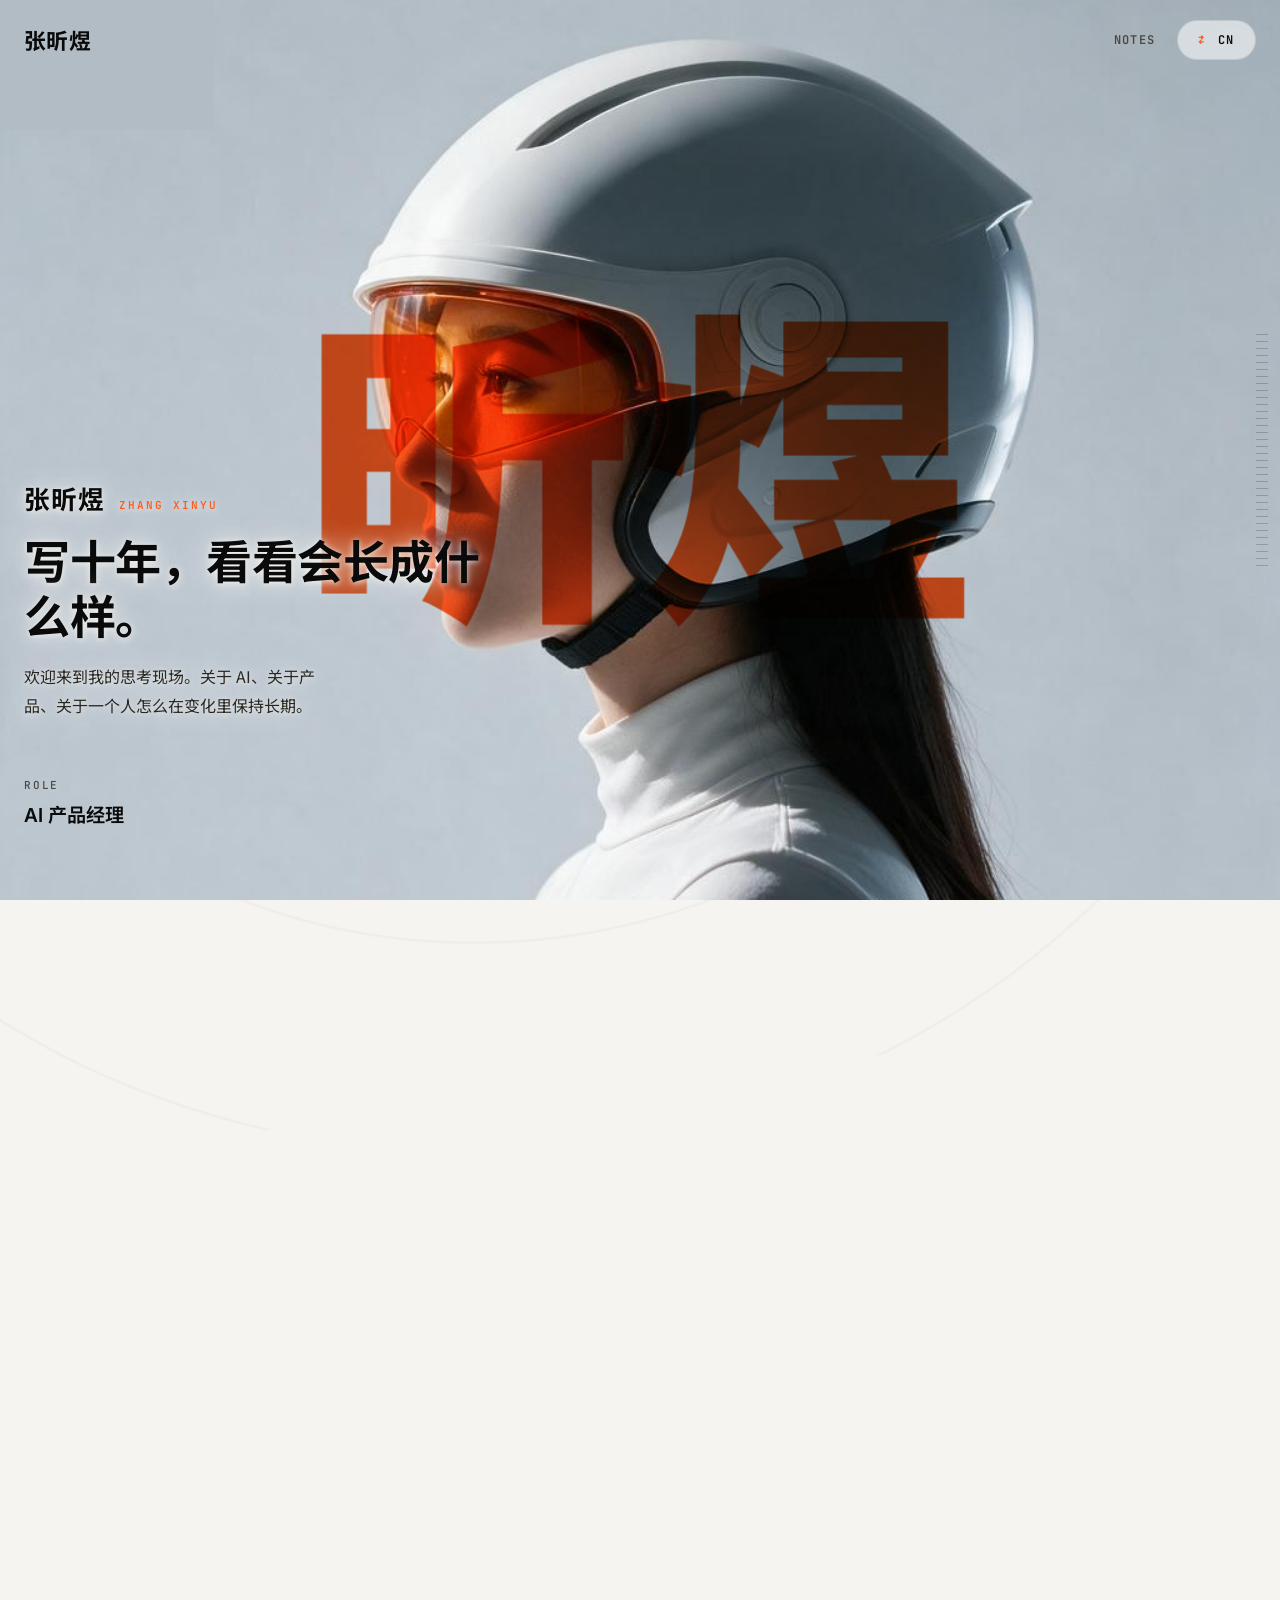
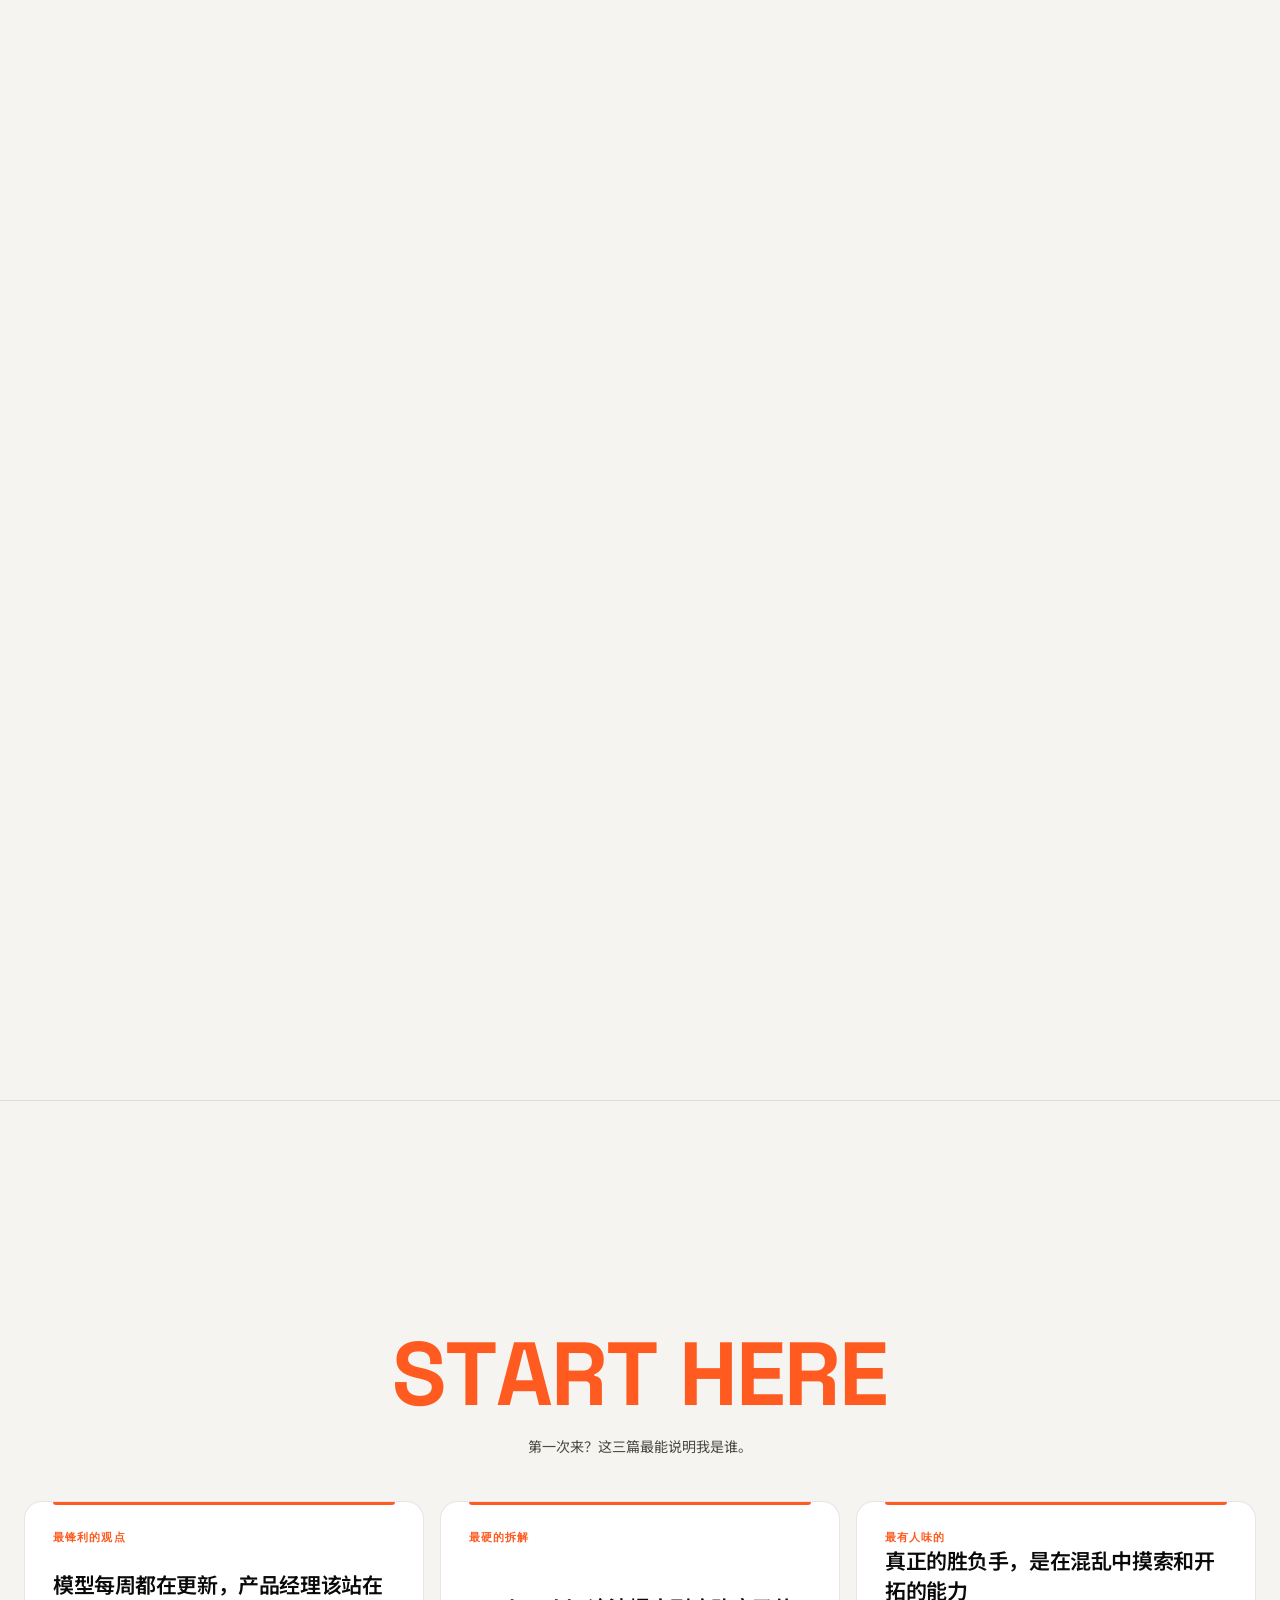
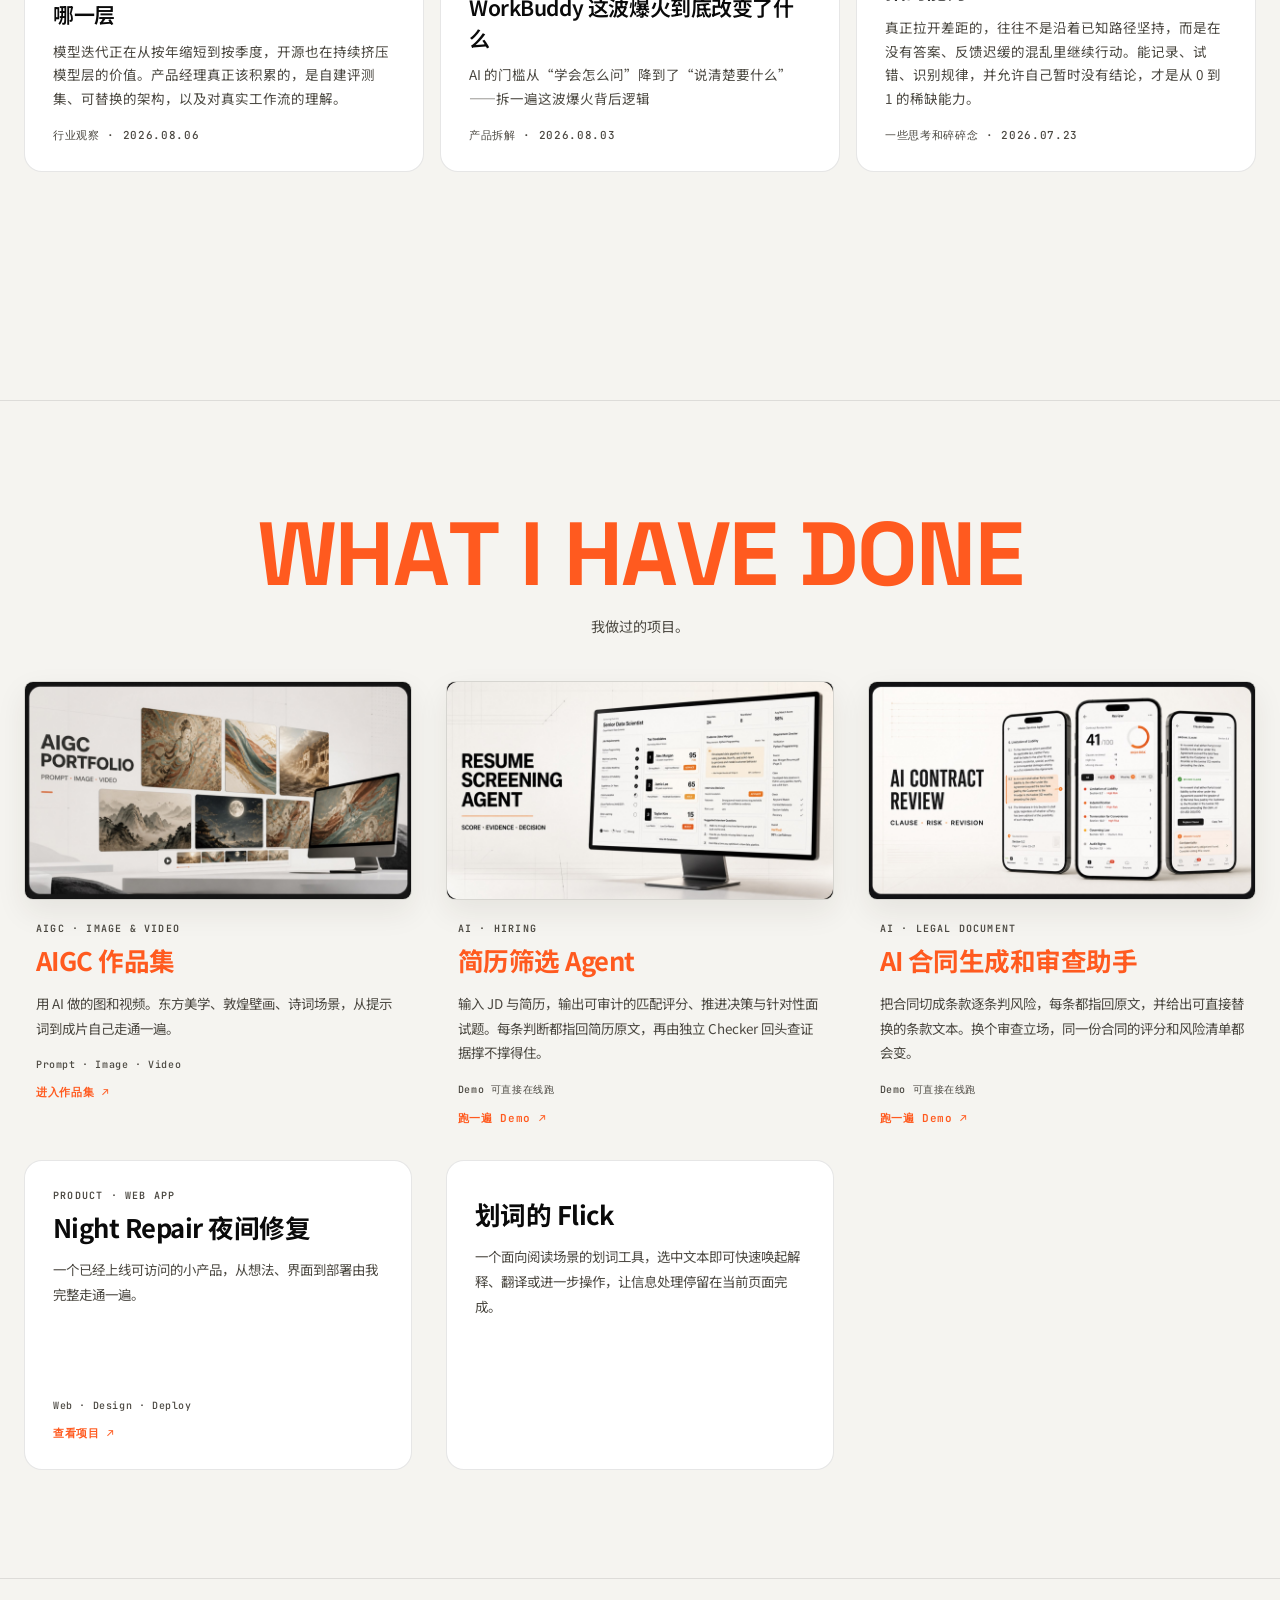
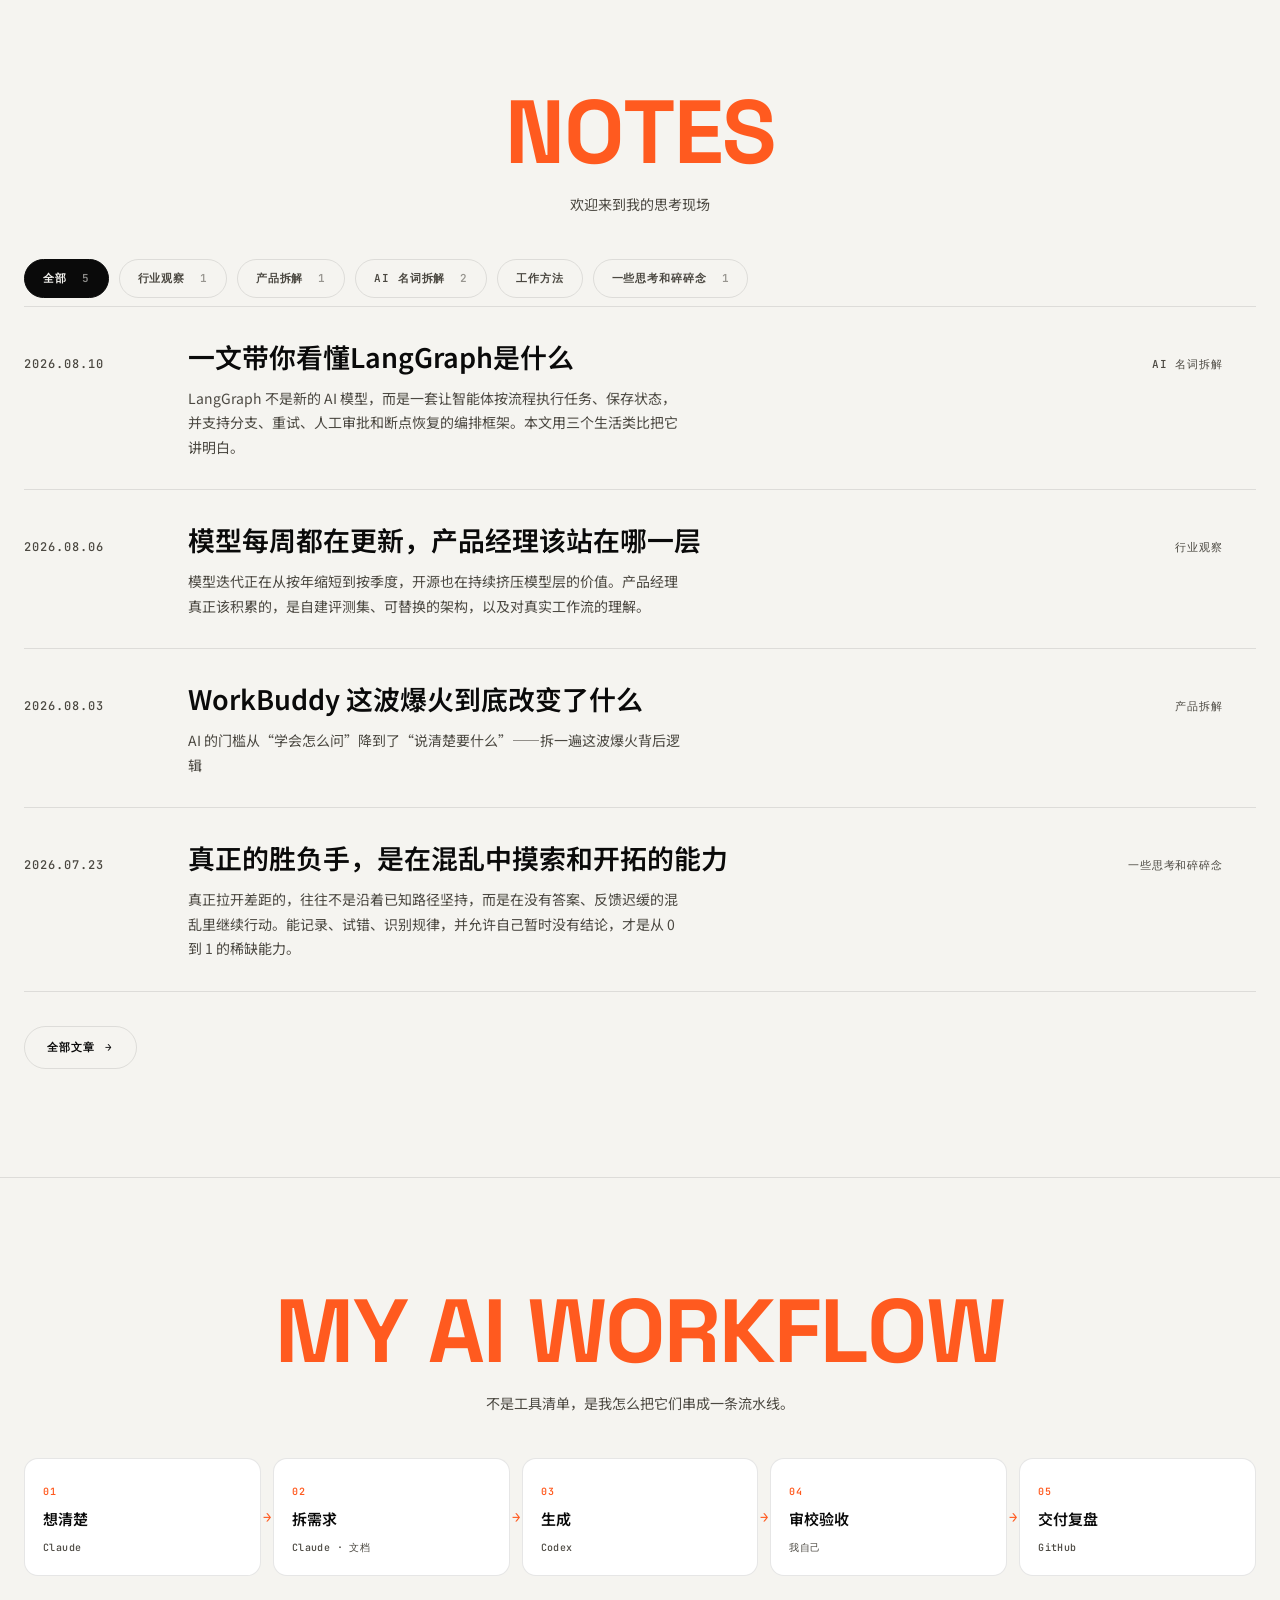
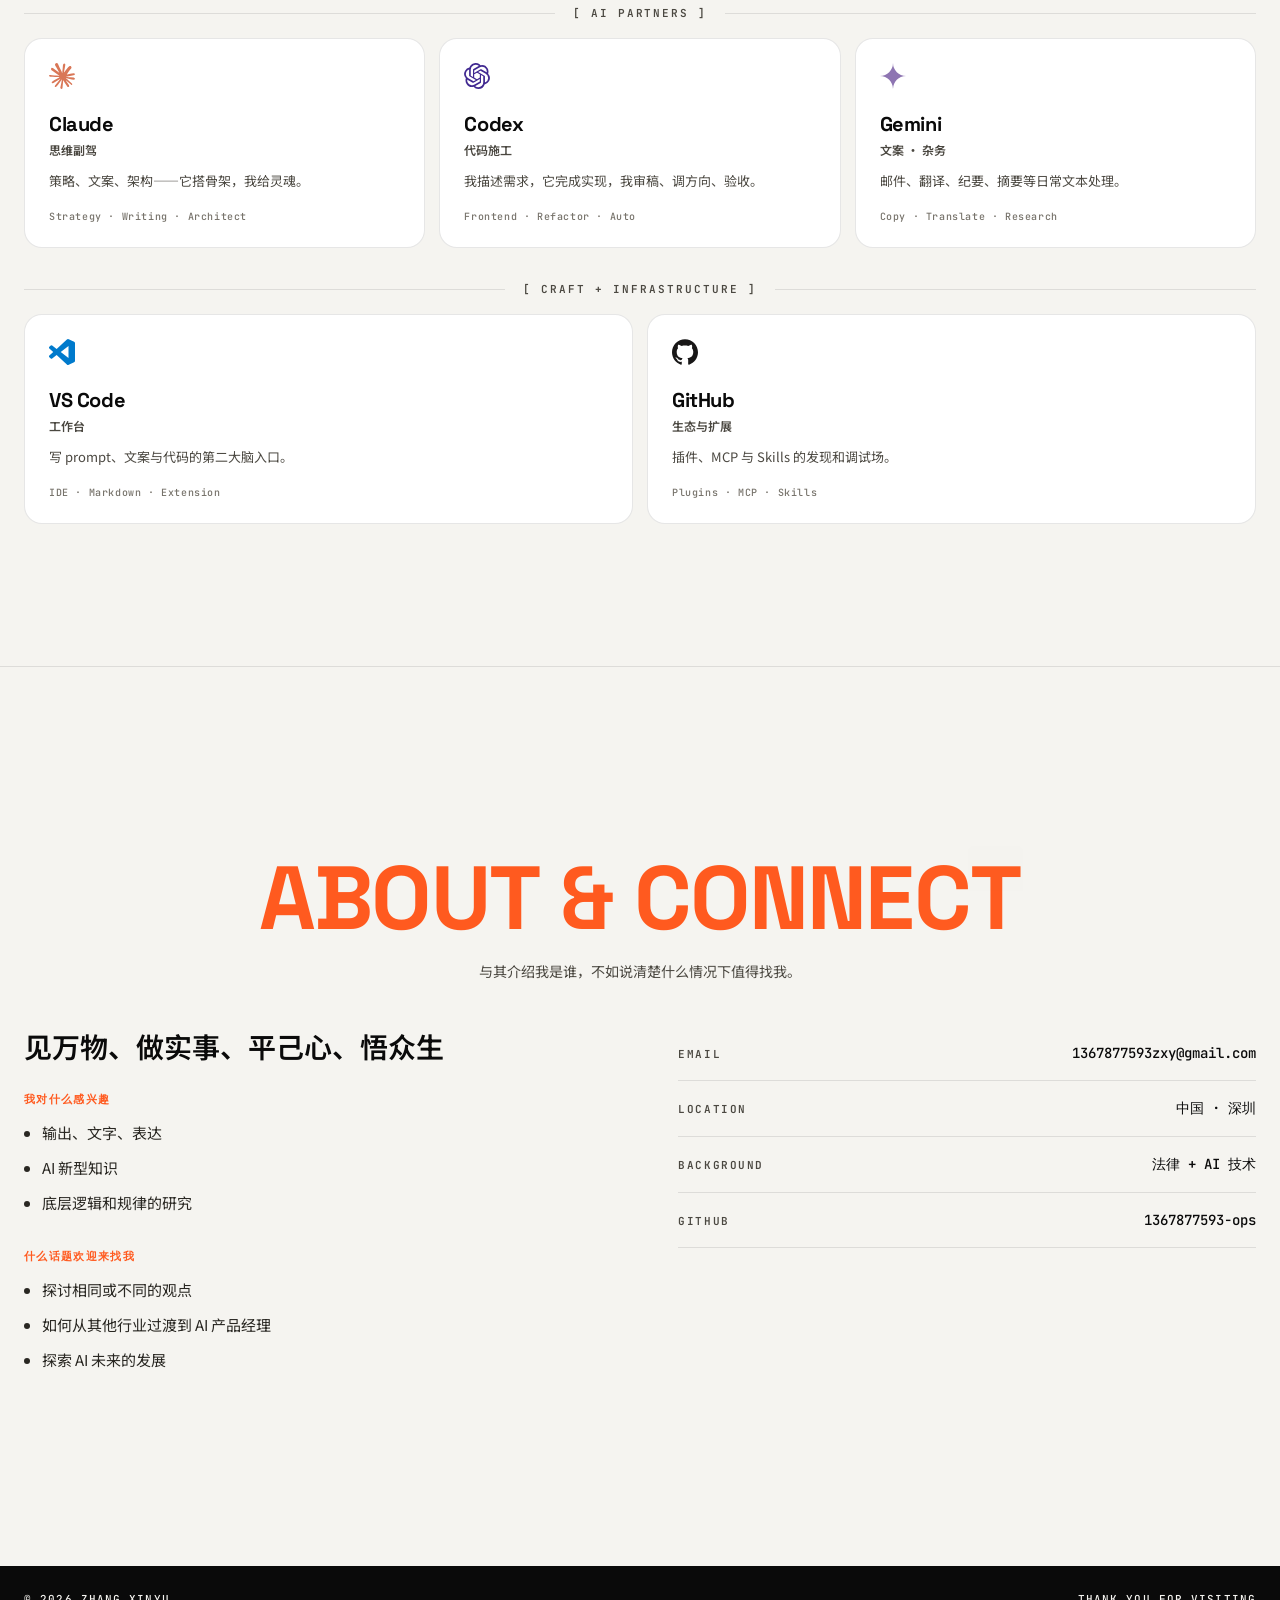
==== index.html @ e54228e2 "Improve text contrast across the site" ====
<!doctype html><html lang="zh-CN"><head><meta charset="UTF-8"><meta name="viewport" content="width=device-width,initial-scale=1"><meta name="description" content="张昕煜的思考现场 — 关于 AI、关于产品、关于一个人怎么在变化里保持长期"><title>◤ 张昕煜 // 思考现场 ◢</title><link rel="canonical" href="https://zhangxinyuzxy.com/"><meta property="og:type" content="website"><meta property="og:title" content="张昕煜 · 思考现场"><meta property="og:description" content="关于 AI、关于产品、关于一个人怎么在变化里保持长期。"><meta property="og:url" content="https://zhangxinyuzxy.com/"><meta property="og:image" content="https://zhangxinyuzxy.com/assets/hero.png"><meta name="twitter:card" content="summary_large_image"><script type="application/ld+json">{"@context":"https://schema.org","@type":"Person","name":"张昕煜","alternateName":"ZHANG XINYU","url":"https://zhangxinyuzxy.com/","jobTitle":"AI 产品经理","sameAs":["https://github.com/1367877593-ops"]}</script><link rel="preconnect" href="https://fonts.googleapis.com"><link rel="preconnect" href="https://fonts.gstatic.com" crossorigin><link href="https://fonts.googleapis.com/css2?family=Space+Grotesk:wght@400;500;600;700&family=Inter:wght@300;400;500;600;700&family=JetBrains+Mono:wght@400;500;600;700&family=Noto+Sans+SC:wght@300;400;500;700&display=swap" rel="stylesheet"><link rel="stylesheet" href="style.css?v=20260825-2"><link rel="stylesheet" href="fold-text.css?v=20260824-1"></head><body>

<!-- 开场：橙色满屏 → 字母液态融合 → 闪光 → 融合后的 X 变成镂空洞放大，露出人物 -->
<div class="intro" id="intro">
  <svg class="intro-svg" viewBox="0 0 1000 600" preserveAspectRatio="xMidYMid slice" aria-hidden="true">
    <defs>
      <filter id="goo"><feGaussianBlur in="SourceGraphic" stdDeviation="11" result="b"/><feColorMatrix in="b" values="1 0 0 0 0  0 1 0 0 0  0 0 1 0 0  0 0 0 26 -12"/></filter>
      <mask id="cut">
        <rect x="0" y="0" width="1000" height="600" fill="#fff"/>
        <text id="cutX" x="500" y="300" text-anchor="middle" dominant-baseline="central" fill="#000">X</text>
      </mask>
    </defs>
    <rect class="intro-surface" x="0" y="0" width="1000" height="600" mask="url(#cut)"/>
    <g class="intro-letters" filter="url(#goo)">
      <text class="l" style="--dx:-244px" x="500" y="300" text-anchor="middle" dominant-baseline="central">X</text>
      <text class="l" style="--dx:-122px" x="500" y="300" text-anchor="middle" dominant-baseline="central">I</text>
      <text class="l" style="--dx:0px"    x="500" y="300" text-anchor="middle" dominant-baseline="central">N</text>
      <text class="l" style="--dx:122px"  x="500" y="300" text-anchor="middle" dominant-baseline="central">Y</text>
      <text class="l" style="--dx:244px"  x="500" y="300" text-anchor="middle" dominant-baseline="central">U</text>
    </g>
    <circle class="intro-flash" cx="500" cy="300" r="1"/>
  </svg>
  <p class="intro-dots">LOADING<span>.</span><span>.</span><span>.</span></p>
</div>

<div class="dots" aria-hidden="true"></div>
<div class="contours" aria-hidden="true"></div>

<header class="topbar" id="topbar">
  <a class="wordmark" href="#home">张昕煜</a>
  <div class="topbar-right">
    <a class="topbar-link" href="#notes">NOTES</a>
    <button class="lang" type="button" aria-label="切换语言"><i>⇄</i> CN</button>
  </div>
</header>

<nav class="rail" id="rail" aria-label="阅读进度"></nav>

<main>

<!-- ── 首屏：3 屏滚动，sticky 舞台内三阶段插值 ─────────────── -->
<section class="hero" id="home">
  <div class="hero-track">
    <div class="hero-stage" id="heroStage">
      <div class="hero-word" aria-hidden="true">昕煜</div>

      <div class="mq mq-a" aria-hidden="true"><div class="mq-inner"><span>写十年 · 看看会长成什么样 · 张昕煜 · </span><span>写十年 · 看看会长成什么样 · 张昕煜 · </span><span>写十年 · 看看会长成什么样 · 张昕煜 · </span><span>写十年 · 看看会长成什么样 · 张昕煜 · </span></div></div>
      <div class="mq mq-b" aria-hidden="true"><div class="mq-inner"><span>MY THINKING IN PROGRESS · ZHANG XINYU · </span><span>MY THINKING IN PROGRESS · ZHANG XINYU · </span><span>MY THINKING IN PROGRESS · ZHANG XINYU · </span><span>MY THINKING IN PROGRESS · ZHANG XINYU · </span></div></div>

      <div class="hero-media" id="heroMedia">
        <video src="assets/hero.mp4" poster="assets/hero.png" autoplay muted loop playsinline preload="auto" aria-label="张昕煜 · 未来感形象"></video>
        <video src="assets/hero.mp4" muted playsinline preload="auto" aria-hidden="true" tabindex="-1"></video>
      </div>

      <svg class="sign" id="sign" viewBox="0 0 600 360" fill="none" aria-hidden="true"><path id="signPath" d="M92 292C138 176 186 96 214 74c28-22 34 8 22 62-14 62-52 148-70 158-14 8-6-32 26-78 44-64 118-138 168-150 34-8 30 24 6 62-26 42-76 96-96 108-14 8-8-14 14-38 30-32 92-78 128-84" stroke="var(--accent)" stroke-width="9" stroke-linecap="round" stroke-linejoin="round"/></svg>

      <div class="hero-corner hero-lead">
        <p class="hero-name"><b>张昕煜</b><i>ZHANG XINYU</i></p>
        <h1 class="slogan">写十年，看看会长成什么样。</h1>
        <p class="hero-sub">欢迎来到我的思考现场。关于 AI、关于产品、关于一个人怎么在变化里保持长期。</p>
      </div>
      <div class="hero-corner hero-role"><span>ROLE</span><strong>AI 产品经理</strong></div>
    </div>
  </div>
</section>

<!-- ── START HERE：三个固定角色槽位，数据来自 notes.js 的 picks ── -->
<section class="panel" id="start">
  <div class="panel-in">
    <header class="head"><h2>START HERE</h2><p>第一次来？这三篇最能说明我是谁。</p></header>
    <div class="picks" id="picks"></div>
  </div>
</section>

<!-- ── WORK：项目封面网格 ─────────────────────────────────── -->
<section class="panel" id="projects">
  <div class="panel-in">
    <header class="head"><h2>WHAT I HAVE DONE</h2><p>我做过的项目。</p></header>
    <div class="deck project-grid" id="deck">
      <article class="project-card project-card-cover">
        <a class="project-cover" href="aigc.html" aria-label="进入 AIGC 作品集"><img src="assets/project-aigc-cover.jpg" width="1600" height="900" loading="lazy" alt="AIGC 作品集封面"></a>
        <div class="project-copy"><small>AIGC · IMAGE &amp; VIDEO</small><h3>AIGC 作品集</h3><p>用 AI 做的图和视频。东方美学、敦煌壁画、诗词场景，从提示词到成片自己走通一遍。</p><em>Prompt · Image · Video</em><a class="deck-link" href="aigc.html">进入作品集 ↗</a></div>
      </article>
      <article class="project-card project-card-cover">
        <a class="project-cover" href="resume-agent.html" aria-label="进入简历筛选 Agent"><img src="assets/project-resume-cover.jpg" width="1600" height="900" loading="lazy" alt="简历筛选 Agent 封面"></a>
        <div class="project-copy"><small>AI · HIRING</small><h3>简历筛选 Agent</h3><p>输入 JD 与简历，输出可审计的匹配评分、推进决策与针对性面试题。每条判断都指回简历原文，再由独立 Checker 回头查证据撑不撑得住。</p><em>Demo 可直接在线跑</em><a class="deck-link" href="resume-agent.html">跑一遍 Demo ↗</a></div>
      </article>
      <article class="project-card project-card-cover">
        <a class="project-cover" href="qihe.html" aria-label="进入 AI 合同生成和审查助手"><img src="assets/project-contract-cover.jpg" width="1600" height="900" loading="lazy" alt="AI 合同生成和审查助手封面"></a>
        <div class="project-copy"><small>AI · LEGAL DOCUMENT</small><h3>AI 合同生成和审查助手</h3><p>把合同切成条款逐条判风险，每条都指回原文，并给出可直接替换的条款文本。换个审查立场，同一份合同的评分和风险清单都会变。</p><em>Demo 可直接在线跑</em><a class="deck-link" href="qihe.html">跑一遍 Demo ↗</a></div>
      </article>
      <article class="project-card project-card-text"><small>PRODUCT · WEB APP</small><h3>Night Repair 夜间修复</h3><p>一个已经上线可访问的小产品，从想法、界面到部署由我完整走通一遍。</p><em>Web · Design · Deploy</em><a class="deck-link" href="https://1367877593-ops.github.io/Night-repair-App/" target="_blank" rel="noopener noreferrer">查看项目 ↗</a></article>
      <article class="project-card project-card-text" data-project="flick">
        <!-- 后续填充：项目分类 -->
        <small hidden></small>
        <h3>划词的 Flick</h3>
        <!-- 后续填充：项目简介 -->
        <p>一个面向阅读场景的划词工具，选中文本即可快速唤起解释、翻译或进一步操作，让信息处理停留在当前页面完成。</p>
        <!-- 后续填充：项目标签 -->
        <em hidden></em>
        <!-- 后续二选一：无公开链接状态 / 公开链接 -->
        <span class="deck-tag" hidden></span>
        <a class="deck-link" hidden></a>
      </article>
    </div>
  </div>
</section>

<!-- ── NOTES：索引列表 + 分类筛选，数据来自 notes.js ─────────── -->
<section class="panel" id="notes">
  <div class="panel-in">
    <header class="head"><h2>NOTES</h2><p>欢迎来到我的思考现场</p></header>
    <div class="cats" id="cats"></div>
    <div class="notes" id="notesList" data-limit="4"></div>
    <div class="notes-empty" id="notesEmpty" hidden><p></p><span>COMING SOON</span></div>
    <a class="notes-more" id="notesMore" href="notes.html" hidden>全部文章 <span>→</span></a>
  </div>
</section>

<!-- ── MY AI WORKFLOW：流程带 + 分组网格 ──────────────────── -->
<section class="panel" id="workflow">
  <div class="panel-in">
    <header class="head"><h2>MY AI WORKFLOW</h2><p>不是工具清单，是我怎么把它们串成一条流水线。</p></header>
    <ol class="flowline">
      <li><b>01</b><h4>想清楚</h4><span>Claude</span></li>
      <li><b>02</b><h4>拆需求</h4><span>Claude · 文档</span></li>
      <li><b>03</b><h4>生成</h4><span>Codex</span></li>
      <li><b>04</b><h4>审校验收</h4><span>我自己</span></li>
      <li><b>05</b><h4>交付复盘</h4><span>GitHub</span></li>
    </ol>
    <div class="group-label"><span>[ AI PARTNERS ]</span></div>
    <div class="co-grid">
      <article><svg class="co-ic" viewBox="0 0 24 24" fill="#D97757" role="img" aria-label="Claude"><path d="m4.7144 15.9555 4.7174-2.6471.079-.2307-.079-.1275h-.2307l-.7893-.0486-2.6956-.0729-2.3375-.0971-2.2646-.1214-.5707-.1215-.5343-.7042.0546-.3522.4797-.3218.686.0608 1.5179.1032 2.2767.1578 1.6514.0972 2.4468.255h.3886l.0546-.1579-.1336-.0971-.1032-.0972L6.973 9.8356l-2.55-1.6879-1.3356-.9714-.7225-.4918-.3643-.4614-.1578-1.0078.6557-.7225.8803.0607.2246.0607.8925.686 1.9064 1.4754 2.4893 1.8336.3643.3035.1457-.1032.0182-.0728-.164-.2733-1.3539-2.4467-1.445-2.4893-.6435-1.032-.17-.6194c-.0607-.255-.1032-.4674-.1032-.7285L6.287.1335 6.6997 0l.9957.1336.419.3642.6192 1.4147 1.0018 2.2282 1.5543 3.0296.4553.8985.2429.8318.091.255h.1579v-.1457l.1275-1.706.2368-2.0947.2307-2.6957.0789-.7589.3764-.9107.7468-.4918.5828.2793.4797.686-.0668.4433-.2853 1.8517-.5586 2.9021-.3643 1.9429h.2125l.2429-.2429.9835-1.3053 1.6514-2.0643.7286-.8196.85-.9046.5464-.4311h1.0321l.759 1.1293-.34 1.1657-1.0625 1.3478-.8804 1.1414-1.2628 1.7-.7893 1.36.0729.1093.1882-.0183 2.8535-.607 1.5421-.2794 1.8396-.3157.8318.3886.091.3946-.3278.8075-1.967.4857-2.3072.4614-3.4364.8136-.0425.0304.0486.0607 1.5482.1457.6618.0364h1.621l3.0175.2247.7892.522.4736.6376-.079.4857-1.2142.6193-1.6393-.3886-3.825-.9107-1.3113-.3279h-.1822v.1093l1.0929 1.0686 2.0035 1.8092 2.5075 2.3314.1275.5768-.3218.4554-.34-.0486-2.2039-1.6575-.85-.7468-1.9246-1.621h-.1275v.17l.4432.6496 2.3436 3.5214.1214 1.0807-.17.3521-.6071.2125-.6679-.1214-1.3721-1.9246L14.38 17.959l-1.1414-1.9428-.1397.079-.674 7.2552-.3156.3703-.7286.2793-.6071-.4614-.3218-.7468.3218-1.4753.3886-1.9246.3157-1.53.2853-1.9004.17-.6314-.0121-.0425-.1397.0182-1.4328 1.9672-2.1796 2.9446-1.7243 1.8456-.4128.164-.7164-.3704.0667-.6618.4008-.5889 2.386-3.0357 1.4389-1.882.929-1.0868-.0062-.1579h-.0546l-6.3385 4.1164-1.1293.1457-.4857-.4554.0608-.7467.2307-.2429 1.9064-1.3114Z"/></svg><small>[AI]</small><h3>Claude</h3><b>思维副驾</b><p>策略、文案、架构——它搭骨架，我给灵魂。</p><em>Strategy · Writing · Architect</em></article>
      <article><svg class="co-ic" viewBox="0 0 24 24" fill="#412991" role="img" aria-label="Codex"><path d="M22.2819 9.8211a5.9847 5.9847 0 0 0-.5157-4.9108 6.0462 6.0462 0 0 0-6.5098-2.9A6.0651 6.0651 0 0 0 4.9807 4.1818a5.9847 5.9847 0 0 0-3.9977 2.9 6.0462 6.0462 0 0 0 .7427 7.0966 5.98 5.98 0 0 0 .511 4.9107 6.051 6.051 0 0 0 6.5146 2.9001A5.9847 5.9847 0 0 0 13.2599 24a6.0557 6.0557 0 0 0 5.7718-4.2058 5.9894 5.9894 0 0 0 3.9977-2.9001 6.0557 6.0557 0 0 0-.7475-7.0729zm-9.022 12.6081a4.4755 4.4755 0 0 1-2.8764-1.0408l.1419-.0804 4.7783-2.7582a.7948.7948 0 0 0 .3927-.6813v-6.7369l2.02 1.1686a.071.071 0 0 1 .038.052v5.5826a4.504 4.504 0 0 1-4.4945 4.4944zm-9.6607-4.1254a4.4708 4.4708 0 0 1-.5346-3.0137l.142.0852 4.783 2.7582a.7712.7712 0 0 0 .7806 0l5.8428-3.3685v2.3324a.0804.0804 0 0 1-.0332.0615L9.74 19.9502a4.4992 4.4992 0 0 1-6.1408-1.6464zM2.3408 7.8956a4.485 4.485 0 0 1 2.3655-1.9728V11.6a.7664.7664 0 0 0 .3879.6765l5.8144 3.3543-2.0201 1.1685a.0757.0757 0 0 1-.071 0l-4.8303-2.7865A4.504 4.504 0 0 1 2.3408 7.872zm16.5963 3.8558L13.1038 8.364 15.1192 7.2a.0757.0757 0 0 1 .071 0l4.8303 2.7913a4.4944 4.4944 0 0 1-.6765 8.1042v-5.6772a.79.79 0 0 0-.407-.667zm2.0107-3.0231l-.142-.0852-4.7735-2.7818a.7759.7759 0 0 0-.7854 0L9.409 9.2297V6.8974a.0662.0662 0 0 1 .0284-.0615l4.8303-2.7866a4.4992 4.4992 0 0 1 6.6802 4.66zM8.3065 12.863l-2.02-1.1638a.0804.0804 0 0 1-.038-.0567V6.0742a4.4992 4.4992 0 0 1 7.3757-3.4537l-.142.0805L8.704 5.459a.7948.7948 0 0 0-.3927.6813zm1.0976-2.3654l2.602-1.4998 2.6069 1.4998v2.9994l-2.5974 1.4997-2.6067-1.4997Z"/></svg><small>[AI]</small><h3>Codex</h3><b>代码施工</b><p>我描述需求，它完成实现，我审稿、调方向、验收。</p><em>Frontend · Refactor · Auto</em></article>
      <article><svg class="co-ic" viewBox="0 0 24 24" fill="#8E75B2" role="img" aria-label="Gemini"><path d="M11.04 19.32Q12 21.51 12 24q0-2.49.93-4.68.96-2.19 2.58-3.81t3.81-2.55Q21.51 12 24 12q-2.49 0-4.68-.93a12.3 12.3 0 0 1-3.81-2.58 12.3 12.3 0 0 1-2.58-3.81Q12 2.49 12 0q0 2.49-.96 4.68-.93 2.19-2.55 3.81a12.3 12.3 0 0 1-3.81 2.58Q2.49 12 0 12q2.49 0 4.68.96 2.19.93 3.81 2.55t2.55 3.81"/></svg><small>[AI]</small><h3>Gemini</h3><b>文案 · 杂务</b><p>邮件、翻译、纪要、摘要等日常文本处理。</p><em>Copy · Translate · Research</em></article>
    </div>
    <div class="group-label"><span>[ CRAFT + INFRASTRUCTURE ]</span></div>
    <div class="co-grid">
      <article><svg class="co-ic" viewBox="0 0 24 24" fill="#007ACC" role="img" aria-label="VS Code"><path d="M23.15 2.587L18.21.21a1.494 1.494 0 0 0-1.705.29l-9.46 8.63-4.12-3.128a.999.999 0 0 0-1.276.057L.327 7.261A1 1 0 0 0 .326 8.74L3.899 12 .326 15.26a1 1 0 0 0 .001 1.479L1.65 17.94a.999.999 0 0 0 1.276.057l4.12-3.128 9.46 8.63a1.492 1.492 0 0 0 1.704.29l4.942-2.377A1.5 1.5 0 0 0 24 20.06V3.939a1.5 1.5 0 0 0-.85-1.352zm-5.146 14.861L10.826 12l7.178-5.448v10.896z"/></svg><small>[INFRA]</small><h3>VS Code</h3><b>工作台</b><p>写 prompt、文案与代码的第二大脑入口。</p><em>IDE · Markdown · Extension</em></article>
      <article><svg class="co-ic" viewBox="0 0 24 24" fill="#181717" role="img" aria-label="GitHub"><path d="M12 .297c-6.63 0-12 5.373-12 12 0 5.303 3.438 9.8 8.205 11.385.6.113.82-.258.82-.577 0-.285-.01-1.04-.015-2.04-3.338.724-4.042-1.61-4.042-1.61C4.422 18.07 3.633 17.7 3.633 17.7c-1.087-.744.084-.729.084-.729 1.205.084 1.838 1.236 1.838 1.236 1.07 1.835 2.809 1.305 3.495.998.108-.776.417-1.305.76-1.605-2.665-.3-5.466-1.332-5.466-5.93 0-1.31.465-2.38 1.235-3.22-.135-.303-.54-1.523.105-3.176 0 0 1.005-.322 3.3 1.23.96-.267 1.98-.399 3-.405 1.02.006 2.04.138 3 .405 2.28-1.552 3.285-1.23 3.285-1.23.645 1.653.24 2.873.12 3.176.765.84 1.23 1.91 1.23 3.22 0 4.61-2.805 5.625-5.475 5.92.42.36.81 1.096.81 2.22 0 1.606-.015 2.896-.015 3.286 0 .315.21.69.825.57C20.565 22.092 24 17.592 24 12.297c0-6.627-5.373-12-12-12"/></svg><small>[INFRA]</small><h3>GitHub</h3><b>生态与扩展</b><p>插件、MCP 与 Skills 的发现和调试场。</p><em>Plugins · MCP · Skills</em></article>
    </div>
  </div>
</section>

<!-- ── ABOUT & CONNECT：接口说明，不是自我介绍 ────────────────── -->
<section class="panel" id="about">
  <div class="panel-in">
    <header class="head"><h2>ABOUT &amp; CONNECT</h2><p>与其介绍我是谁，不如说清楚什么情况下值得找我。</p></header>
    <div class="about-split">
      <div class="iface">
        <p class="say">见万物、做实事、平己心、悟众生</p>
        <section>
          <h4>我对什么感兴趣</h4>
          <ul><li>输出、文字、表达</li><li>AI 新型知识</li><li>底层逻辑和规律的研究</li></ul>
        </section>
        <section>
          <h4>什么话题欢迎来找我</h4>
          <ul><li>探讨相同或不同的观点</li><li>如何从其他行业过渡到 AI 产品经理</li><li>探索 AI 未来的发展</li></ul>
        </section>
      </div>
      <dl class="contact-list">
        <div><dt>EMAIL</dt><dd><a href="mailto:1367877593zxy@gmail.com">1367877593zxy@gmail.com</a></dd></div>
        <div><dt>LOCATION</dt><dd>中国 · 深圳</dd></div>
        <div><dt>BACKGROUND</dt><dd>法律 + AI 技术</dd></div>
        <div><dt>GITHUB</dt><dd><a href="https://github.com/1367877593-ops" target="_blank" rel="noopener noreferrer">1367877593-ops</a></dd></div>
      </dl>
    </div>
  </div>
</section>

</main>

<footer><span>© 2026 ZHANG XINYU</span><span>THANK YOU FOR VISITING</span></footer>
<script src="notes.js?v=20260810-3"></script><script src="vendor/gsap.min.js?v=3.13.0"></script><script src="vendor/ScrollTrigger.min.js?v=3.13.0"></script><script src="fold-text.js?v=20260824-1"></script><script src="script.js?v=20260825-1"></script></body></html>
---- style.css ----
/* ============================================================
   设计令牌 — 对齐 alaric.it.com 的取值
   --muted 是原站的浅灰，只用于发丝级标签；正文次要文字用
   --muted-ink，否则在 #f5f4f0 上对比度不足 2:1。
   ============================================================ */
:root{
  --bg:#f5f4f0;--ink:#0a0a0a;--accent:#ff5a1f;--muted:#77736b;--surface:#edece6;
  --muted-ink:#4b4841;--card:#fff;--line:rgba(10,10,10,.1);
  --font-display:"Space Grotesk",system-ui,sans-serif;
  --font-body:Inter,"Noto Sans SC",system-ui,sans-serif;
  --font-mono:"JetBrains Mono",ui-monospace,monospace;
  --font-cn:"PingFang SC","Noto Sans SC",sans-serif;
  --max-w:1440px;--section-py:clamp(6rem,12vh,10rem);
  --gut:max(24px,calc((100% - var(--max-w))/2));
}
*{box-sizing:border-box}
html{background:var(--bg);scroll-behavior:smooth}
body{margin:0;color:var(--ink);background:var(--bg);font-family:var(--font-body);overflow-x:hidden}
a{color:inherit;text-decoration:none}
h1,h2,h3{margin:0;font-family:var(--font-display);font-weight:700;letter-spacing:-.02em}
:focus-visible{outline:2px solid var(--accent);outline-offset:3px;border-radius:4px}
/* 类选择器的 display 会盖过 [hidden] 的默认样式，这里补回来 */
[hidden]{display:none!important}

/* 背景层：点阵 + 等高线 */
.dots,.contours{position:fixed;inset:0;z-index:0;pointer-events:none}
.dots{background-image:radial-gradient(rgba(10,10,10,.14) 1px,transparent 1px);background-size:26px 26px;opacity:.5}
.contours{background:repeating-radial-gradient(ellipse 62% 78% at 42% 46%,transparent 0 86px,rgba(10,10,10,.045) 87px,transparent 89px 168px);transform:rotate(-7deg) scale(1.4);opacity:.85}

/* ============ 开场遮罩 ============
   橙色面用 mask 挖洞：mask 里白色区域保留橙色、黑色 X 是洞。
   退场时把这个 X 放大到盖满屏幕，橙色就被“撑没”了，露出首屏。 */
.intro{position:fixed;z-index:9999;inset:0;overflow:hidden}
.intro.gone{display:none}
.intro-svg{position:absolute;inset:0;width:100%;height:100%}
.intro-surface{fill:var(--accent)}
.intro-letters text{font:700 168px var(--font-display);letter-spacing:-.03em;fill:var(--bg)}
.intro-letters{animation:introBreathe 2.4s cubic-bezier(.4,0,.2,1) infinite}
.l{transform-box:fill-box;transform-origin:center;transform:translateX(var(--dx))}
.intro-flash{fill:#fff;opacity:0}
#cutX{font:700 168px var(--font-display);transform-box:fill-box;transform-origin:center;transform:scale(0)}
.intro-dots{position:absolute;left:0;right:0;bottom:9%;margin:0;text-align:center;font:600 11px var(--font-mono);letter-spacing:.22em;color:var(--bg);opacity:.8;transition:opacity .3s}
.intro-dots span{display:inline-block;animation:introDot 1.1s ease-in-out infinite}
.intro-dots span:nth-child(2){animation-delay:.14s}
.intro-dots span:nth-child(3){animation-delay:.28s}

.intro.exit .intro-letters{animation:none}
.intro.exit .l{animation:introMerge 1.05s cubic-bezier(.7,0,.2,1) forwards}
.intro.exit .intro-flash{animation:introFlash .42s ease-out .84s forwards}
.intro.exit #cutX{animation:introCut .95s cubic-bezier(.18,1,.3,1) 1.02s forwards}
/* X 的四个夹角撑不满矩形，最后让底面一起淡出收尾 */
.intro.exit .intro-surface{animation:introHandoff .48s ease-out 1.5s forwards}
.intro.exit .intro-dots{opacity:0}

@keyframes introBreathe{50%{transform:scale(1.03)}}
@keyframes introDot{45%{transform:translateY(-5px)}}
/* 五个字母收拢到中心，靠 goo 滤镜黏成一团，再交给镂空的 X */
@keyframes introMerge{
  0%{transform:translateX(var(--dx)) scale(1)}
  46%{transform:translateX(0) scale(1.08)}
  64%{transform:translateX(0) scale(.86);opacity:1}
  76%,100%{transform:translateX(0) scale(.86);opacity:0}
}
@keyframes introFlash{0%{r:1;opacity:.85}100%{r:820;opacity:0}}
@keyframes introCut{0%{transform:scale(0)}100%{transform:scale(52)}}
@keyframes introHandoff{to{opacity:0}}

/* 顶栏 */
.topbar{position:fixed;z-index:100;left:0;right:0;top:0;padding:20px var(--gut);display:flex;justify-content:space-between;align-items:center;transition:padding .3s}
.topbar::before{content:"";position:absolute;inset:0;background:rgba(245,244,240,.72);-webkit-backdrop-filter:blur(14px);backdrop-filter:blur(14px);border-bottom:1px solid var(--line);opacity:0;transition:opacity .3s;pointer-events:none}
.topbar.scrolled::before{opacity:1}
.topbar.scrolled{padding-top:13px;padding-bottom:13px}
.topbar>*{position:relative;z-index:1}
.wordmark{font:700 clamp(18px,1.7vw,24px)/1 var(--font-cn);letter-spacing:.02em}
.topbar-right{display:flex;align-items:center;gap:22px}
.topbar-link{position:relative;padding:6px 0;font:600 12px var(--font-mono);letter-spacing:.1em;color:var(--muted-ink);transition:color .2s}
.topbar-link::after{content:"";position:absolute;left:0;right:0;bottom:0;height:2px;background:var(--accent);transform:scaleX(0);transform-origin:left;transition:transform .25s}
.topbar-link:hover{color:var(--ink)}
.topbar-link:hover::after{transform:scaleX(1)}
.lang{display:inline-flex;align-items:center;gap:12px;border:1px solid var(--line);border-radius:99px;padding:11px 20px;background:rgba(255,255,255,.55);font:600 12px var(--font-mono);letter-spacing:.14em;color:var(--ink);cursor:pointer;transition:.25s}
.lang i{font-style:normal;color:var(--accent)}
.lang:hover{border-color:var(--accent)}

/* 右侧滚动进度刻度尺 */
.rail{position:fixed;z-index:90;right:12px;top:50%;transform:translateY(-50%);display:flex;flex-direction:column;gap:6px;pointer-events:none}
.rail i{display:block;width:12px;height:1px;background:rgba(10,10,10,.2);transition:background .25s,width .25s}
.rail i.on{background:var(--accent);width:22px}

/* ============ 首屏：3 屏滚动 ============ */
.hero{position:relative;z-index:1}
.hero-track{height:300vh}
.hero-stage{position:sticky;top:0;height:100vh;overflow:hidden;display:grid;place-items:center}
/* 巨大字母压在影像上，用 multiply 让人物的暗部透出来，
   模拟原站「字母穿过人物背后」的层次 */
.hero-word{position:absolute;z-index:5;top:50%;left:50%;transform:translate(-50%,-50%);font:900 26vw/.82 var(--font-cn);letter-spacing:.02em;color:var(--accent);white-space:nowrap;mix-blend-mode:multiply;will-change:opacity,transform}
.mq{position:absolute;left:0;right:0;overflow:hidden;opacity:0;will-change:opacity,transform}
.mq-a{top:34%}
.mq-b{top:48%}
.mq-inner{display:flex;width:max-content;font:700 clamp(48px,9vw,132px)/1 var(--font-display);letter-spacing:-.03em;white-space:nowrap}
.mq-a .mq-inner{color:var(--ink);animation:slide 26s linear infinite}
.mq-b .mq-inner{color:var(--accent);animation:slide 34s linear infinite reverse}
.hero-media{position:absolute;z-index:4;overflow:hidden;background:var(--surface);will-change:width,height,border-radius}
.hero-media video{position:absolute;inset:0;width:100%;height:100%;object-fit:cover;object-position:center 22%}
.hero-media video+video{opacity:0}
.sign{position:absolute;z-index:7;width:min(88vw,1020px);height:auto;pointer-events:none;overflow:visible}
.sign path{stroke-dasharray:var(--len,2000);stroke-dashoffset:var(--len,2000)}
.hero-corner{position:absolute;z-index:6;will-change:opacity}
/* 名字 + slogan 主文案块：slogan 是首屏最大的可读文字 */
.hero-lead{left:var(--gut);bottom:20%;max-width:min(46ch,46vw);text-shadow:0 1px 26px rgba(245,244,240,.95),0 1px 6px rgba(245,244,240,.9)}
.hero-name{display:flex;align-items:baseline;gap:14px;margin:0 0 16px}
.hero-name b{font-family:var(--font-cn);font-weight:700;font-size:clamp(20px,2vw,30px);letter-spacing:.04em}
.hero-name i{font-style:normal;font:600 11px var(--font-mono);letter-spacing:.18em;color:var(--accent)}
.slogan{margin:0;font-family:var(--font-cn);font-weight:700;font-size:clamp(26px,3.6vw,56px);line-height:1.2;letter-spacing:-.01em}
.hero-sub{margin:20px 0 0;font-family:var(--font-cn);font-size:clamp(14px,1.25vw,18px);line-height:1.8;color:#292722;max-width:34ch}
.hero-role{left:var(--gut);bottom:8%}
.hero-role span{display:block;font:500 11px var(--font-mono);letter-spacing:.16em;color:var(--muted-ink);margin-bottom:8px}
.hero-role strong{font:600 clamp(16px,1.5vw,22px) var(--font-body)}

/* ============ 通用板块外壳：一屏一事 ============ */
.panel{position:relative;z-index:1;min-height:100vh;display:grid;place-items:center;padding:var(--section-py) 0;border-top:1px solid var(--line);background:var(--bg)}
.panel-in{width:100%;max-width:var(--max-w);padding:0 var(--gut);margin:0 auto}
.head{text-align:center;margin-bottom:clamp(34px,5vh,64px)}
.head h2{font-size:clamp(38px,7vw,96px);line-height:1.02;color:var(--accent)}
.head p{margin:16px auto 0;max-width:58ch;font-family:var(--font-cn);font-size:clamp(13px,1.1vw,15px);color:var(--muted-ink)}

/* ============ START HERE：三个固定角色槽位 ============ */
.picks{display:grid;grid-template-columns:repeat(auto-fit,minmax(280px,1fr));gap:16px}
.pick{position:relative;display:flex;flex-direction:column;min-height:240px;padding:28px;background:var(--card);border:1px solid var(--line);border-radius:18px;transition:transform .25s,border-color .25s,box-shadow .25s}
.pick::before{content:"";position:absolute;left:28px;right:28px;top:0;height:3px;background:var(--accent);border-radius:0 0 3px 3px}
a.pick:hover{transform:translateY(-4px);border-color:var(--accent);box-shadow:0 18px 44px rgba(10,10,10,.07)}
.pick small{font:600 11px var(--font-mono);letter-spacing:.1em;color:var(--accent)}
.pick h3{margin:auto 0 10px;font-size:21px;font-family:var(--font-cn);font-weight:600;line-height:1.45}
.pick p{margin:0;font-family:var(--font-cn);font-size:13.5px;line-height:1.75;color:var(--muted-ink)}
.pick em{margin-top:18px;font:500 11px var(--font-mono);font-style:normal;letter-spacing:.06em;color:var(--muted-ink)}
/* 空槽位：虚线，保留角色标签，写好后直接换成 a.pick */
.pick.empty{background:transparent;border-style:dashed;border-color:rgba(10,10,10,.18)}
.pick.empty::before{display:none}
.pick.empty small{color:var(--muted-ink)}
.pick.empty .slot{margin:auto 0 0;font-family:var(--font-cn);font-size:15px;color:var(--muted-ink)}
.pick.empty .slot b{display:block;margin-bottom:8px;font-weight:600;color:#292722}

/* ============ NOTES 分类筛选 ============ */
.cats{display:flex;flex-wrap:wrap;gap:10px;margin:0 0 8px}
.cats button{padding:11px 18px;border:1px solid var(--line);border-radius:99px;background:transparent;font:600 11px var(--font-mono);letter-spacing:.08em;color:var(--muted-ink);cursor:pointer;transition:.2s}
.cats button:hover{border-color:var(--accent);color:var(--accent)}
.cats button.on{background:var(--ink);border-color:var(--ink);color:var(--bg)}
.cats button i{font-style:normal;opacity:.55;margin-left:7px}
/* 两级筛选：一级是格式，二级是该格式下的系列。
   二级缩进 + 一个折角，让人一眼看出它挂在上面那一行底下，
   不是并排的第四第五个选项。 */
.cats-l1{margin-bottom:0}
.cats-l1 button{font-size:12px;padding:12px 20px}
.cats-l2{position:relative;margin:12px 0 0;padding-left:34px}
.cats-l2::before{content:"";position:absolute;left:15px;top:-10px;width:12px;height:26px;border-left:1px solid var(--line);border-bottom:1px solid var(--line);border-bottom-left-radius:7px}
.cats-l2 button{padding:9px 15px;font-size:10.5px}

/* ============ AI 工作流：流程带 ============ */
.flowline{list-style:none;display:grid;grid-template-columns:repeat(auto-fit,minmax(150px,1fr));gap:12px;margin:0 0 30px;padding:0}
.flowline li{position:relative;padding:20px 18px;background:var(--card);border:1px solid var(--line);border-radius:14px}
.flowline li::after{content:"→";position:absolute;right:-11px;top:50%;transform:translateY(-50%);z-index:2;font:600 14px var(--font-mono);color:var(--accent)}
.flowline li:last-child::after{content:""}
.flowline b{font:600 10px var(--font-mono);letter-spacing:.1em;color:var(--accent)}
.flowline h4{margin:9px 0 6px;font-family:var(--font-cn);font-size:15px;font-weight:600}
.flowline span{font:500 10px var(--font-mono);letter-spacing:.04em;color:var(--muted-ink)}

/* ============ ABOUT & CONNECT：接口说明 ============ */
.about-split{display:grid;grid-template-columns:1fr 1fr;gap:clamp(36px,6vw,92px);align-items:start}
.iface{display:grid;gap:26px}
.iface section h4{margin:0 0 12px;font:600 11px var(--font-mono);letter-spacing:.12em;color:var(--accent)}
.iface ul{margin:0;padding-left:18px;font-family:var(--font-cn);font-size:15px;line-height:1.85;color:#292722}
.iface li{margin:0 0 7px}
.iface .say{margin:0;font-family:var(--font-cn);font-size:clamp(18px,2.2vw,28px);line-height:1.45;font-weight:600}

/* ============ 项目：封面网格 ============ */
#projects{overflow-x:clip}
.project-grid{display:grid;grid-template-columns:repeat(3,minmax(0,1fr));gap:clamp(24px,2.6vw,38px);width:100%;margin:0 auto}
.project-grid .project-card{position:relative;min-width:0}
.project-grid .project-card-cover{display:flex;flex-direction:column;background:transparent}
.project-cover{position:relative;display:block;aspect-ratio:16/9;overflow:hidden;border:1px solid var(--line);border-radius:9px;background:var(--surface);box-shadow:0 12px 30px rgba(50,37,27,.08);transform:translateZ(0);transition:transform .5s cubic-bezier(.2,.8,.2,1),border-color .35s,box-shadow .5s}
.project-cover::after{content:"";position:absolute;right:0;bottom:0;left:0;height:3px;background:var(--accent);transform:scaleX(0);transform-origin:left;transition:transform .5s cubic-bezier(.2,.8,.2,1)}
.project-cover img{display:block;width:100%;height:100%;object-fit:cover;transition:transform .75s cubic-bezier(.2,.8,.2,1),filter .45s}
.project-card-cover:hover .project-cover{transform:translateY(-5px);border-color:rgba(255,90,31,.78);box-shadow:0 20px 42px rgba(50,37,27,.13),0 0 24px rgba(255,90,31,.08)}
.project-card-cover:hover .project-cover::after{transform:scaleX(1)}
.project-card-cover:hover .project-cover img{transform:scale(1.025);filter:saturate(1.05) contrast(1.03)}
.project-copy{display:flex;flex:1;flex-direction:column;padding:22px 12px 0;transition:transform .45s cubic-bezier(.2,.8,.2,1)}
.project-card-cover:hover .project-copy{transform:translateY(-2px)}
.project-grid small{font:600 10px var(--font-mono);letter-spacing:.12em;color:var(--muted-ink)}
.project-grid h3{margin:9px 0 14px;font-family:var(--font-cn);font-size:clamp(20px,2vw,28px);line-height:1.28;color:var(--accent)}
.project-grid p{margin:0;font-family:var(--font-cn);font-size:clamp(13px,1.05vw,15px);line-height:1.85;color:var(--muted-ink)}
.project-grid em{margin-top:18px;font:500 10px var(--font-mono);font-style:normal;letter-spacing:.06em;color:var(--muted-ink)}
.project-grid .deck-tag,.project-grid .deck-link{position:static;align-self:flex-start;margin-top:14px;padding:0;border:0;border-radius:0;font:600 11px var(--font-mono);letter-spacing:.06em;color:var(--muted-ink)}
.project-grid .deck-link{color:var(--accent);transition:transform .25s,color .25s}
.project-grid .deck-link:hover{color:var(--ink);transform:translateX(4px)}
.project-grid .project-card-text{display:flex;min-height:310px;flex-direction:column;padding:28px;background:var(--card);border:1px solid var(--line);border-radius:18px;transition:transform .3s,border-color .3s,box-shadow .3s}
.project-grid .project-card-text:hover{transform:translateY(-5px);border-color:var(--accent);box-shadow:0 18px 42px rgba(50,37,27,.1)}
.project-grid .project-card-text h3{color:var(--ink)}
.project-grid .project-card-text em{margin-top:auto;padding-top:20px}

/* ============ NOTES：索引列表 ============
   刻意不做成卡片 —— 站内已有三处卡片，列表能形成对比，
   而且篇数变多也不用改结构。摘要和标签都允许缺省。 */
.notes{display:grid;border-top:1px solid var(--line)}
.note{display:grid;grid-template-columns:132px 1fr auto;gap:32px;align-items:baseline;padding:30px 0;border-bottom:1px solid var(--line);transition:padding .3s}
.note time{font:500 12px var(--font-mono);letter-spacing:.08em;color:var(--muted-ink);white-space:nowrap}
.note h3{font-size:clamp(20px,2.1vw,30px);font-family:var(--font-cn);font-weight:600;letter-spacing:0;transition:color .25s}
.note p{margin:10px 0 0;font-family:var(--font-cn);font-size:14px;line-height:1.75;color:var(--muted-ink);max-width:62ch}
.note .tail{display:flex;align-items:center;gap:18px;white-space:nowrap}
.note em{font:500 11px var(--font-mono);font-style:normal;letter-spacing:.08em;color:var(--muted-ink)}
.note i{font-style:normal;font-size:20px;color:var(--accent);opacity:0;transform:translateX(-6px);transition:.25s}
.note:hover{padding-left:16px}
.note:hover h3{color:var(--accent)}
.note:hover i{opacity:1;transform:none}
.notes-more{margin-top:34px;display:inline-flex;align-items:center;gap:10px;padding:13px 22px;border:1px solid var(--line);border-radius:99px;font:600 11px var(--font-mono);letter-spacing:.1em;transition:.25s}
.notes-more:hover{border-color:var(--accent);color:var(--accent)}
.notes-empty{padding:56px 0;text-align:center;border-top:1px solid var(--line);border-bottom:1px solid var(--line)}
.notes-empty p{margin:0;font-family:var(--font-cn);font-size:15px;color:var(--muted-ink)}
.notes-empty span{display:block;margin-top:10px;font:500 11px var(--font-mono);letter-spacing:.12em;color:var(--accent)}

/* ============ 文章页 ============ */
.artbar{position:sticky;top:0;z-index:100;display:flex;justify-content:space-between;align-items:center;padding:16px var(--gut);background:rgba(245,244,240,.82);-webkit-backdrop-filter:blur(14px);backdrop-filter:blur(14px);border-bottom:1px solid var(--line)}
.artbar a{font:600 11px var(--font-mono);letter-spacing:.1em;color:var(--muted-ink);transition:color .2s}
.artbar a:hover{color:var(--accent)}
.artbar .wordmark{font:700 20px var(--font-display);color:var(--ink);letter-spacing:.02em}
.artprog{position:fixed;z-index:101;left:0;top:0;height:2px;width:0;background:var(--accent)}
.post{max-width:760px;margin:0 auto;padding:clamp(48px,8vh,96px) var(--gut) 40px;position:relative;z-index:1}
.post-meta{display:flex;flex-wrap:wrap;gap:10px 18px;font:500 11px var(--font-mono);letter-spacing:.1em;color:var(--muted-ink)}
.post-meta b{color:var(--accent);font-weight:600}
.post h1{margin:22px 0 0;font-size:clamp(30px,4.4vw,54px);line-height:1.18;font-family:var(--font-cn);font-weight:700;letter-spacing:-.01em}
.post h1 .nowrap{white-space:nowrap}
.post-lead{margin:26px 0 0;font-family:var(--font-cn);font-size:clamp(16px,1.4vw,19px);line-height:1.85;color:#292722}
.post-rule{margin:44px 0;height:1px;background:var(--line)}
.post-body{font-family:var(--font-cn);font-size:17px;line-height:1.95;color:#1f1e1b}
.post-body p{margin:0 0 26px}
.post-body h2{margin:52px 0 18px;padding-left:16px;position:relative;font-size:24px;font-family:var(--font-cn);font-weight:700}
.post-body h2::before{content:"";position:absolute;left:0;top:.28em;bottom:.28em;width:3px;background:var(--accent)}
.post-body h3{margin:38px 0 14px;font-size:18px;font-family:var(--font-cn);font-weight:700;color:#1f1e1b}
.post-body blockquote{margin:34px 0;padding:4px 0 4px 22px;border-left:2px solid var(--accent);font-size:18px;line-height:1.85;color:#292722}
.post-body ul,.post-body ol{margin:0 0 26px;padding-left:20px}
.post-body li{margin:0 0 10px}
.post-body a{color:var(--accent);text-decoration:underline;text-underline-offset:3px}
.post-body code{font:500 14px var(--font-mono);background:var(--surface);padding:2px 6px;border-radius:5px}
.post-body figure{margin:36px 0}
.post-body img{display:block;width:100%;height:auto;border:1px solid var(--line);border-radius:16px}
.post-body figcaption{margin-top:12px;text-align:center;font:500 12px var(--font-mono);letter-spacing:.06em;color:var(--muted-ink)}
.post-tags{display:flex;flex-wrap:wrap;gap:10px;margin:44px 0 0}
.post-tags span{padding:9px 16px;border:1px solid var(--line);border-radius:99px;font:500 11px var(--font-mono);letter-spacing:.06em;color:var(--muted-ink)}
.post-nav{position:relative;z-index:1;max-width:760px;margin:0 auto;padding:0 var(--gut) clamp(60px,10vh,120px);display:grid;grid-template-columns:1fr 1fr;gap:14px}
.post-nav a{padding:26px;border:1px solid var(--line);border-radius:18px;background:var(--card);transition:.25s}
.post-nav a:hover{border-color:var(--accent)}
.post-nav small{display:block;font:600 10px var(--font-mono);letter-spacing:.14em;color:var(--muted-ink)}
.post-nav strong{display:block;margin-top:10px;font-family:var(--font-cn);font-size:15px;font-weight:600;line-height:1.6}
.post-nav a:last-child{text-align:right}

/* ============ 全部文章列表页 ============ */
.notes-page{position:relative;z-index:1;max-width:var(--max-w);margin:0 auto;padding:clamp(60px,10vh,120px) var(--gut)}
.notes-page .head{text-align:left}
.notes-page .head p{margin-left:0}

/* ============ 协作者：分组网格 ============ */
.group-label{display:flex;align-items:center;gap:18px;margin:0 0 18px}
.group-label::before,.group-label::after{content:"";flex:1;height:1px;background:var(--line)}
.group-label span{font:600 11px var(--font-mono);letter-spacing:.18em;color:var(--muted-ink)}
/* auto-fit 会把空轨道收掉，3 张和 2 张都能铺满整行，不留空洞 */
.co-grid{display:grid;grid-template-columns:repeat(auto-fit,minmax(240px,1fr));gap:14px;margin-bottom:34px}
.co-grid article{display:flex;flex-direction:column;padding:24px;background:var(--card);border:1px solid var(--line);border-radius:18px;transition:transform .25s,box-shadow .25s,border-color .25s}
.co-grid article:hover{transform:translateY(-4px);border-color:var(--accent);box-shadow:0 18px 44px rgba(10,10,10,.07)}
/* 品牌标识用内联 SVG，fill 写在各自元素上（品牌色不该由主题变量决定）。
   GitHub 的 Octocat 和 OpenAI 的结绳纹细节比另外三个密，同尺寸下显得更重，
   所以整体给到 26px，靠视觉重量而不是数字对齐。 */
.co-ic{display:block;width:26px;height:26px}
.co-grid small{position:absolute;opacity:0}
.co-grid h3{margin:22px 0 4px;font-size:20px}
.co-grid b{font-family:var(--font-cn);font-size:12px;font-weight:600;color:var(--muted-ink)}
.co-grid p{margin:12px 0 0;font-family:var(--font-cn);font-size:13px;line-height:1.7;color:var(--muted-ink)}
.co-grid em{margin-top:18px;font:500 10px var(--font-mono);font-style:normal;letter-spacing:.06em;color:var(--muted)}

/* ============ 联系方式清单 ============ */
.contact-list{margin:0}
.contact-list>div{display:flex;justify-content:space-between;align-items:baseline;gap:20px;padding:18px 0;border-bottom:1px solid var(--line)}
.contact-list dt{font:600 11px var(--font-mono);letter-spacing:.14em;color:var(--muted-ink)}
.contact-list dd{margin:0;font:500 14px var(--font-mono);text-align:right}
.contact-list a{transition:color .2s}
.contact-list a:hover{color:var(--accent)}

footer{position:relative;z-index:1;padding:26px var(--gut);background:var(--ink);color:var(--bg);display:flex;justify-content:space-between;font:500 11px var(--font-mono);letter-spacing:.1em}

/* 入场 */
.reveal{opacity:0;transform:translateY(26px);transition:opacity .7s,transform .7s}
.reveal.visible{opacity:1;transform:none}
@keyframes slide{to{transform:translateX(-50%)}}

/* ============ AIGC 作品集 ============
   网格里统一竖版 3/4，横构图的在 aigc.js 里标 wide 占两格 ——
   尺寸不一的图混排会把行高撕得很碎，宁可裁也要保住网格。
   原件只在灯箱里加载，列表始终只有缩略图。 */
.aigc-page .gallery{margin-top:26px}
.gallery{display:grid;grid-template-columns:repeat(auto-fill,minmax(220px,1fr));gap:14px}
.shot{position:relative;display:block;padding:0;aspect-ratio:3/4;border:1px solid var(--line);border-radius:16px;overflow:hidden;background:var(--surface);cursor:pointer;transition:transform .3s,border-color .3s,box-shadow .3s}
.shot.wide{grid-column:span 2;aspect-ratio:3/2}
.shot img{width:100%;height:100%;display:block;object-fit:cover;transition:transform .5s}
.shot:hover{transform:translateY(-4px);border-color:var(--accent);box-shadow:0 18px 44px rgba(10,10,10,.1)}
.shot:hover img{transform:scale(1.04)}
.shot-meta{position:absolute;left:0;right:0;bottom:0;display:flex;flex-direction:column;gap:4px;padding:38px 15px 13px;text-align:left;color:#fff;background:linear-gradient(transparent,rgba(10,10,10,.74))}
.shot-meta b{font-family:var(--font-cn);font-size:14px;font-weight:600;line-height:1.4}
.shot-meta em{font:500 10px var(--font-mono);font-style:normal;letter-spacing:.1em;opacity:.72}
.shot-play{position:absolute;top:12px;right:12px;display:grid;place-items:center;width:30px;height:30px;border-radius:99px;background:rgba(10,10,10,.55);color:#fff;font:400 10px/1 var(--font-mono);font-style:normal;-webkit-backdrop-filter:blur(4px);backdrop-filter:blur(4px)}

/* ============ 灯箱 ============ */
body.lb-open{overflow:hidden}
.lb{position:fixed;inset:0;z-index:200;display:grid;grid-template-columns:minmax(0,1fr) minmax(272px,32%);background:rgba(8,8,8,.94);-webkit-backdrop-filter:blur(6px);backdrop-filter:blur(6px)}
.lb-stage{grid-column:1;grid-row:1;display:grid;place-items:center;min-width:0;min-height:0;padding:clamp(20px,4vw,56px)}
.lb-stage img,.lb-stage video{max-width:100%;max-height:86vh;display:block;border-radius:10px;background:#111}
.lb-cap{grid-column:2;grid-row:1;align-self:center;padding:clamp(24px,3vw,46px);color:#f5f4f0;border-left:1px solid rgba(245,244,240,.14)}
.lb-idx{display:block;margin-bottom:18px;font:600 11px var(--font-mono);letter-spacing:.14em;color:var(--accent)}
.lb-cap h3{font-family:var(--font-cn);font-size:clamp(20px,2vw,27px);font-weight:600;letter-spacing:0}
.lb-cap em{display:block;margin-top:10px;font:500 11px var(--font-mono);font-style:normal;letter-spacing:.08em;color:rgba(245,244,240,.5)}
.lb-cap p{margin:18px 0 0;font-family:var(--font-cn);font-size:14px;line-height:1.8;color:rgba(245,244,240,.76)}
.lb-cap details{margin-top:22px;border-top:1px solid rgba(245,244,240,.14);padding-top:16px}
.lb-cap summary{font:600 11px var(--font-mono);letter-spacing:.14em;color:var(--accent);cursor:pointer}
.lb-cap details p{font-size:13px;color:rgba(245,244,240,.62)}
.lb-btn{display:grid;place-items:center;width:44px;height:44px;z-index:2;border:1px solid rgba(245,244,240,.22);border-radius:99px;background:rgba(8,8,8,.5);color:#f5f4f0;font:400 20px/1 var(--font-display);cursor:pointer;transition:.25s}
.lb-btn:hover{border-color:var(--accent);color:var(--accent)}
.lb-close{position:absolute;top:22px;right:22px;font-size:15px}
/* 翻页键压在图片那一栏里，跟着栅格走 —— 说明栏宽度是弹性的，
   写死百分比在窄一点的桌面窗口上会飘到图上面 */
.lb-prev,.lb-next{grid-column:1;grid-row:1;align-self:center;margin:0 14px}
.lb-prev{justify-self:start}
.lb-next{justify-self:end}

/* ============ 项目 Demo 页（简历筛选 Agent）============
   数据是真跑出来的，界面刻意做得像「一次运行」而不是一张成品图 ——
   这套东西的价值在过程：哪一步检出问题、修了几轮、还剩什么。 */
.demo-page{max-width:1120px}
.demo-page .head{text-align:left;margin-bottom:clamp(40px,6vh,72px)}
.demo-page .head p{margin-left:0;max-width:62ch;font-size:15px;line-height:1.85}
.dsec{margin:0 0 clamp(48px,7vh,86px)}
.dlabel{display:flex;align-items:center;gap:16px;margin:0 0 24px}
.dlabel::after{content:"";flex:1;height:1px;background:var(--line)}
.dlabel span{font:600 11px var(--font-mono);letter-spacing:.18em;color:var(--accent)}
.dgrid2{display:grid;grid-template-columns:1.15fr 1fr;gap:clamp(28px,4vw,56px)}
.dgrid2 h3{margin:0 0 14px;font-family:var(--font-cn);font-size:18px;font-weight:600;letter-spacing:0}
.dgrid2 p{margin:0 0 14px;font-family:var(--font-cn);font-size:14px;line-height:1.85;color:var(--muted-ink)}
.dlist{margin:0;padding:0;list-style:none}
.dlist li{padding:13px 0;border-bottom:1px solid var(--line);font-family:var(--font-cn);font-size:13.5px;line-height:1.7;color:var(--muted-ink)}
.dlist li b{display:block;margin-bottom:3px;color:var(--ink);font-weight:600}

/* 内置功能 */
.dcaps{display:grid;grid-template-columns:repeat(auto-fill,minmax(250px,1fr));gap:12px}
.dcap{padding:20px;background:var(--card);border:1px solid var(--line);border-radius:14px}
.dcap b{display:block;margin-bottom:8px;font-family:var(--font-cn);font-size:14.5px;font-weight:600}
.dcap span{font-family:var(--font-cn);font-size:12.5px;line-height:1.75;color:var(--muted-ink)}

/* 运行区 */
.dnote{padding:20px 22px;background:var(--surface);border-radius:14px;margin-bottom:20px}
.dnote p{margin:0 0 10px;font-family:var(--font-cn);font-size:13.5px;line-height:1.8;color:var(--muted-ink)}
.dnote p:last-child{margin:0}
.dnote code,.dsrc code{padding:2px 6px;background:rgba(10,10,10,.07);border-radius:4px;font:500 12px var(--font-mono)}
.drun{padding:15px 26px;border:1px solid var(--accent);border-radius:99px;background:transparent;font:600 12px var(--font-mono);letter-spacing:.08em;color:var(--accent);cursor:pointer;transition:.25s}
.drun:hover{background:var(--accent);color:#fff}

/* 终端式日志 */
.dterm{margin-top:22px;padding:20px 22px;background:#0e0e0d;border-radius:14px;overflow-x:auto}
.dline{display:flex;gap:12px;align-items:baseline;padding:5px 0;white-space:nowrap;animation:dfade .3s both}
.dline i{font-style:normal;color:var(--accent)}
.dline b{font:600 12px var(--font-mono);color:#f5f4f0;min-width:96px}
.dline span{font:400 12px var(--font-mono);color:rgba(245,244,240,.55)}
.dline.done i,.dline.done b{color:#7bd88f}
@keyframes dfade{from{opacity:0;transform:translateX(-6px)}to{opacity:1;transform:none}}

/* 结果 */
.dout{margin-top:30px}
.dsub{display:flex;align-items:baseline;gap:14px;margin:38px 0 16px;font-family:var(--font-cn);font-size:16px;font-weight:600}
.dsub span{font:500 11px var(--font-mono);letter-spacing:.06em;color:var(--muted-ink)}
.dtitle{margin-bottom:14px;font-family:var(--font-cn);font-size:15px;font-weight:600;color:var(--accent)}
.dreqs{display:grid;gap:1px;background:var(--line);border:1px solid var(--line);border-radius:12px;overflow:hidden}
.dreq{display:grid;grid-template-columns:44px 1fr auto;gap:14px;align-items:center;padding:12px 16px;background:var(--card)}
.dreq i{font:600 11px var(--font-mono);font-style:normal;color:var(--muted-ink)}
.dreq span{font-family:var(--font-cn);font-size:13.5px}
.dreq em{font:500 10px var(--font-mono);font-style:normal;letter-spacing:.06em;color:var(--muted-ink)}
.dreq.hard i,.dreq.hard em{color:var(--accent)}

/* 排名 */
.dranks{display:grid;grid-template-columns:repeat(auto-fit,minmax(220px,1fr));gap:12px}
.drank{display:grid;grid-template-columns:auto 1fr;grid-auto-rows:min-content;gap:4px 12px;padding:18px 20px;text-align:left;background:var(--card);border:1px solid var(--line);border-radius:14px;cursor:pointer;transition:.25s}
.drank:hover{border-color:var(--accent)}
.drank.on{border-color:var(--ink);box-shadow:0 10px 30px rgba(10,10,10,.08)}
.drank i{grid-row:1/3;align-self:center;font:600 22px var(--font-mono);font-style:normal;color:var(--muted-ink)}
.drank b{font-family:var(--font-cn);font-size:17px;font-weight:600}
.drank u{text-decoration:none;font:600 12px var(--font-mono);color:var(--muted-ink)}
.drank em{grid-column:2;justify-self:start;margin-top:6px;padding:3px 10px;border-radius:99px;font:600 10px var(--font-mono);font-style:normal;letter-spacing:.08em}
.drank s{grid-column:2;text-decoration:none;font:500 10px var(--font-mono);color:#c0392b}
.drank.ok em{background:rgba(46,160,67,.14);color:#2b7a3d}
.drank.warn em{background:rgba(255,90,31,.14);color:var(--accent)}
.drank.bad em{background:rgba(192,57,43,.13);color:#c0392b}

/* Checker */
.dchk{display:grid;gap:10px}
.dchk>div{display:grid;grid-template-columns:auto auto 1fr;gap:12px;align-items:baseline;padding:14px 18px;border:1px solid var(--line);border-left-width:3px;border-radius:12px;background:var(--card)}
.dchk .ok{border-left-color:#2b7a3d}
.dchk .warn{border-left-color:var(--accent)}
.dchk i{font:600 10px var(--font-mono);font-style:normal;letter-spacing:.08em;color:var(--muted-ink)}
.dchk b{font:600 11px var(--font-mono)}
.dchk span{font-family:var(--font-cn);font-size:13px;line-height:1.7;color:var(--muted-ink)}

/* 候选人详情 */
.dcand{margin-top:36px;padding:clamp(22px,3vw,34px);background:var(--card);border:1px solid var(--line);border-radius:18px}
.dcand-h h4{margin:0 0 8px;font-family:var(--font-cn);font-size:22px;font-weight:600}
.dcand-h p{margin:0;font-family:var(--font-cn);font-size:13.5px;line-height:1.75;color:var(--muted-ink)}
.dcand .dsub:first-of-type{margin-top:30px}
.dstages{display:grid;grid-template-columns:repeat(auto-fit,minmax(200px,1fr));gap:10px;margin-top:22px}
.dstage{padding:13px 15px;border:1px solid var(--line);border-left-width:3px;border-radius:11px}
.dstage.ok{border-left-color:#2b7a3d}
.dstage.warn{border-left-color:var(--accent)}
.dstage i{display:block;margin-bottom:5px;font-family:var(--font-cn);font-size:13.5px;font-style:normal;font-weight:600}
.dstage em{font:600 10px var(--font-mono);font-style:normal;letter-spacing:.06em;color:var(--muted-ink)}
.dstage span{margin-left:8px;font:500 10px var(--font-mono);color:var(--muted-ink)}
.dstage u{display:block;margin-top:6px;text-decoration:none;font:500 10px var(--font-mono)}
.dstage u.fix{color:#2b7a3d}
.dstage u.leftover{color:var(--accent)}
.dfind{margin-top:20px;padding:16px 18px;background:rgba(255,90,31,.06);border:1px solid rgba(255,90,31,.28);border-radius:12px}
.dfind.ok{background:rgba(46,160,67,.06);border-color:rgba(46,160,67,.24)}
.dfind b{display:block;margin-bottom:10px;font-family:var(--font-cn);font-size:13.5px;font-weight:600}
.dfind.ok b{margin:0}
.dfind i{font:600 11px var(--font-mono);font-style:normal;color:var(--accent)}
.dfind p{margin:4px 0 8px;font-family:var(--font-cn);font-size:13px;line-height:1.75}
.dfind blockquote{margin:0;padding:10px 14px;background:var(--card);border-left:2px solid var(--accent);border-radius:0 8px 8px 0;font-family:var(--font-cn);font-size:12.5px;line-height:1.7;color:var(--muted-ink)}

/* 逐条判定 */
.dvs{display:grid;grid-template-columns:repeat(auto-fill,minmax(300px,1fr));gap:10px}
.dv{padding:14px 16px;border:1px solid var(--line);border-radius:12px;background:var(--bg)}
.dv-h{display:flex;align-items:baseline;gap:10px;margin-bottom:7px}
.dv-h i{font:600 11px var(--font-mono);font-style:normal;color:var(--muted-ink)}
.dv-h em{padding:2px 8px;border-radius:99px;font:600 10px var(--font-mono);font-style:normal;background:var(--surface);color:var(--muted-ink)}
.dv-h u{margin-left:auto;text-decoration:none;font:600 11px var(--font-mono);color:var(--muted-ink)}
.dv.ok .dv-h em{background:rgba(46,160,67,.14);color:#2b7a3d}
.dv.warn .dv-h em{background:rgba(255,90,31,.14);color:var(--accent)}
.dv.bad .dv-h em{background:rgba(192,57,43,.13);color:#c0392b}
.dv p{margin:0;font-family:var(--font-cn);font-size:13px;line-height:1.7}
.dv blockquote{margin:9px 0 0;padding:8px 12px;background:var(--surface);border-radius:8px;font-family:var(--font-cn);font-size:12px;line-height:1.65;color:var(--muted-ink)}

/* 面试题 */
.dqs{display:grid;gap:8px}
.dq{border:1px solid var(--line);border-radius:12px;background:var(--bg);overflow:hidden}
.dq summary{display:flex;gap:12px;align-items:baseline;padding:14px 16px;cursor:pointer;list-style:none}
.dq summary::-webkit-details-marker{display:none}
.dq summary i{font:600 11px var(--font-mono);font-style:normal;color:var(--accent);flex:none}
.dq summary span{font-family:var(--font-cn);font-size:13.5px;line-height:1.65}
.dq[open] summary{border-bottom:1px solid var(--line)}
.dq-b{padding:14px 16px 16px}
.dq-b p{margin:0 0 8px;font-family:var(--font-cn);font-size:12.5px;line-height:1.75;color:var(--muted-ink)}
.dq-b b{margin-right:8px;color:var(--ink);font-weight:600}
.drub{display:grid;gap:6px;margin-top:12px}
.drub div{display:grid;grid-template-columns:auto auto 1fr;gap:10px;align-items:baseline;padding:9px 12px;background:var(--surface);border-radius:9px}
.drub i{font:600 11px var(--font-cn);font-style:normal}
.drub em{font:600 10px var(--font-mono);font-style:normal;color:var(--accent)}
.drub span{font-family:var(--font-cn);font-size:12px;line-height:1.6;color:var(--muted-ink)}

.dsrc{margin:0 0 20px;font-family:var(--font-cn);font-size:14px;line-height:1.8;color:var(--muted-ink)}
.dbtn{display:inline-flex;align-items:center;padding:14px 24px;border:1px solid var(--accent);border-radius:99px;font:600 11px var(--font-mono);letter-spacing:.08em;color:var(--accent);transition:.25s}
.dbtn:hover{background:var(--accent);color:#fff}

/* ============ 响应式 ============ */
@media(max-width:900px){
  .about-split{grid-template-columns:1fr;gap:34px}
  .co-grid{grid-template-columns:repeat(2,1fr)}
  .project-grid{grid-template-columns:repeat(2,minmax(0,1fr))}
  .contact-list{margin-top:8px}
  /* 窄屏放不下「图 + 说明」两栏，说明整段落到图下面。
     翻页键改成钉在屏幕底部浮着，说明栏留出 84px 底部空档别被压住 */
  .lb{grid-template-columns:1fr;grid-template-rows:auto auto;align-content:start;overflow-y:auto}
  .lb-stage{grid-column:1;grid-row:1;padding:64px 18px 14px}
  .lb-stage img,.lb-stage video{max-height:64vh}
  .lb-cap{grid-column:1;grid-row:2;align-self:start;border-left:0;border-top:1px solid rgba(245,244,240,.14);padding:22px 18px 84px}
  .lb-close{position:fixed}
  .lb-prev,.lb-next{position:fixed;grid-column:auto;grid-row:auto;bottom:16px;margin:0;background:rgba(8,8,8,.85)}
  .lb-prev{left:18px}
  .lb-next{right:18px}
}
@media(max-width:640px){
  :root{--gut:18px}
  .rail{display:none}
  .cats-l2{padding-left:24px}
  .cats-l2::before{left:8px}
  .topbar{padding:14px 18px}
  .lang{padding:9px 14px;font-size:11px;gap:8px}
  .hero-track{height:260vh}
  .hero-word{font-size:40vw}
  .mq-inner{font-size:clamp(38px,13vw,64px)}
  /* 窄屏放不下「名字块 + ROLE」两组，ROLE 收起，名字块落到底部 */
  .hero-role{display:none}
  .hero-lead{bottom:7%;left:18px;right:18px;max-width:none}
  .slogan{font-size:clamp(24px,7vw,34px)}
  .hero-sub{font-size:14px;max-width:none}
  .flowline li::after{content:""}
  .co-grid{grid-template-columns:1fr}
  .project-grid{grid-template-columns:1fr;gap:42px}
  .project-copy{padding:17px 8px 0}
  .project-grid .project-card-text{min-height:260px}
  .contact-list dd{font-size:12.5px}
  .dgrid2{grid-template-columns:1fr;gap:30px}
  .dranks{grid-template-columns:1fr}
  .dvs,.dstages,.dcaps{grid-template-columns:1fr}
  .dchk>div{grid-template-columns:1fr;gap:5px}
  .drub div{grid-template-columns:auto auto;gap:6px 10px}
  .drub span{grid-column:1/3}
  .gallery{grid-template-columns:repeat(2,1fr);gap:10px}
  .shot.wide{grid-column:span 2;aspect-ratio:16/10}
  .note{grid-template-columns:1fr;gap:8px;padding:24px 0}
  .note .tail{margin-top:12px}
  .note i{opacity:1;transform:none}
  .post-body{font-size:16px;line-height:1.9}
  .post-nav{grid-template-columns:1fr}
  .post-nav a:last-child{text-align:left}
  footer span:last-child{display:none}
}
@media(prefers-reduced-motion:reduce){
  *{animation:none!important;scroll-behavior:auto!important;transition-duration:.01ms!important}
  .intro{display:none}
  .reveal{opacity:1;transform:none}
  .hero-track{height:100vh}
  .sign path{stroke-dashoffset:0}
}

/* ============================================================
   契合 · 合同审查 / 生成 Demo（qihe.html）
   风险三档沿用站内既有取值：高 #c0392b / 中 --accent / 低 #2b7a3d
   ============================================================ */

/* 控制区 */
.qctl{display:grid;gap:18px;margin-bottom:22px}
.qchips{display:grid;grid-template-columns:repeat(auto-fit,minmax(210px,1fr));gap:10px}
.qchip{display:block;padding:14px 16px;text-align:left;background:var(--card);border:1px solid var(--line);border-radius:13px;cursor:pointer;transition:.22s}
.qchip:hover{border-color:var(--accent)}
.qchip.on{border-color:var(--ink);box-shadow:0 8px 24px rgba(10,10,10,.07)}
.qchip b{display:block;margin-bottom:4px;font-family:var(--font-cn);font-size:14.5px;font-weight:600}
.qchip span{font:500 10.5px var(--font-mono);letter-spacing:.03em;color:var(--muted-ink)}

.qrow{display:flex;align-items:center;gap:14px;flex-wrap:wrap}
.qrow>i{font:600 10.5px var(--font-mono);font-style:normal;letter-spacing:.14em;color:var(--muted-ink)}
.qseg{display:inline-flex;padding:3px;background:var(--surface);border-radius:99px}
.qsegb{padding:8px 20px;border:0;border-radius:99px;background:transparent;font-family:var(--font-cn);font-size:13px;font-weight:600;color:var(--muted-ink);cursor:pointer;transition:.22s}
.qsegb:hover{color:var(--ink)}
.qsegb.on{background:var(--card);color:var(--accent);box-shadow:0 2px 8px rgba(10,10,10,.08)}
.qhint{font-family:var(--font-cn);font-size:12.5px;color:var(--muted-ink)}

/* 结果头：评分 */
.qhead{display:flex;align-items:center;justify-content:space-between;gap:20px;flex-wrap:wrap;
  padding:22px 26px;border:1px solid var(--line);border-left-width:4px;border-radius:16px;background:var(--card)}
.qhead.high{border-left-color:#c0392b}
.qhead.mid{border-left-color:var(--accent)}
.qhead.low{border-left-color:#2b7a3d}
.qscore{display:flex;align-items:baseline;gap:10px}
.qscore b{font-family:var(--font-display);font-size:46px;font-weight:700;line-height:1;letter-spacing:-.03em}
.qscore i{font:500 13px var(--font-mono);font-style:normal;color:var(--muted-ink)}
.qscore em{margin-left:6px;padding:4px 12px;border-radius:99px;font:600 11px var(--font-mono);font-style:normal;letter-spacing:.06em}
.qhead.high .qscore em{background:rgba(192,57,43,.13);color:#c0392b}
.qhead.mid .qscore em{background:rgba(255,90,31,.14);color:var(--accent)}
.qhead.low .qscore em{background:rgba(46,160,67,.14);color:#2b7a3d}
.qcnt{display:flex;align-items:center;gap:9px;flex-wrap:wrap}
.qcnt span{padding:5px 12px;border-radius:99px;font:600 11px var(--font-mono)}
.qcnt .high{background:rgba(192,57,43,.13);color:#c0392b}
.qcnt .mid{background:rgba(255,90,31,.14);color:var(--accent)}
.qcnt .low{background:rgba(46,160,67,.14);color:#2b7a3d}
.qcnt u{text-decoration:none;padding:5px 12px;border:1px solid var(--line);border-radius:99px;font:600 11px var(--font-mono);color:var(--muted-ink)}

.qsum{margin:20px 0 0;font-family:var(--font-cn);font-size:14px;line-height:1.9;color:var(--ink)}
.qdisc{margin:12px 0 0;font:500 11px var(--font-mono);letter-spacing:.04em;color:var(--muted-ink)}

/* 主体信息 */
.qmeta{display:grid;grid-template-columns:repeat(auto-fit,minmax(230px,1fr));gap:1px;background:var(--line);border:1px solid var(--line);border-radius:13px;overflow:hidden}
.qmeta>div{padding:13px 16px;background:var(--card)}
.qmeta i{display:block;margin-bottom:5px;font:600 10px var(--font-mono);font-style:normal;letter-spacing:.1em;color:var(--muted-ink)}
.qmeta span{font-family:var(--font-cn);font-size:13.5px}

/* 原文 + 风险 两栏 */
.qpane{display:grid;grid-template-columns:1fr 1fr;gap:14px;align-items:start}
.qdoc{max-height:62vh;overflow-y:auto;padding:22px 24px;background:var(--card);border:1px solid var(--line);border-radius:16px}
.qblock+.qblock{margin-top:18px}
.qblock b{display:block;margin-bottom:7px;font-family:var(--font-cn);font-size:13px;font-weight:600;color:var(--accent)}
.qblock p{margin:0;font-family:var(--font-cn);font-size:13.5px;line-height:2;color:var(--ink)}
.qmark{padding:2px 1px;border-radius:3px;background:transparent;color:inherit;
  box-shadow:inset 0 -8px 0 rgba(255,90,31,.14);transition:box-shadow .25s}
.qmark.high{box-shadow:inset 0 -8px 0 rgba(192,57,43,.16)}
.qmark.mid{box-shadow:inset 0 -8px 0 rgba(255,90,31,.16)}
.qmark.low{box-shadow:inset 0 -8px 0 rgba(46,160,67,.16)}
.qmark.on{animation:qflash 2.4s ease-out}
@keyframes qflash{
  0%,100%{box-shadow:inset 0 -8px 0 rgba(255,90,31,.16)}
  10%,40%{box-shadow:inset 0 -22px 0 rgba(255,90,31,.34)}
  25%{box-shadow:inset 0 -22px 0 rgba(255,90,31,.12)}
}

.qrisks{max-height:62vh;overflow-y:auto;display:grid;gap:8px;align-content:start;padding-right:2px}
.qrisk{border:1px solid var(--line);border-left-width:3px;border-radius:13px;background:var(--card);overflow:hidden}
.qrisk.high{border-left-color:#c0392b}
.qrisk.mid{border-left-color:var(--accent)}
.qrisk.low{border-left-color:#2b7a3d}
.qrisk summary{display:flex;gap:11px;align-items:baseline;flex-wrap:wrap;padding:14px 16px;cursor:pointer;list-style:none}
.qrisk summary::-webkit-details-marker{display:none}
.qrisk summary:hover span{color:var(--accent)}
.qrisk summary em{flex:none;padding:3px 9px;border-radius:99px;font:600 10px var(--font-mono);font-style:normal;letter-spacing:.06em}
.qrisk.high summary em{background:rgba(192,57,43,.13);color:#c0392b}
.qrisk.mid summary em{background:rgba(255,90,31,.14);color:var(--accent)}
.qrisk.low summary em{background:rgba(46,160,67,.14);color:#2b7a3d}
.qrisk summary span{flex:1;min-width:150px;font-family:var(--font-cn);font-size:13.5px;font-weight:600;line-height:1.6;transition:.2s}
.qrisk summary u{text-decoration:none;font:500 10px var(--font-mono);color:var(--muted-ink)}
.qrisk[open] summary{border-bottom:1px solid var(--line)}
.qrisk-b{padding:15px 16px 17px}
.qrisk-b blockquote{margin:0 0 13px;padding:10px 13px;background:var(--surface);border-left:2px solid var(--line);border-radius:0 8px 8px 0;font-family:var(--font-cn);font-size:12.5px;line-height:1.8;color:var(--muted-ink)}
.qrisk-b .qmiss{margin:0 0 13px;padding:10px 13px;background:rgba(255,90,31,.06);border:1px dashed rgba(255,90,31,.32);border-radius:8px;font-family:var(--font-cn);font-size:12.5px;color:var(--accent)}
.qrisk-b p{margin:0 0 11px;font-family:var(--font-cn);font-size:13px;line-height:1.85;color:var(--muted-ink)}
.qrisk-b p b{display:block;margin-bottom:3px;font-size:11px;font-family:var(--font-mono);font-weight:600;letter-spacing:.08em;color:var(--ink)}
.qrep{margin:13px 0 11px;padding:13px 15px;background:rgba(46,160,67,.05);border:1px solid rgba(46,160,67,.22);border-radius:10px}
.qrep i{display:block;margin-bottom:6px;font:600 10px var(--font-mono);font-style:normal;letter-spacing:.1em;color:#2b7a3d}
.qrep p{margin:0;font-family:var(--font-cn);font-size:12.5px;line-height:1.85;color:var(--ink)}
.qbasis{display:flex;gap:7px;flex-wrap:wrap;margin-top:11px}
.qbasis span{padding:4px 10px;background:var(--surface);border-radius:99px;font-family:var(--font-cn);font-size:11px;color:var(--muted-ink)}

/* 生成结果 */
.qinputs{display:grid;grid-template-columns:repeat(auto-fit,minmax(180px,1fr));gap:1px;background:var(--line);border:1px solid var(--line);border-radius:13px;overflow:hidden;margin-top:14px}
.qinputs>div{padding:12px 15px;background:var(--card)}
.qinputs i{display:block;margin-bottom:4px;font:600 10px var(--font-mono);font-style:normal;letter-spacing:.1em;color:var(--muted-ink)}
.qinputs span{font-family:var(--font-cn);font-size:13px}
.qdraft{padding:26px 28px;background:var(--card);border:1px solid var(--line);border-radius:16px}
.qph{padding:2px 8px;margin:0 2px;border-radius:5px;background:rgba(255,90,31,.12);border-bottom:1.5px dashed var(--accent);font-family:var(--font-cn);font-size:12.5px;color:var(--accent);cursor:pointer;transition:.2s}
.qph:hover{background:var(--accent);color:#fff;border-bottom-color:transparent}
.qfields{display:grid;grid-template-columns:repeat(auto-fit,minmax(280px,1fr));gap:10px}
.qfield{padding:15px 17px;background:var(--card);border:1px solid var(--line);border-radius:12px;transition:.25s}
.qfield.on{border-color:var(--accent);box-shadow:0 0 0 3px rgba(255,90,31,.14)}
.qfield b{display:block;margin-bottom:6px;font-family:var(--font-cn);font-size:13.5px;font-weight:600;color:var(--accent)}
.qfield span{font-family:var(--font-cn);font-size:12.5px;line-height:1.75;color:var(--muted-ink)}
.qcheck{margin:0;padding:0;list-style:none;display:grid;gap:1px;background:var(--line);border:1px solid var(--line);border-radius:13px;overflow:hidden}
.qcheck li{padding:13px 17px 13px 42px;position:relative;background:var(--card);font-family:var(--font-cn);font-size:13px;line-height:1.7;color:var(--muted-ink)}
.qcheck li::before{content:"";position:absolute;left:18px;top:18px;width:11px;height:11px;border:1.5px solid var(--line);border-radius:3px}
.qcheck.notes li{padding-left:42px}
.qcheck.notes li::before{content:"!";display:flex;align-items:center;justify-content:center;border:0;top:14px;width:14px;height:14px;font:700 11px var(--font-mono);color:var(--accent)}

@media(max-width:900px){
  .qpane{grid-template-columns:1fr}
  .qdoc{max-height:none;order:2}
  .qrisks{max-height:none;order:1}
}
@media(max-width:640px){
  :root{--muted-ink:#45423c}
  .qchips{grid-template-columns:1fr}
  .qhead{padding:18px 20px}
  .qscore b{font-size:38px}
  .qmeta,.qfields,.qinputs{grid-template-columns:1fr}
  .qdraft{padding:20px 18px}
  .qrisk summary u{width:100%;margin-top:2px}
}
---- fold-text.css ----
/* FoldText 只继承现有标题样式，不声明字号、字重或文字颜色。 */
.head h2.fold-text {
  display: block;
  white-space: normal;
  user-select: text;
}

.fold-text-visual {
  display: inline;
}

.fold-text-word {
  display: inline-block;
  white-space: nowrap;
}

.fold-text-whitespace {
  display: inline;
  white-space: pre;
}

.fold-text-segment {
  display: inline-block;
  line-height: inherit;
  perspective: var(--fold-perspective, 700px);
  transform-style: preserve-3d;
  vertical-align: baseline;
}

.fold-text-piece {
  position: relative;
  display: inline-block;
  color: inherit;
  line-height: inherit;
  transform-style: preserve-3d;
  backface-visibility: hidden;
  will-change: transform, opacity;
}

.fold-text-piece::after {
  content: '';
  position: absolute;
  inset: -.08em -.02em;
  pointer-events: none;
  opacity: var(--fold-crease, 0);
  mix-blend-mode: multiply;
  border-radius: .08em;
  background: linear-gradient(180deg, rgba(0,0,0,.58) 0%, rgba(0,0,0,.22) 42%, rgba(255,255,255,.26) 100%);
}

@media (prefers-reduced-motion: reduce) {
  .fold-text-piece {
    opacity: 1 !important;
    transform: none !important;
  }

  .fold-text-piece::after {
    opacity: 0 !important;
  }
}
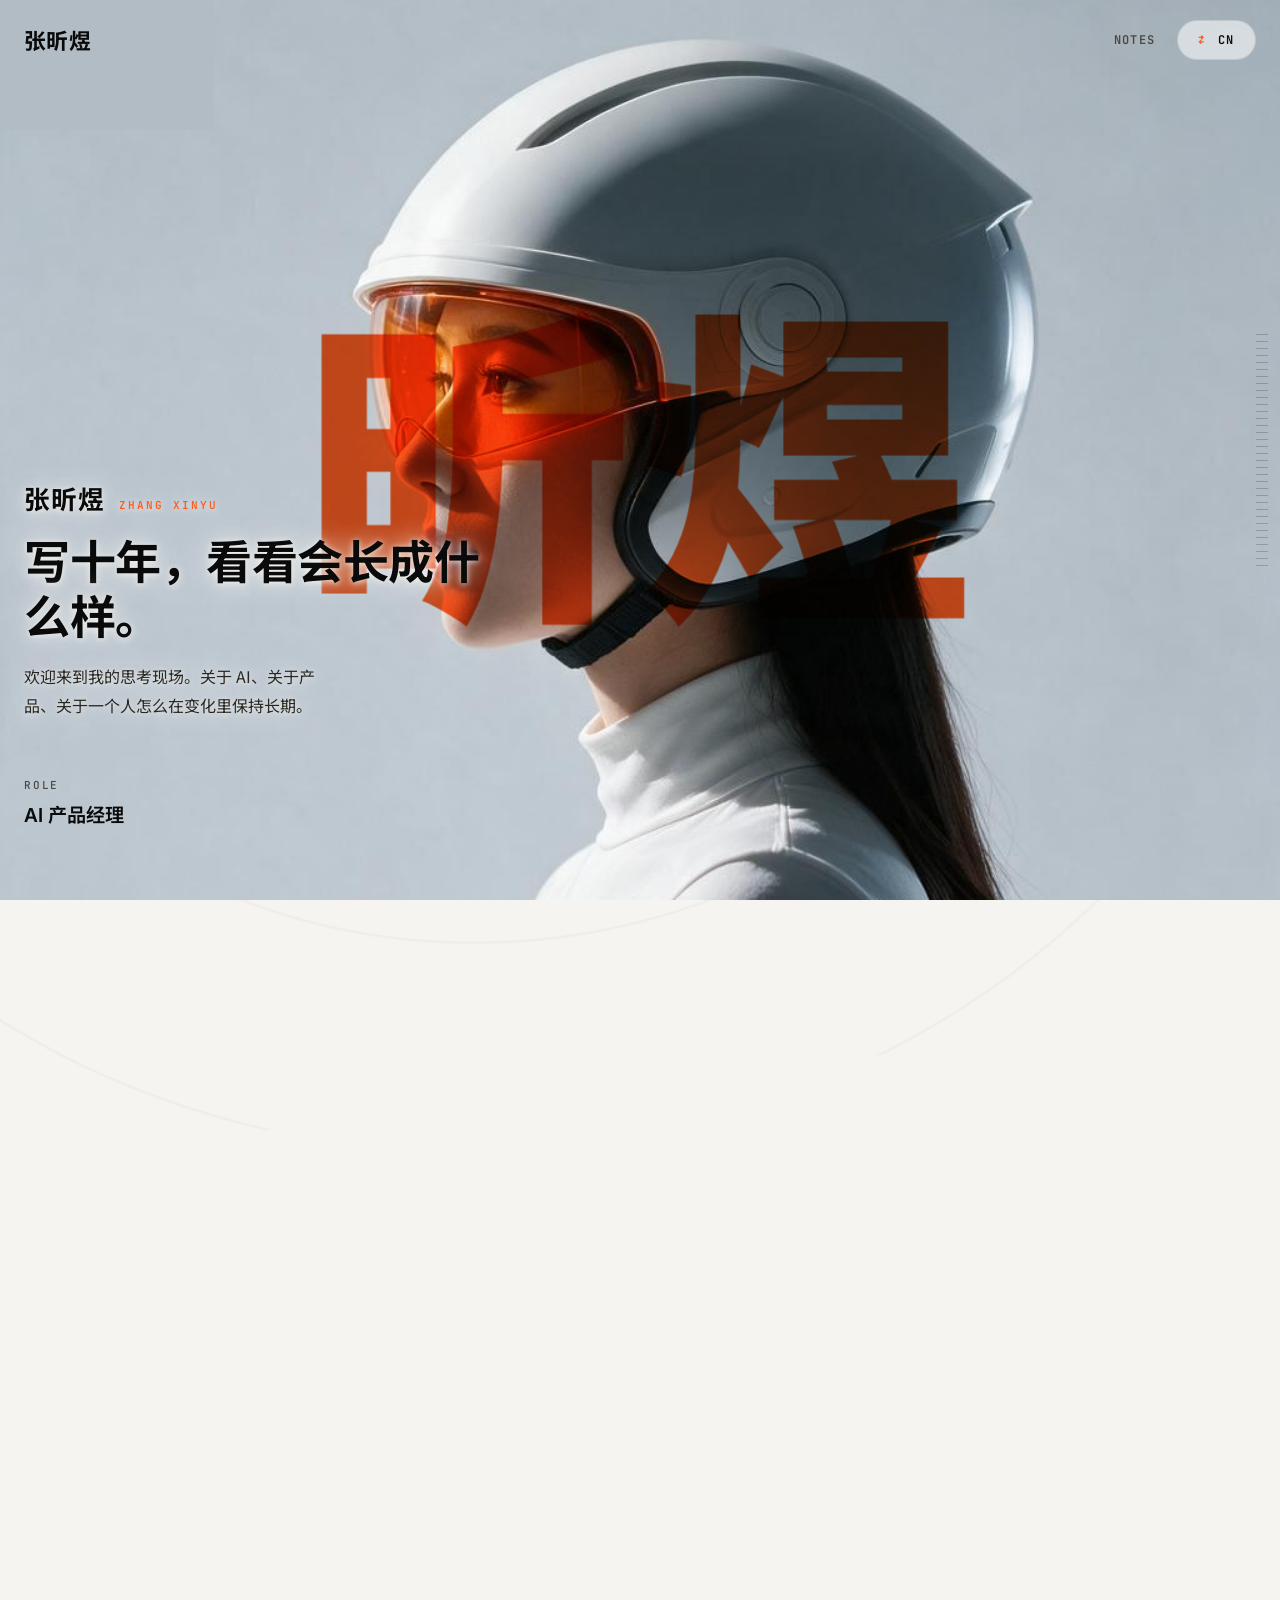
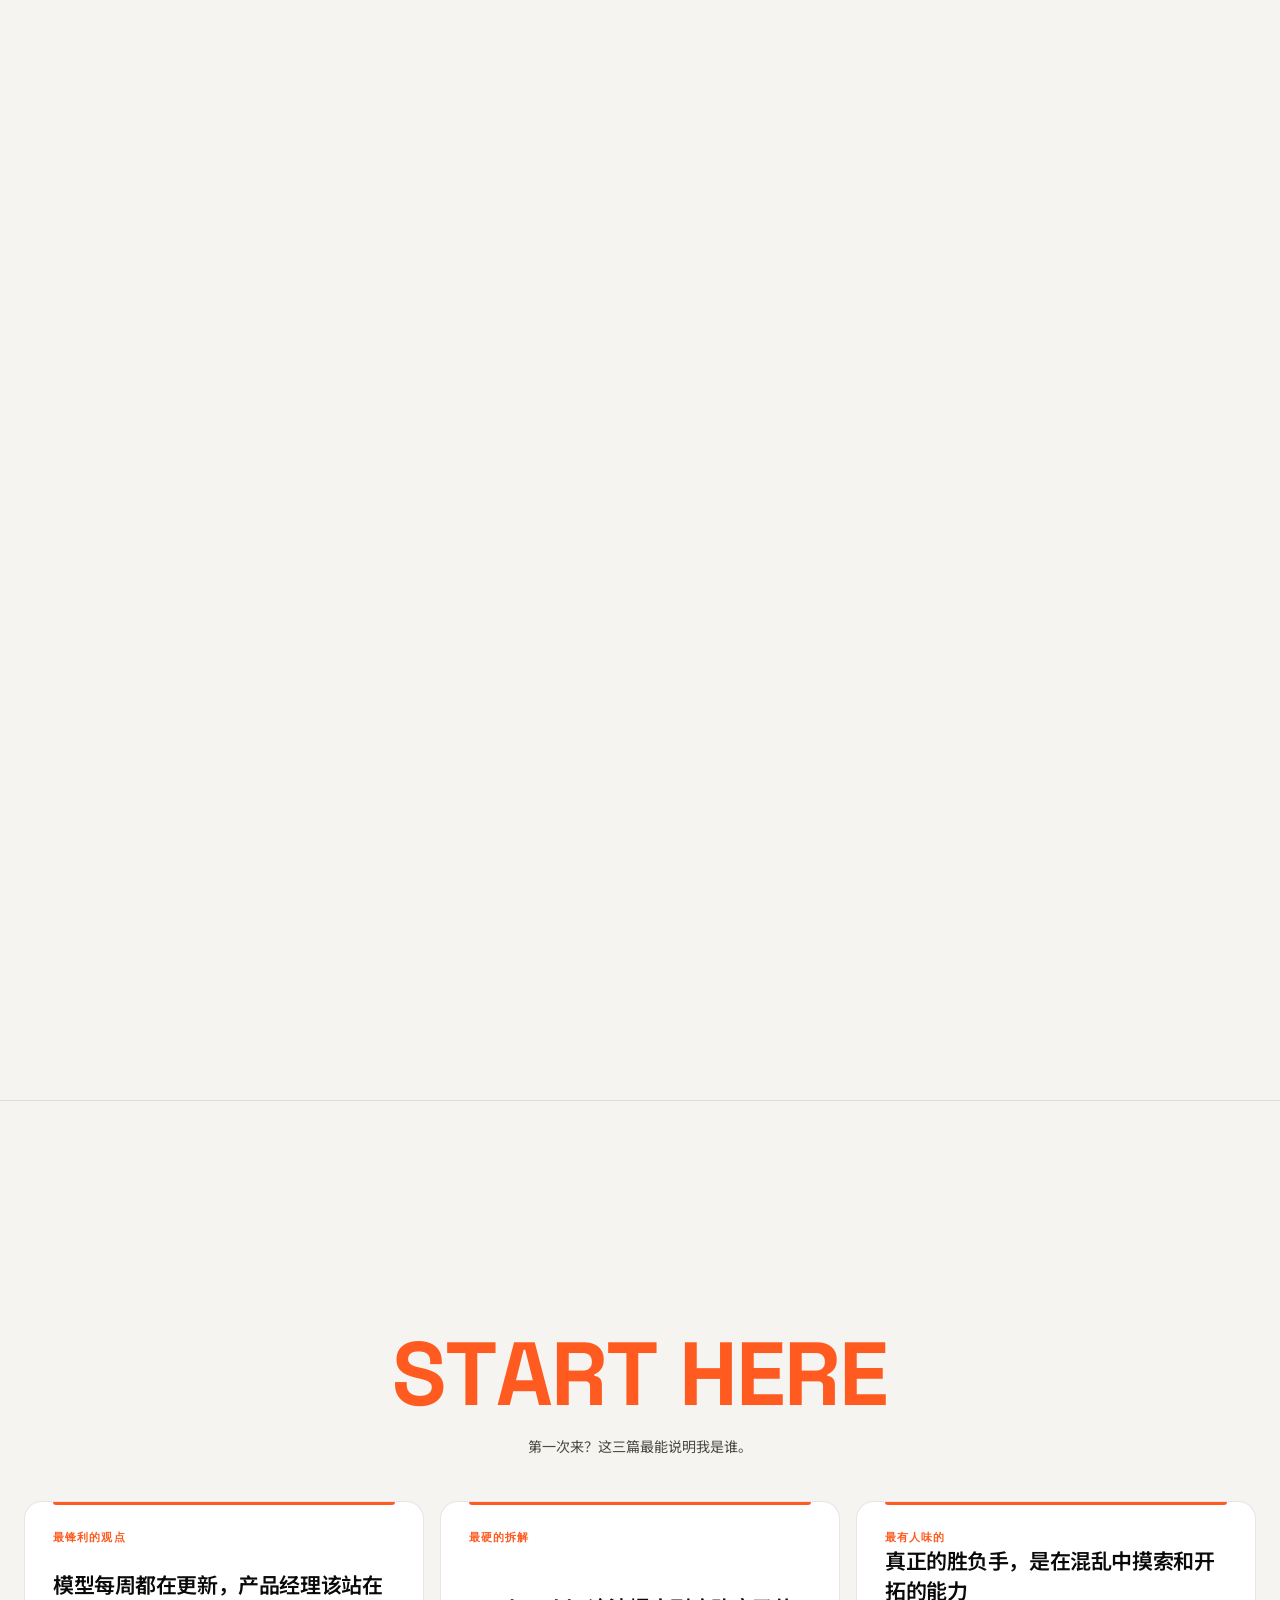
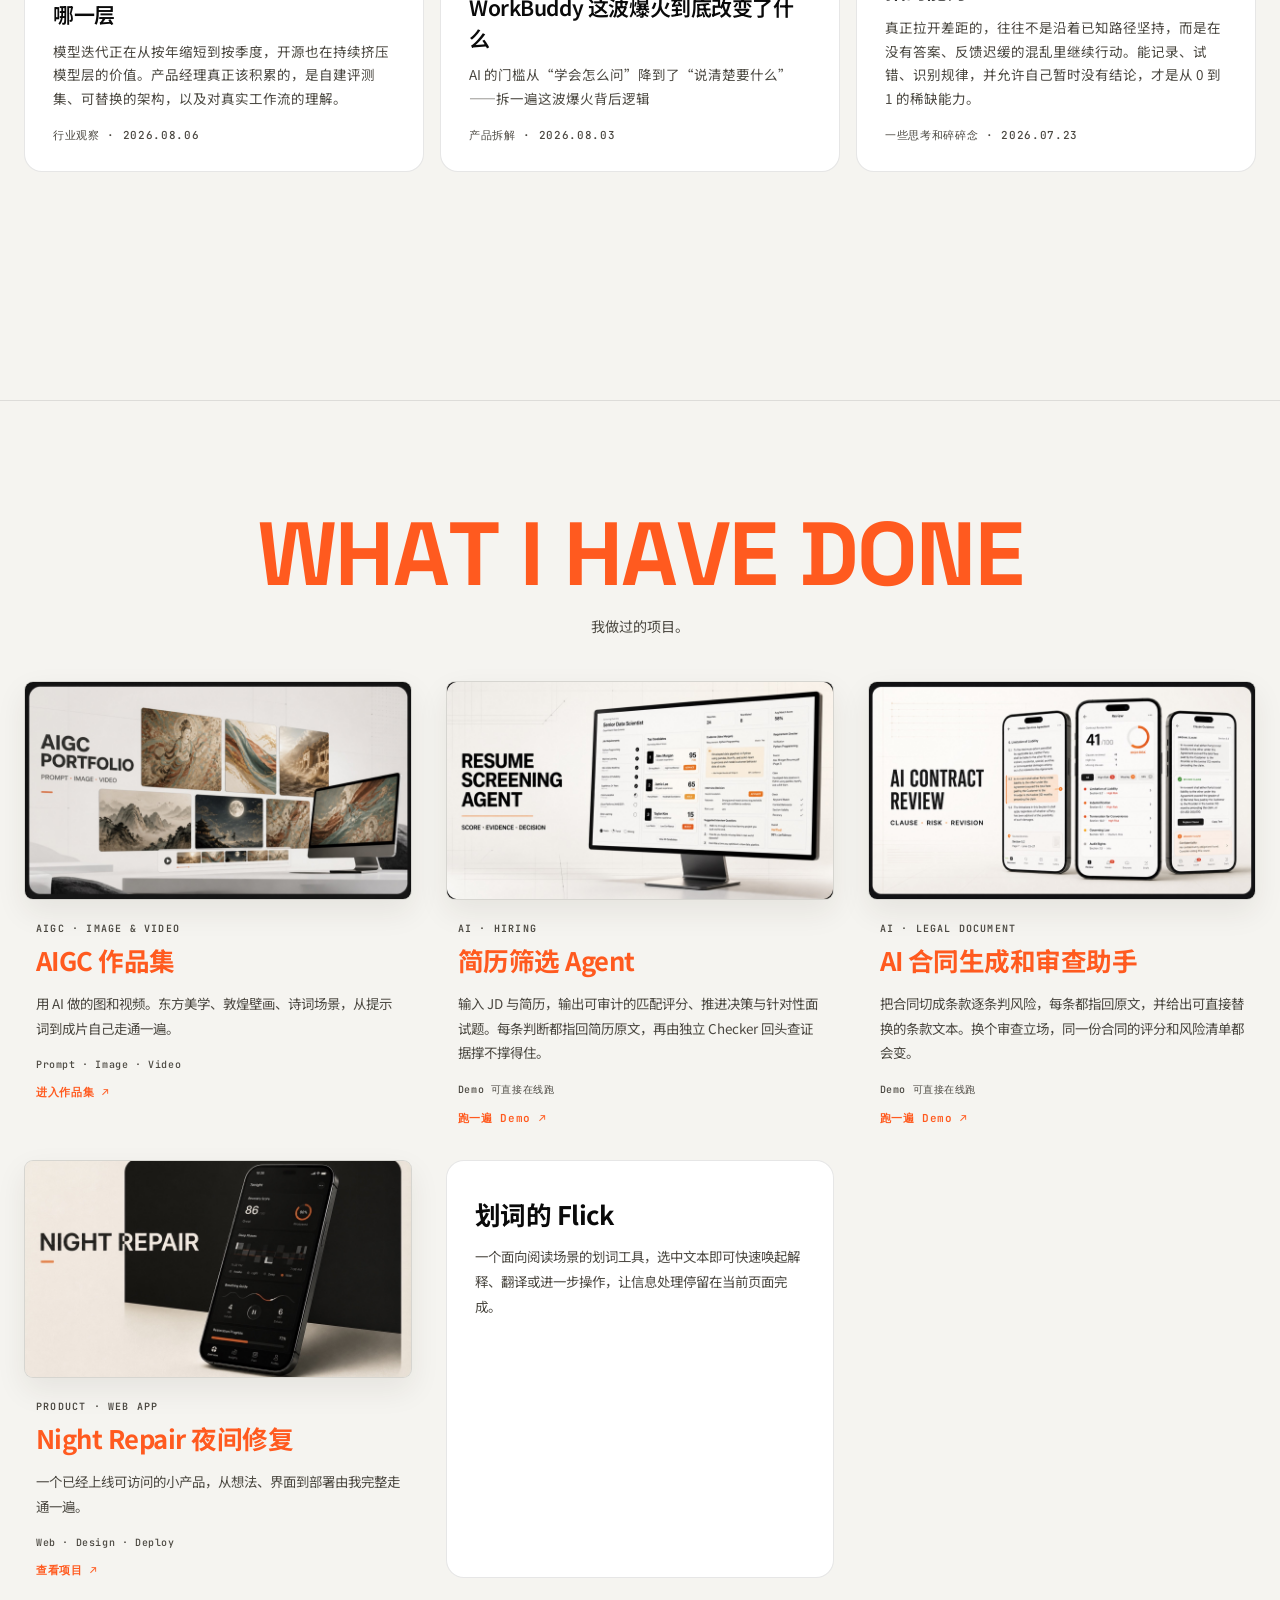
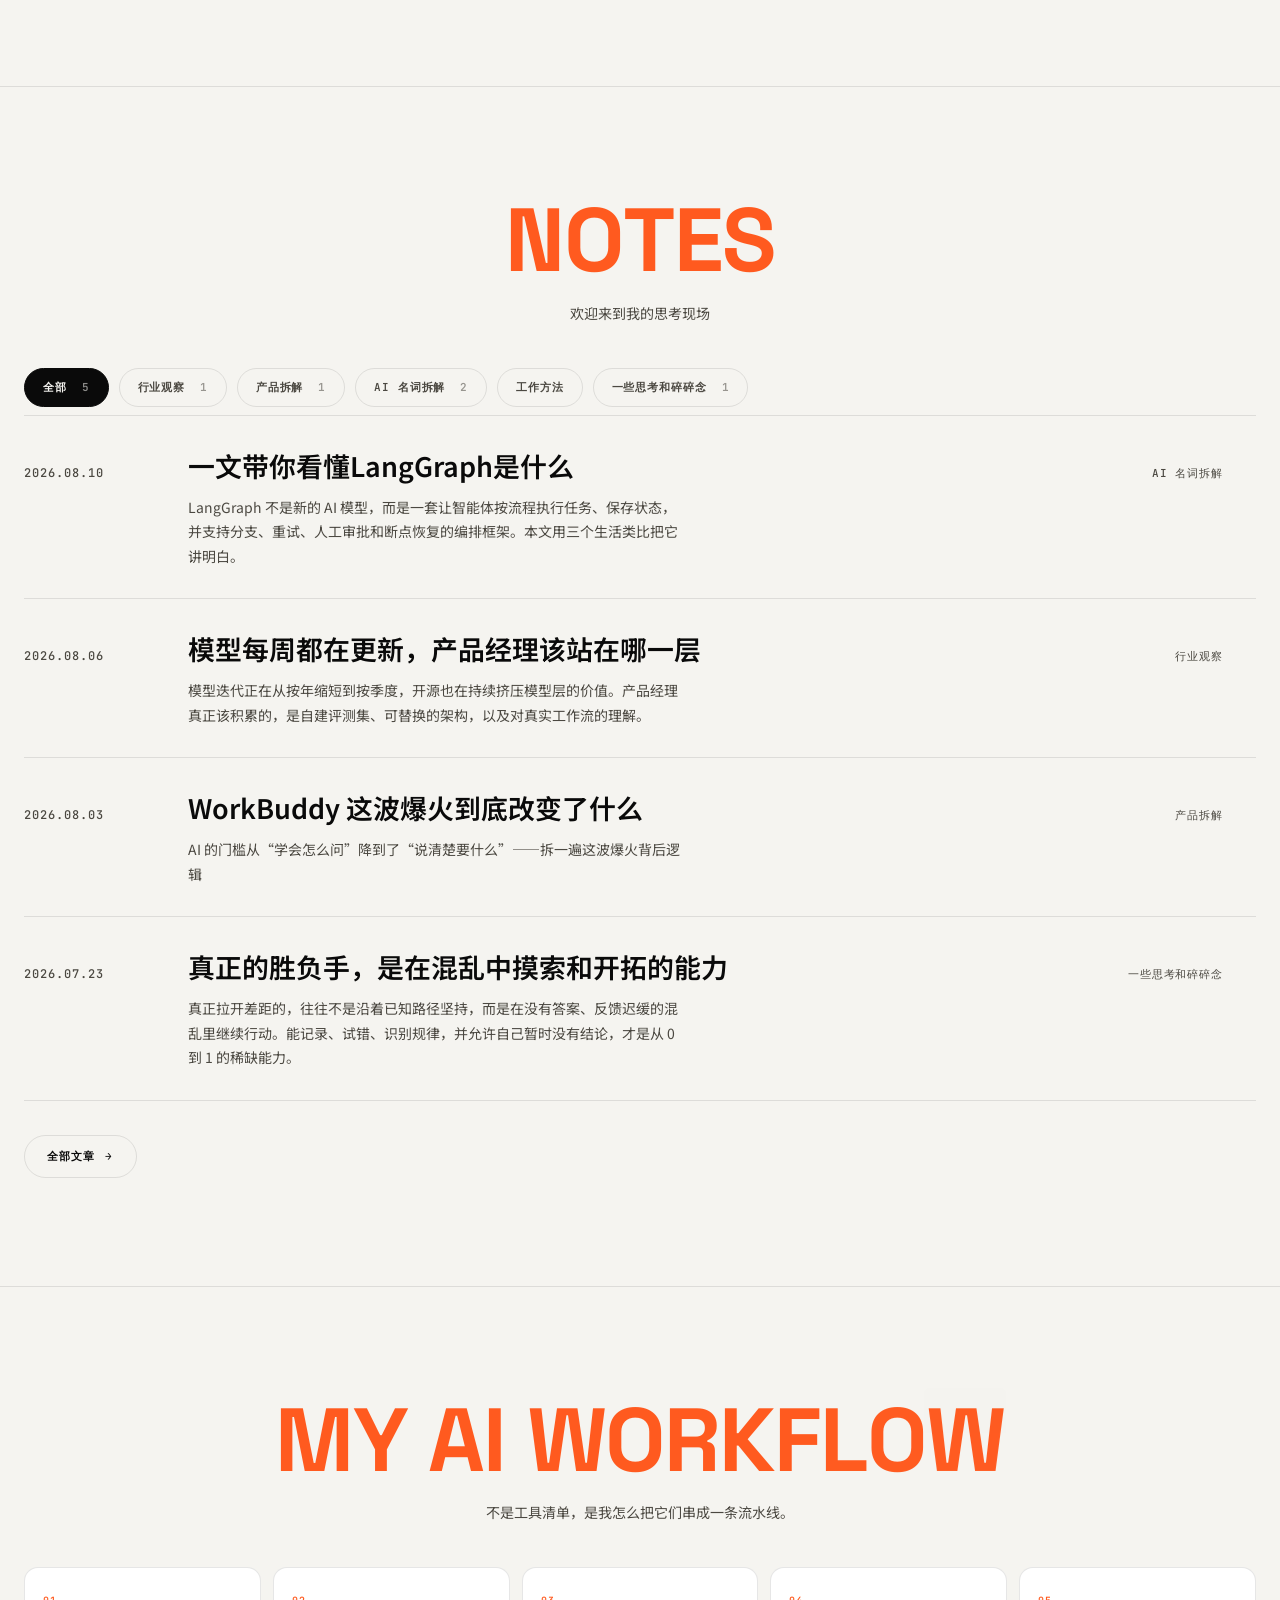
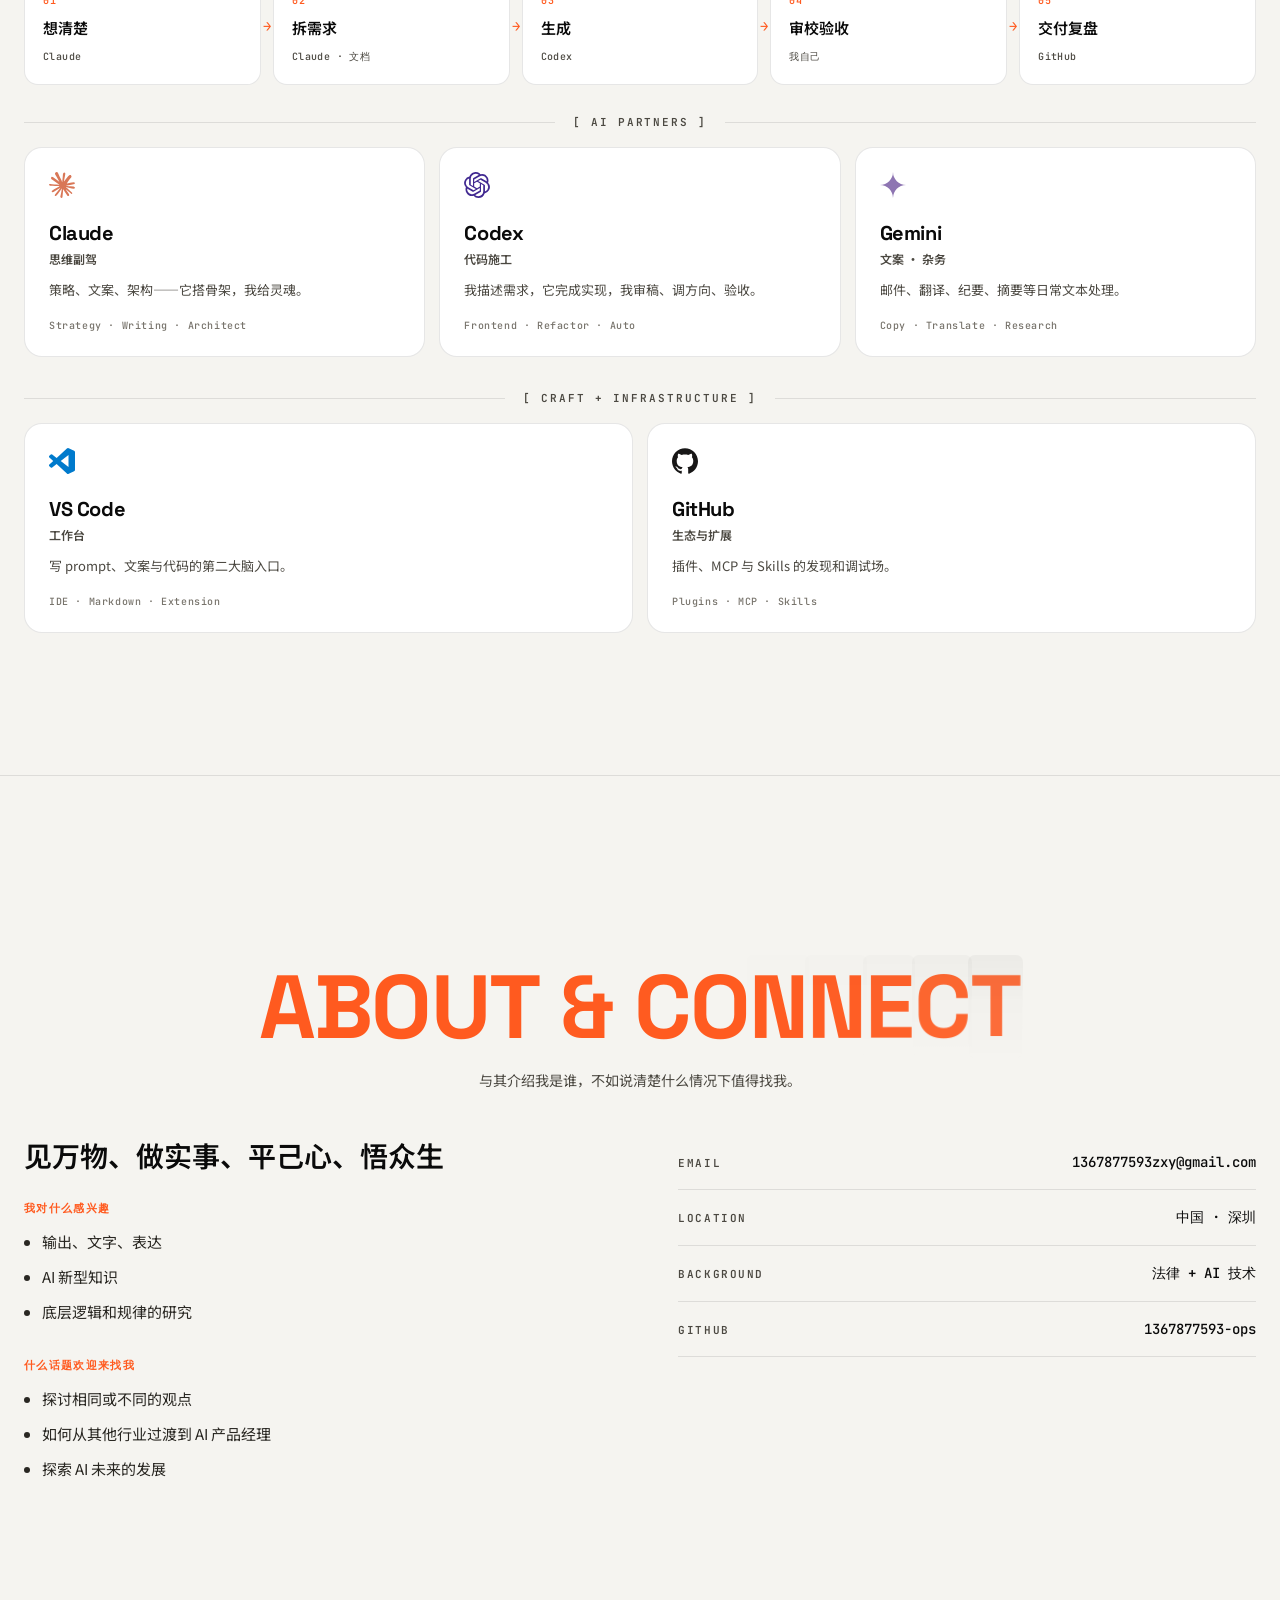
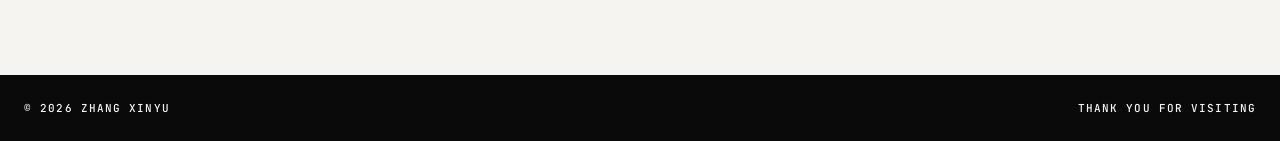
==== commit abfd5664: "Add Night Repair project cover" ====
--- a/index.html
+++ b/index.html
@@ -89,7 +89,10 @@
         <a class="project-cover" href="qihe.html" aria-label="进入 AI 合同生成和审查助手"><img src="assets/project-contract-cover.jpg" width="1600" height="900" loading="lazy" alt="AI 合同生成和审查助手封面"></a>
         <div class="project-copy"><small>AI · LEGAL DOCUMENT</small><h3>AI 合同生成和审查助手</h3><p>把合同切成条款逐条判风险，每条都指回原文，并给出可直接替换的条款文本。换个审查立场，同一份合同的评分和风险清单都会变。</p><em>Demo 可直接在线跑</em><a class="deck-link" href="qihe.html">跑一遍 Demo ↗</a></div>
       </article>
-      <article class="project-card project-card-text"><small>PRODUCT · WEB APP</small><h3>Night Repair 夜间修复</h3><p>一个已经上线可访问的小产品，从想法、界面到部署由我完整走通一遍。</p><em>Web · Design · Deploy</em><a class="deck-link" href="https://1367877593-ops.github.io/Night-repair-App/" target="_blank" rel="noopener noreferrer">查看项目 ↗</a></article>
+      <article class="project-card project-card-cover">
+        <a class="project-cover" href="https://1367877593-ops.github.io/Night-repair-App/" target="_blank" rel="noopener noreferrer" aria-label="进入 Night Repair 夜间修复项目"><img src="assets/project-night-repair-cover.jpg" width="1600" height="900" loading="lazy" alt="Night Repair 夜间修复项目封面"></a>
+        <div class="project-copy"><small>PRODUCT · WEB APP</small><h3>Night Repair 夜间修复</h3><p>一个已经上线可访问的小产品，从想法、界面到部署由我完整走通一遍。</p><em>Web · Design · Deploy</em><a class="deck-link" href="https://1367877593-ops.github.io/Night-repair-App/" target="_blank" rel="noopener noreferrer">查看项目 ↗</a></div>
+      </article>
       <article class="project-card project-card-text" data-project="flick">
         <!-- 后续填充：项目分类 -->
         <small hidden></small>
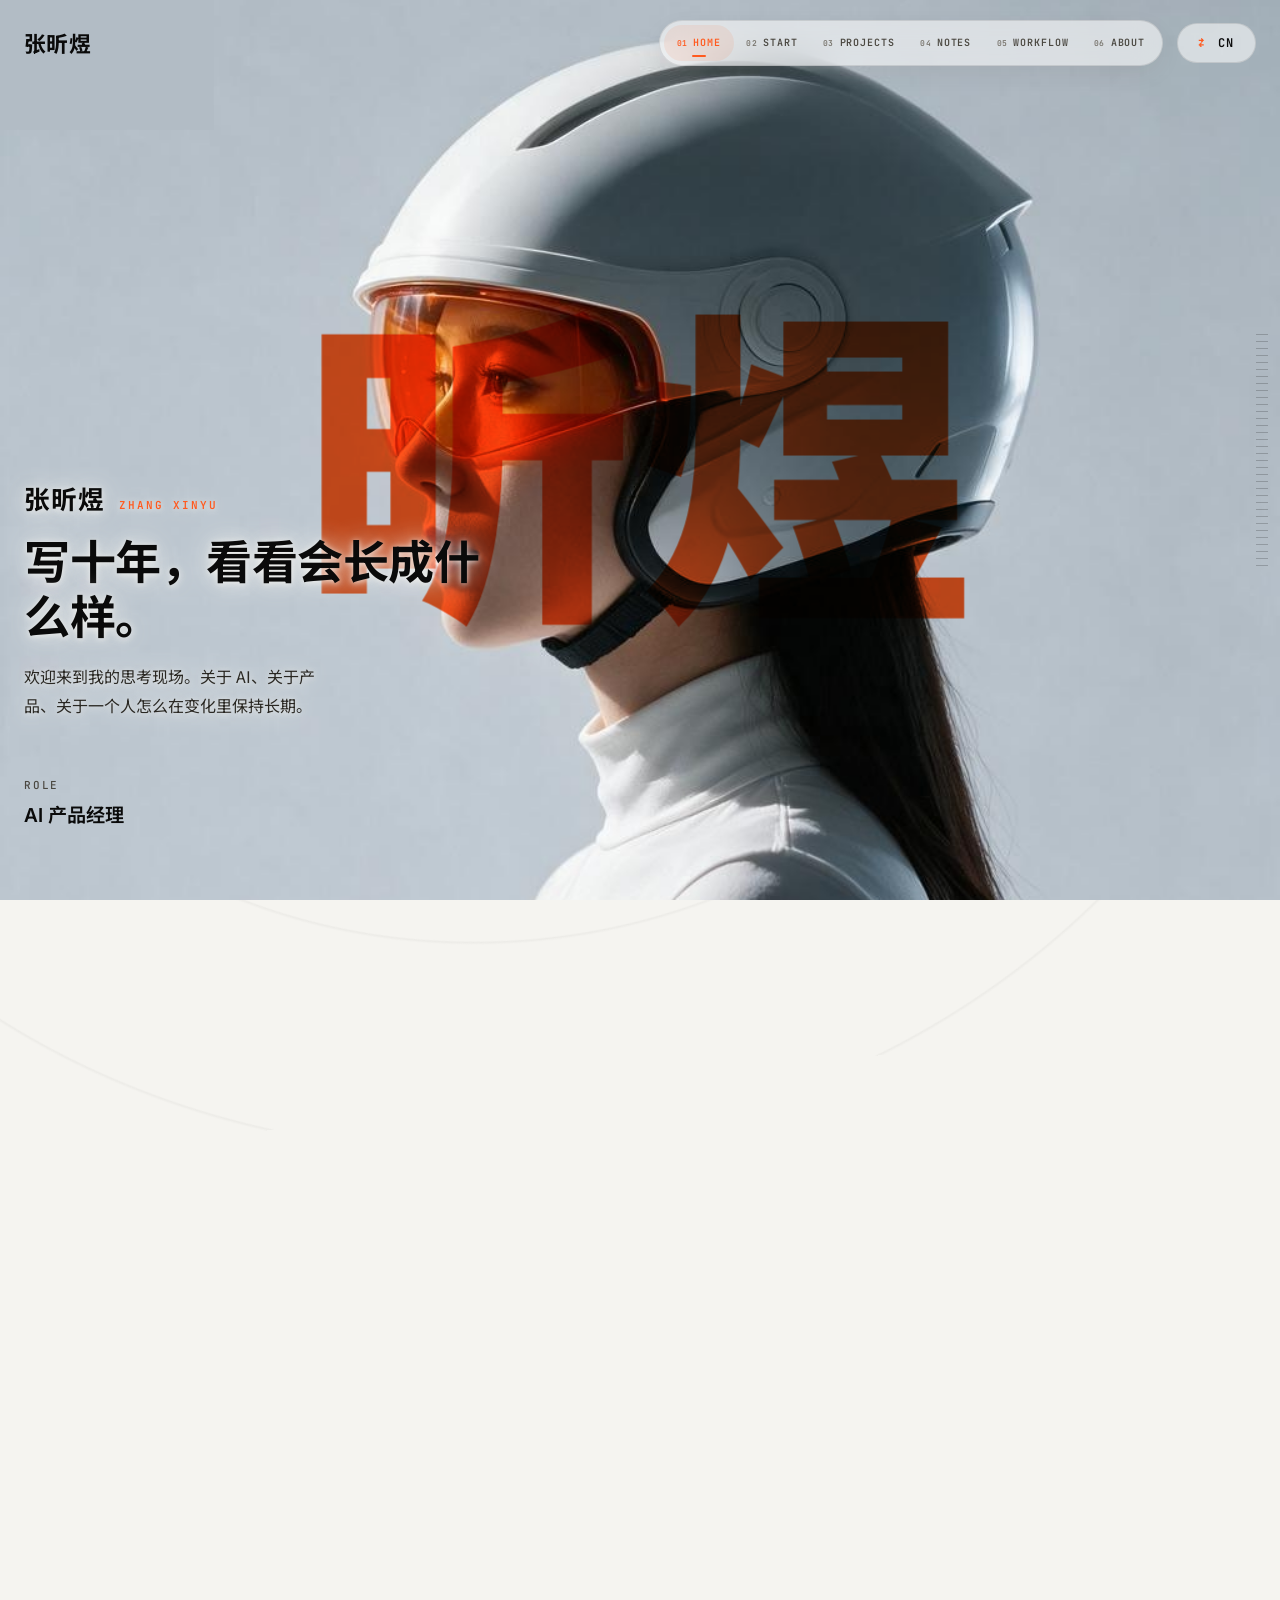
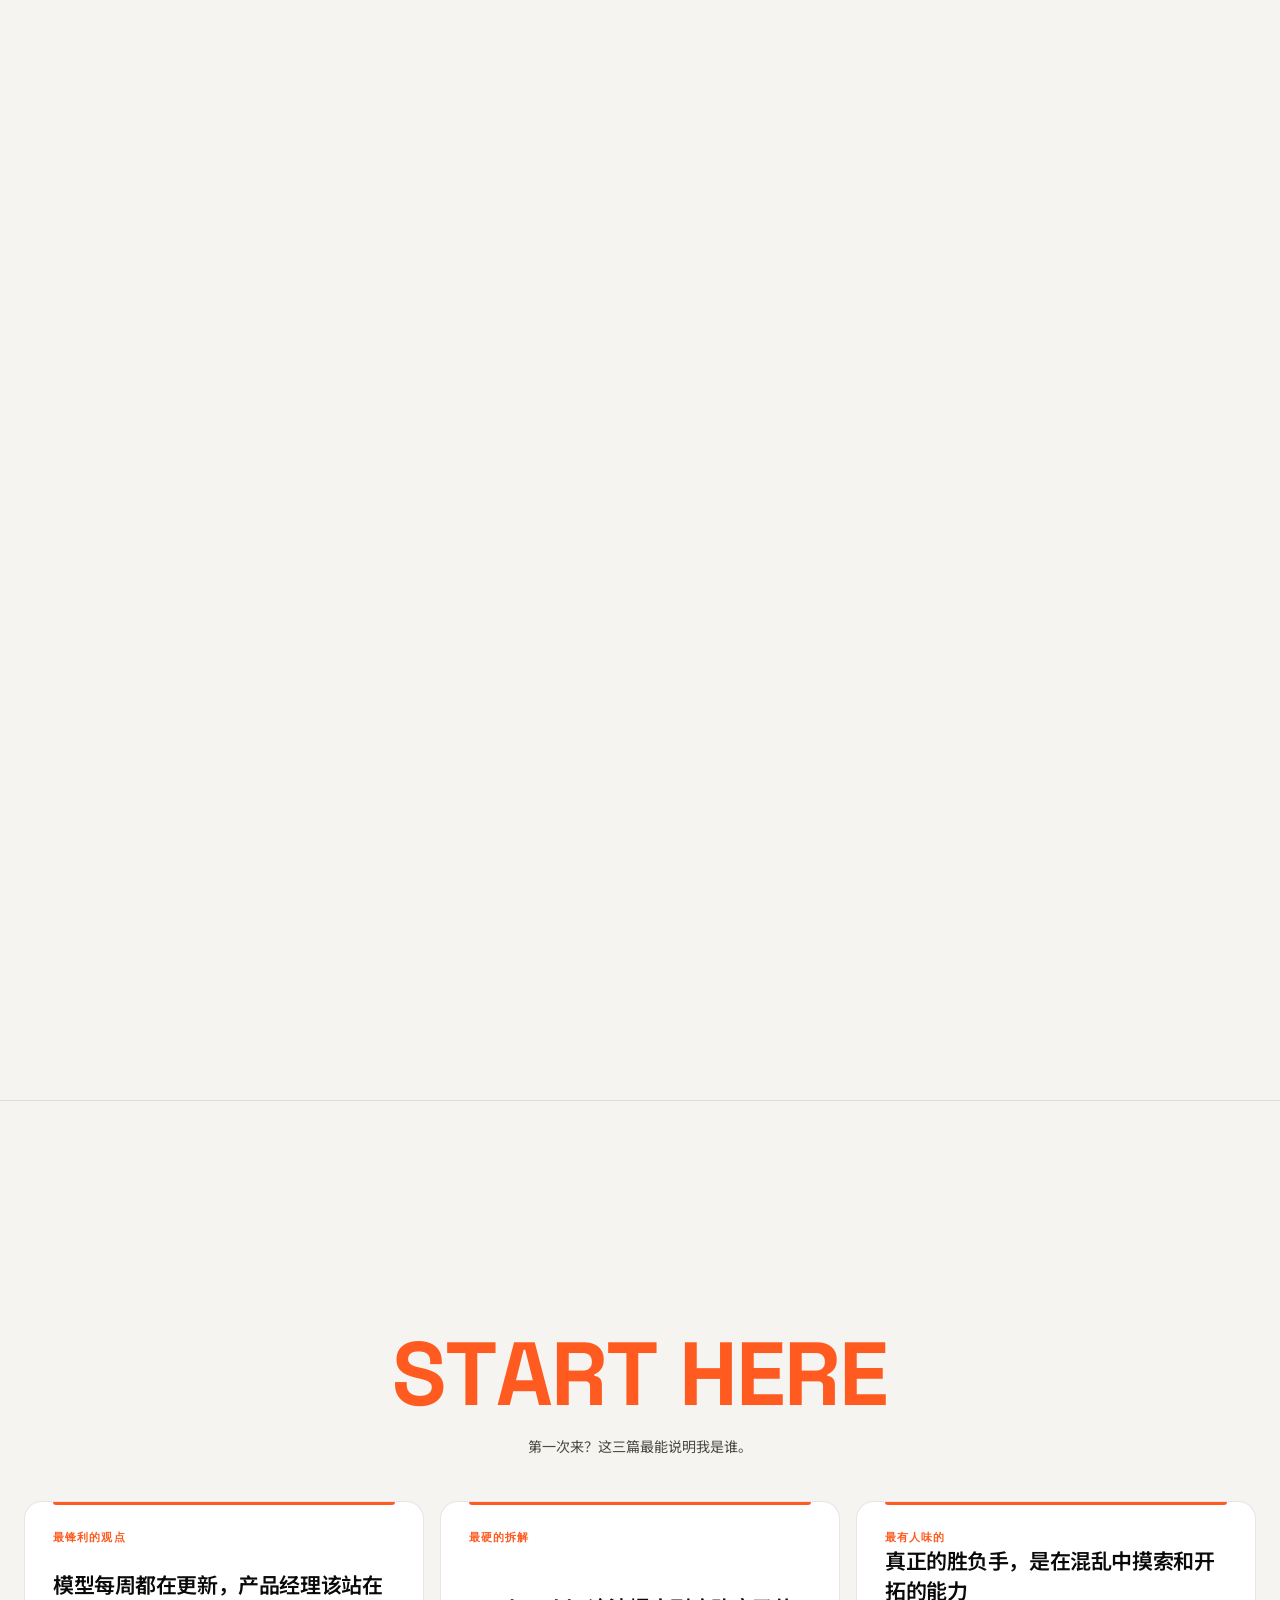
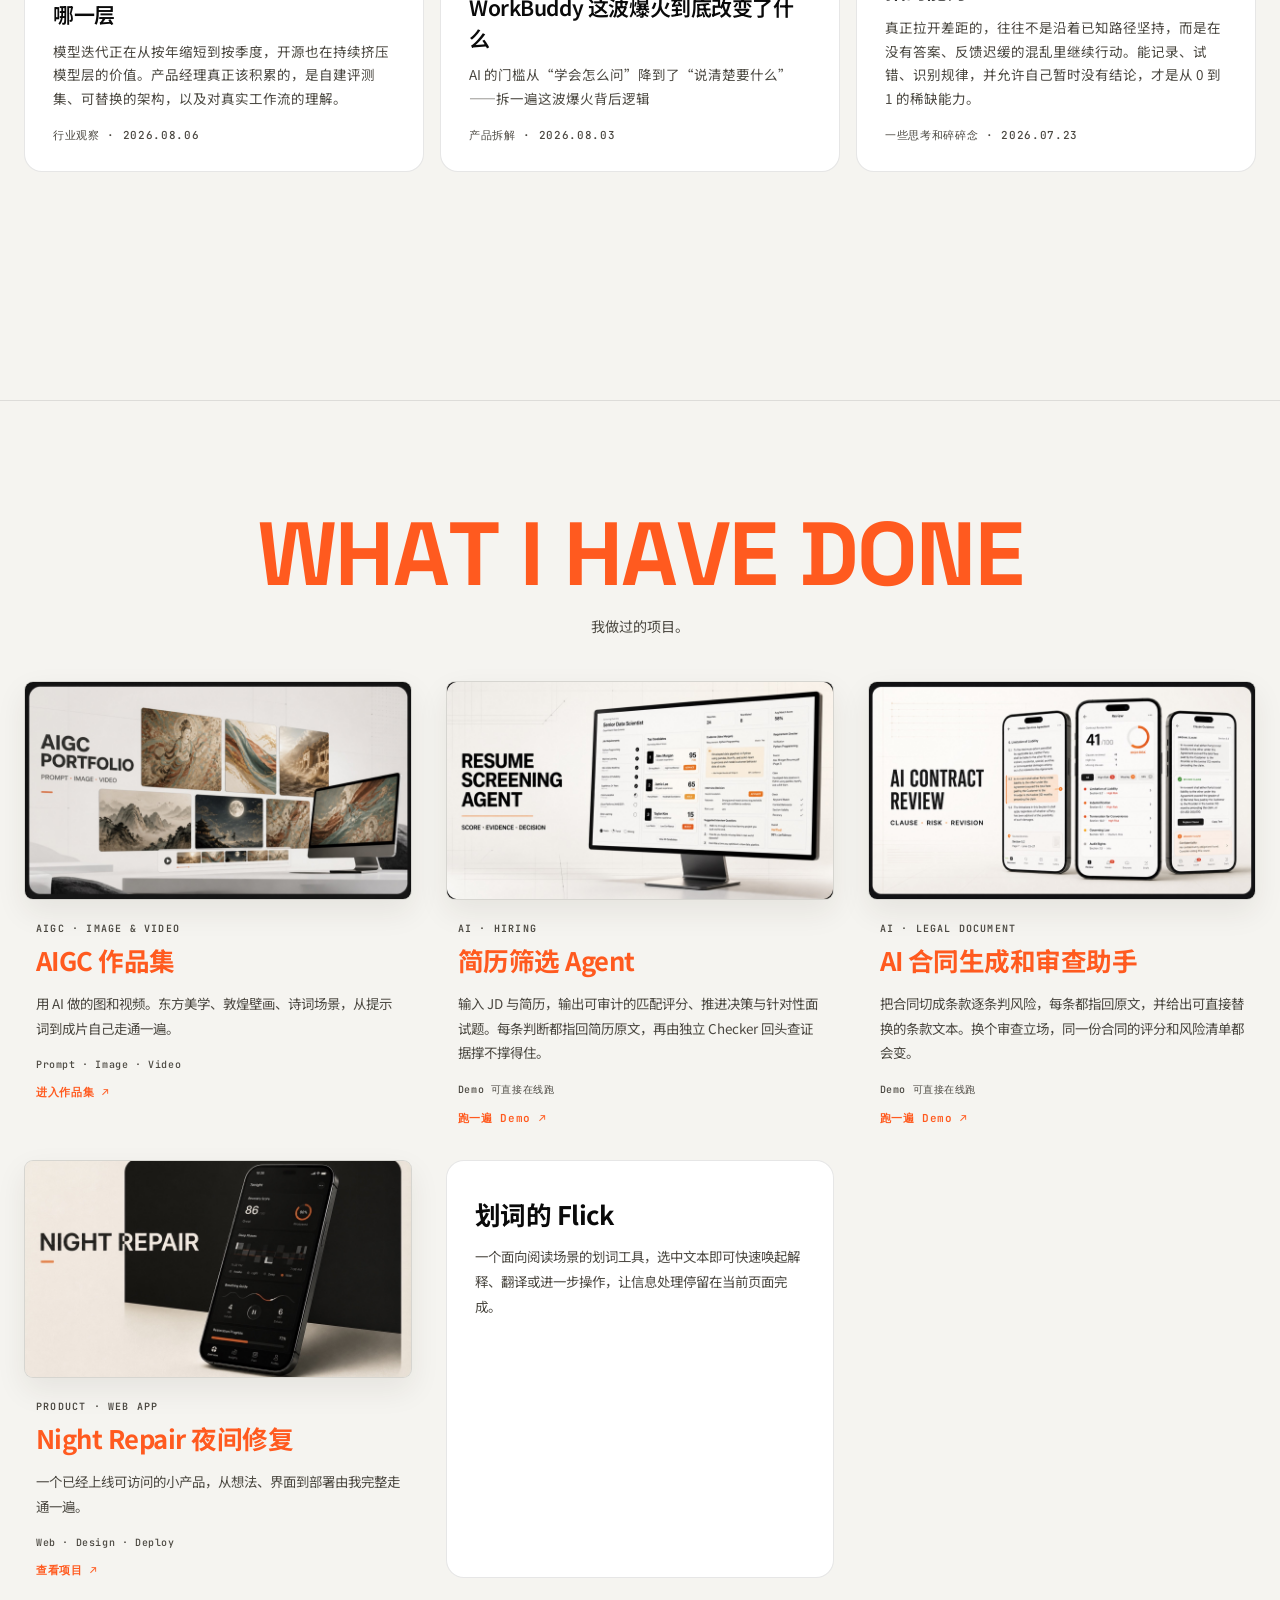
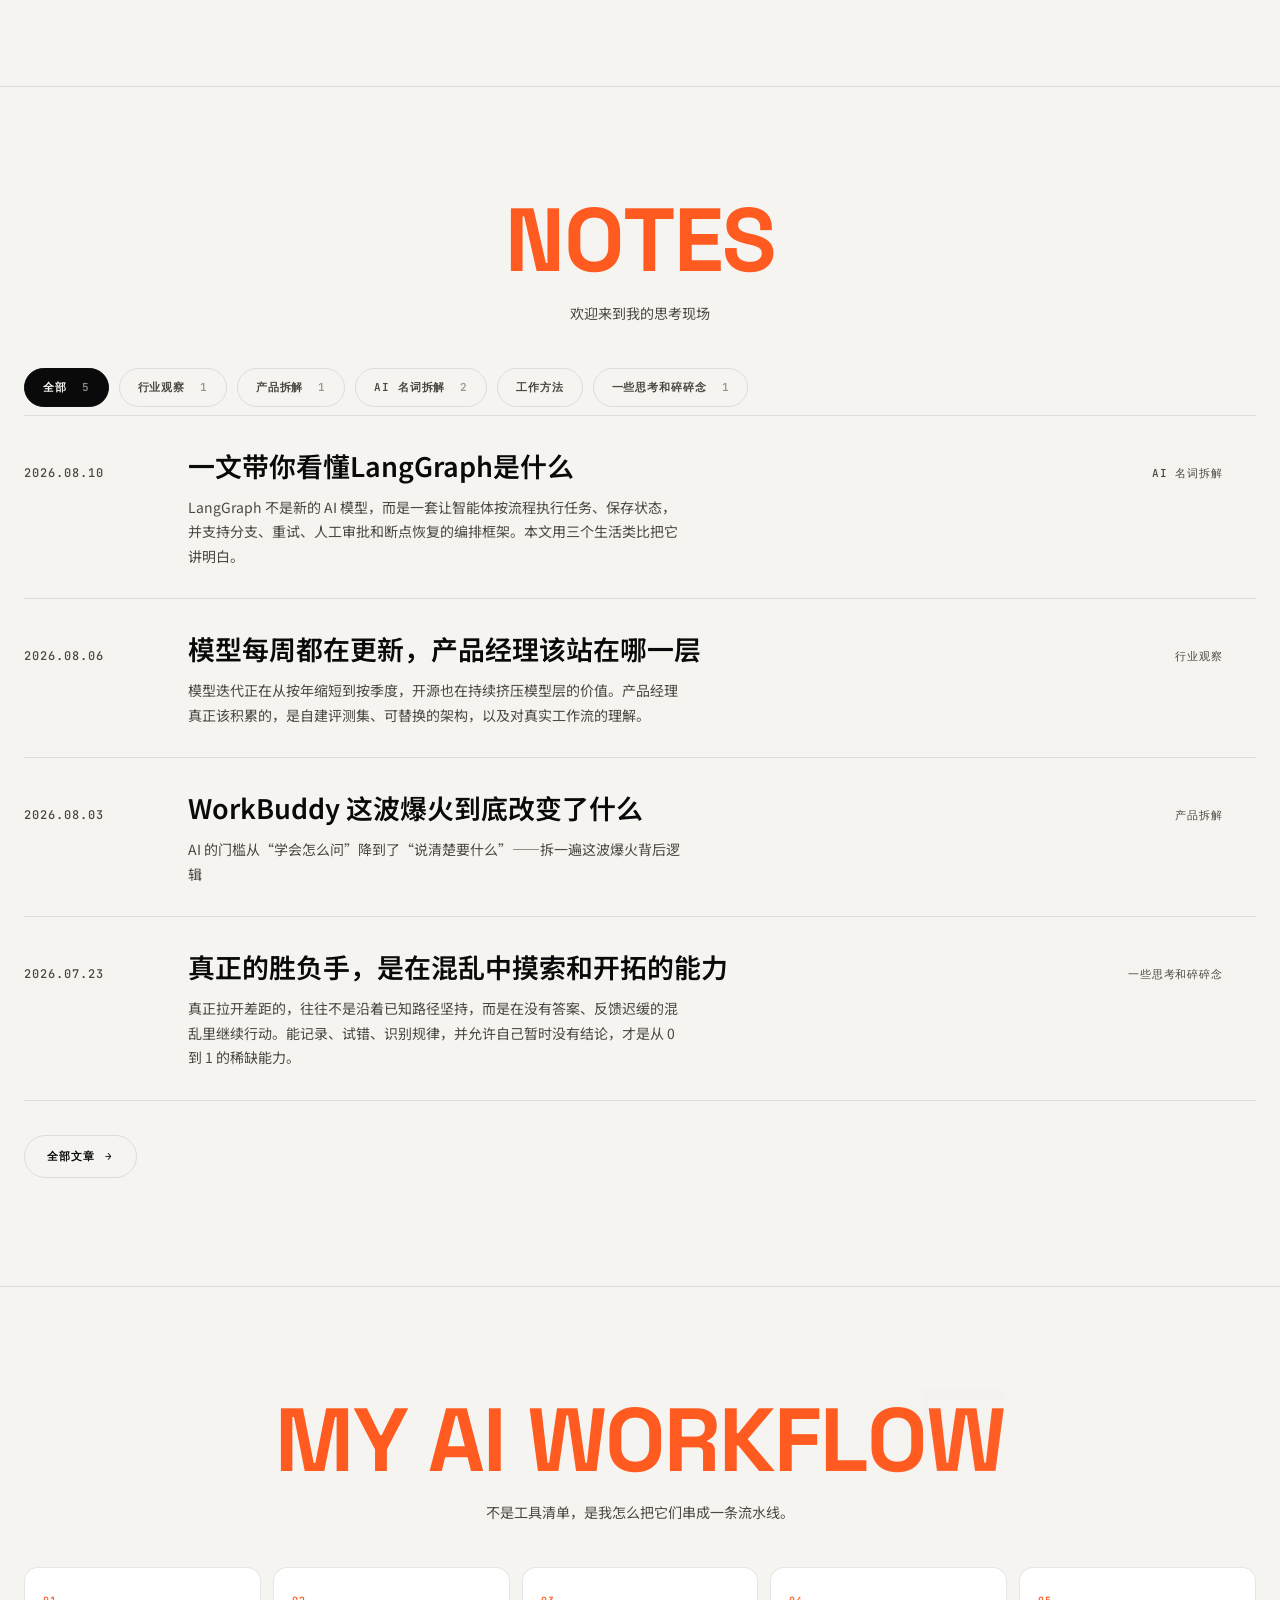
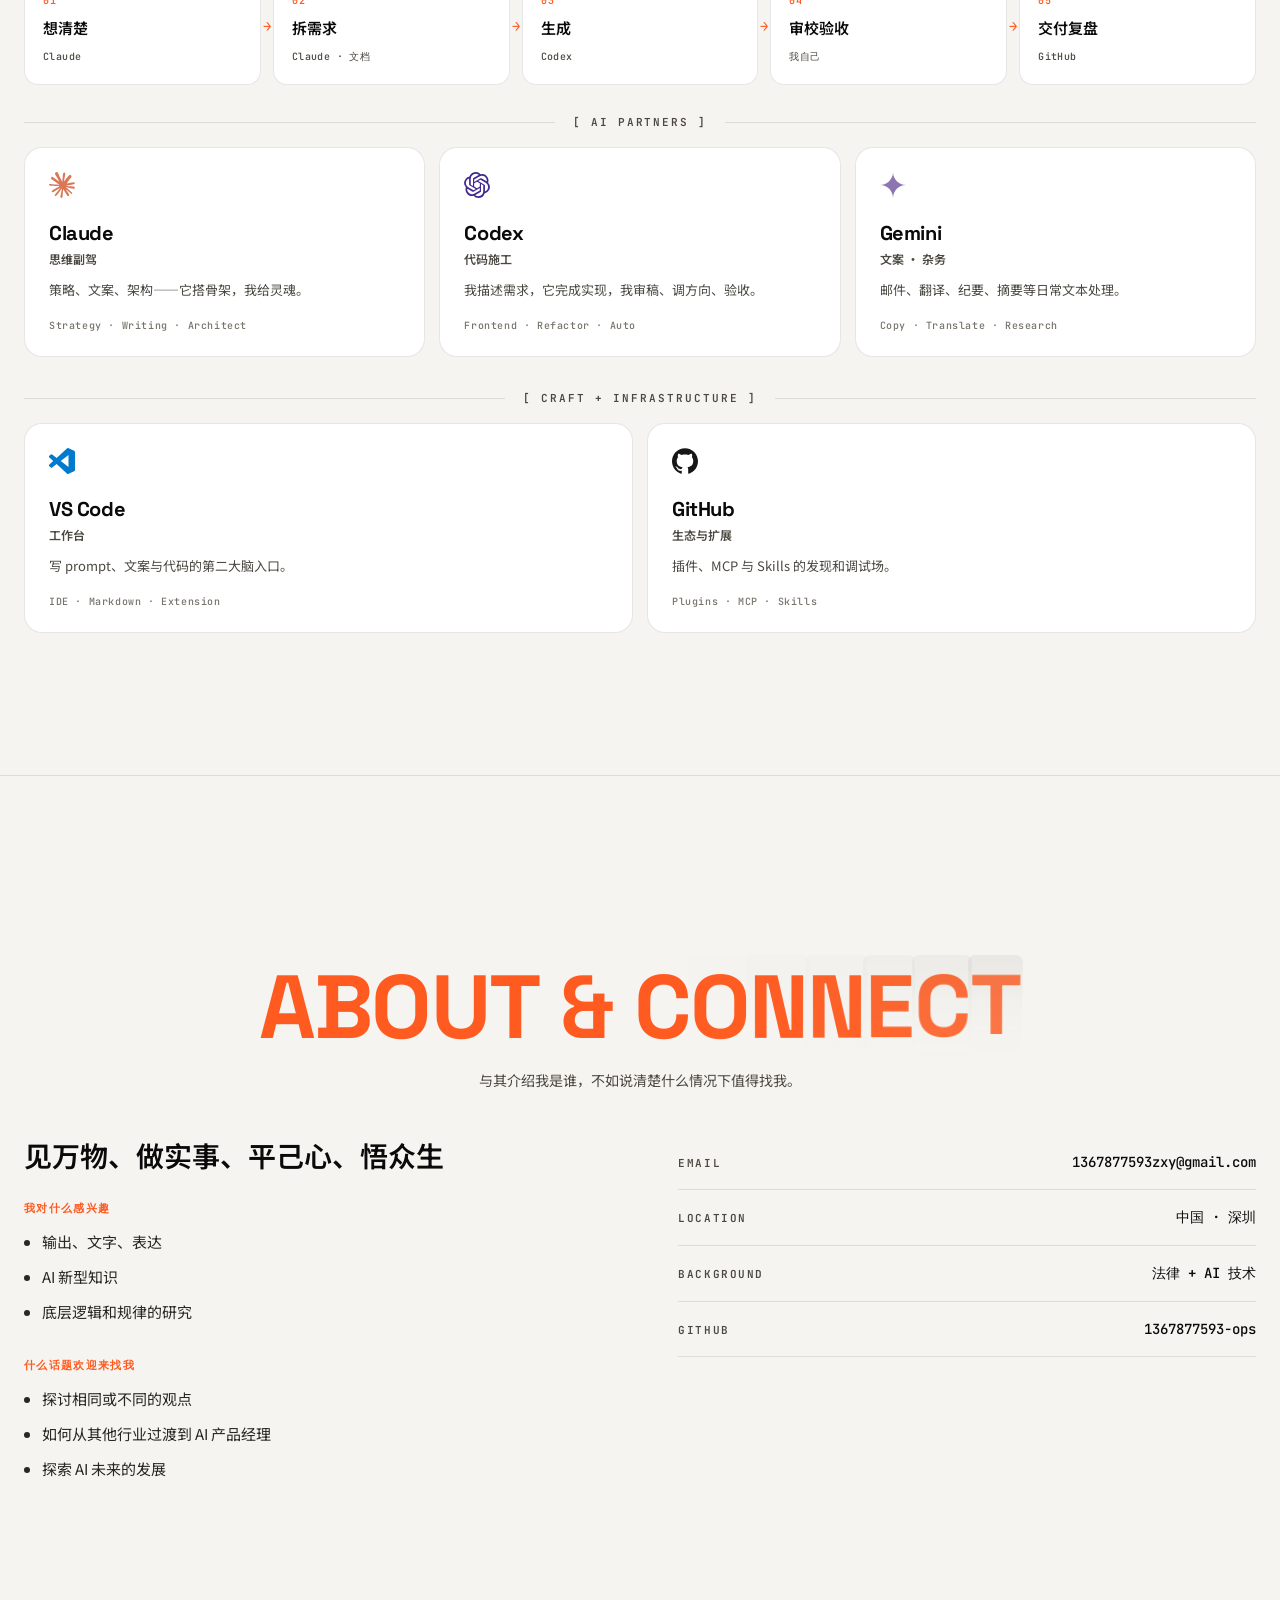
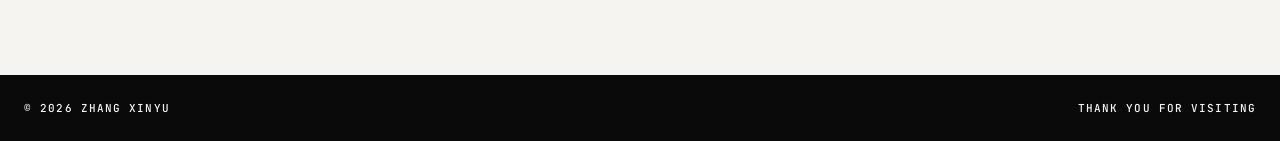
==== commit 442b422b: "Add inline section navigation" ====
--- a/index.html
+++ b/index.html
@@ -1,4 +1,4 @@
-<!doctype html><html lang="zh-CN"><head><meta charset="UTF-8"><meta name="viewport" content="width=device-width,initial-scale=1"><meta name="description" content="张昕煜的思考现场 — 关于 AI、关于产品、关于一个人怎么在变化里保持长期"><title>◤ 张昕煜 // 思考现场 ◢</title><link rel="canonical" href="https://zhangxinyuzxy.com/"><meta property="og:type" content="website"><meta property="og:title" content="张昕煜 · 思考现场"><meta property="og:description" content="关于 AI、关于产品、关于一个人怎么在变化里保持长期。"><meta property="og:url" content="https://zhangxinyuzxy.com/"><meta property="og:image" content="https://zhangxinyuzxy.com/assets/hero.png"><meta name="twitter:card" content="summary_large_image"><script type="application/ld+json">{"@context":"https://schema.org","@type":"Person","name":"张昕煜","alternateName":"ZHANG XINYU","url":"https://zhangxinyuzxy.com/","jobTitle":"AI 产品经理","sameAs":["https://github.com/1367877593-ops"]}</script><link rel="preconnect" href="https://fonts.googleapis.com"><link rel="preconnect" href="https://fonts.gstatic.com" crossorigin><link href="https://fonts.googleapis.com/css2?family=Space+Grotesk:wght@400;500;600;700&family=Inter:wght@300;400;500;600;700&family=JetBrains+Mono:wght@400;500;600;700&family=Noto+Sans+SC:wght@300;400;500;700&display=swap" rel="stylesheet"><link rel="stylesheet" href="style.css?v=20260825-2"><link rel="stylesheet" href="fold-text.css?v=20260824-1"></head><body>
+<!doctype html><html lang="zh-CN"><head><meta charset="UTF-8"><meta name="viewport" content="width=device-width,initial-scale=1"><meta name="description" content="张昕煜的思考现场 — 关于 AI、关于产品、关于一个人怎么在变化里保持长期"><title>◤ 张昕煜 // 思考现场 ◢</title><link rel="canonical" href="https://zhangxinyuzxy.com/"><meta property="og:type" content="website"><meta property="og:title" content="张昕煜 · 思考现场"><meta property="og:description" content="关于 AI、关于产品、关于一个人怎么在变化里保持长期。"><meta property="og:url" content="https://zhangxinyuzxy.com/"><meta property="og:image" content="https://zhangxinyuzxy.com/assets/hero.png"><meta name="twitter:card" content="summary_large_image"><script type="application/ld+json">{"@context":"https://schema.org","@type":"Person","name":"张昕煜","alternateName":"ZHANG XINYU","url":"https://zhangxinyuzxy.com/","jobTitle":"AI 产品经理","sameAs":["https://github.com/1367877593-ops"]}</script><link rel="preconnect" href="https://fonts.googleapis.com"><link rel="preconnect" href="https://fonts.gstatic.com" crossorigin><link href="https://fonts.googleapis.com/css2?family=Space+Grotesk:wght@400;500;600;700&family=Inter:wght@300;400;500;600;700&family=JetBrains+Mono:wght@400;500;600;700&family=Noto+Sans+SC:wght@300;400;500;700&display=swap" rel="stylesheet"><link rel="stylesheet" href="style.css?v=20260825-3"><link rel="stylesheet" href="fold-text.css?v=20260824-1"></head><body>
 
 <!-- 开场：橙色满屏 → 字母液态融合 → 闪光 → 融合后的 X 变成镂空洞放大，露出人物 -->
 <div class="intro" id="intro">
@@ -29,7 +29,14 @@
 <header class="topbar" id="topbar">
   <a class="wordmark" href="#home">张昕煜</a>
   <div class="topbar-right">
-    <a class="topbar-link" href="#notes">NOTES</a>
+    <nav class="section-nav" id="sectionNav" aria-label="网站分栏导航">
+      <a href="#home" data-section="home"><b>01</b><span>HOME</span></a>
+      <a href="#start" data-section="start"><b>02</b><span>START</span></a>
+      <a href="#projects" data-section="projects"><b>03</b><span>PROJECTS</span></a>
+      <a href="#notes" data-section="notes"><b>04</b><span>NOTES</span></a>
+      <a href="#workflow" data-section="workflow"><b>05</b><span>WORKFLOW</span></a>
+      <a href="#about" data-section="about"><b>06</b><span>ABOUT</span></a>
+    </nav>
     <button class="lang" type="button" aria-label="切换语言"><i>⇄</i> CN</button>
   </div>
 </header>
@@ -174,4 +181,4 @@
 </main>
 
 <footer><span>© 2026 ZHANG XINYU</span><span>THANK YOU FOR VISITING</span></footer>
-<script src="notes.js?v=20260810-3"></script><script src="vendor/gsap.min.js?v=3.13.0"></script><script src="vendor/ScrollTrigger.min.js?v=3.13.0"></script><script src="fold-text.js?v=20260824-1"></script><script src="script.js?v=20260825-1"></script></body></html>
+<script src="notes.js?v=20260810-3"></script><script src="vendor/gsap.min.js?v=3.13.0"></script><script src="vendor/ScrollTrigger.min.js?v=3.13.0"></script><script src="fold-text.js?v=20260824-1"></script><script src="script.js?v=20260825-2"></script></body></html>
--- a/style.css
+++ b/style.css
@@ -72,14 +72,32 @@
 .topbar.scrolled{padding-top:13px;padding-bottom:13px}
 .topbar>*{position:relative;z-index:1}
 .wordmark{font:700 clamp(18px,1.7vw,24px)/1 var(--font-cn);letter-spacing:.02em}
-.topbar-right{display:flex;align-items:center;gap:22px}
-.topbar-link{position:relative;padding:6px 0;font:600 12px var(--font-mono);letter-spacing:.1em;color:var(--muted-ink);transition:color .2s}
-.topbar-link::after{content:"";position:absolute;left:0;right:0;bottom:0;height:2px;background:var(--accent);transform:scaleX(0);transform-origin:left;transition:transform .25s}
-.topbar-link:hover{color:var(--ink)}
-.topbar-link:hover::after{transform:scaleX(1)}
+.topbar-right{display:flex;align-items:center;gap:14px;min-width:0}
+.section-nav{display:flex;align-items:center;min-width:0;padding:4px;border:1px solid var(--line);border-radius:99px;background:rgba(255,255,255,.56);-webkit-backdrop-filter:blur(14px);backdrop-filter:blur(14px);box-shadow:0 8px 25px rgba(50,37,27,.055)}
+.section-nav a{position:relative;display:inline-flex;align-items:center;gap:6px;min-height:36px;padding:0 clamp(8px,1vw,14px);border-radius:99px;color:var(--muted-ink);white-space:nowrap;transition:color .23s,background .23s,transform .23s}
+.section-nav a b{font:600 8px/1 var(--font-mono);letter-spacing:.03em;color:var(--muted);transition:color .23s}
+.section-nav a span{font:600 10px/1 var(--font-mono);letter-spacing:.09em}
+.section-nav a:hover{color:var(--ink);background:rgba(10,10,10,.045);transform:translateY(-1px)}
+.section-nav a.is-active{color:var(--accent);background:rgba(255,90,31,.09)}
+.section-nav a.is-active b{color:var(--accent)}
+.section-nav a.is-active::after{content:"";position:absolute;left:50%;bottom:4px;width:14px;height:2px;border-radius:2px;background:var(--accent);transform:translateX(-50%)}
 .lang{display:inline-flex;align-items:center;gap:12px;border:1px solid var(--line);border-radius:99px;padding:11px 20px;background:rgba(255,255,255,.55);font:600 12px var(--font-mono);letter-spacing:.14em;color:var(--ink);cursor:pointer;transition:.25s}
 .lang i{font-style:normal;color:var(--accent)}
 .lang:hover{border-color:var(--accent)}
+
+@media(max-width:1050px){
+  .section-nav a b{display:none}
+  .section-nav a{padding-inline:9px}
+  .section-nav a span{font-size:9px;letter-spacing:.06em}
+}
+@media(max-width:760px){
+  .topbar{padding-left:14px;padding-right:14px}
+  .topbar-right{gap:7px}
+  .section-nav{padding:3px}
+  .section-nav a{min-height:34px;padding-inline:6px}
+  .section-nav a span{font-size:8px;letter-spacing:.02em}
+  .lang{gap:6px;padding:10px 12px;font-size:10px}
+}
 
 /* 右侧滚动进度刻度尺 */
 .rail{position:fixed;z-index:90;right:12px;top:50%;transform:translateY(-50%);display:flex;flex-direction:column;gap:6px;pointer-events:none}
@@ -482,7 +500,10 @@
   .cats-l2{padding-left:24px}
   .cats-l2::before{left:8px}
   .topbar{padding:14px 18px}
-  .lang{padding:9px 14px;font-size:11px;gap:8px}
+  .wordmark{font-size:16px}
+  .section-nav a{padding-inline:5px}
+  .section-nav a span{font-size:7.5px}
+  .lang{padding:9px;font-size:10px;gap:6px}
   .hero-track{height:260vh}
   .hero-word{font-size:40vw}
   .mq-inner{font-size:clamp(38px,13vw,64px)}
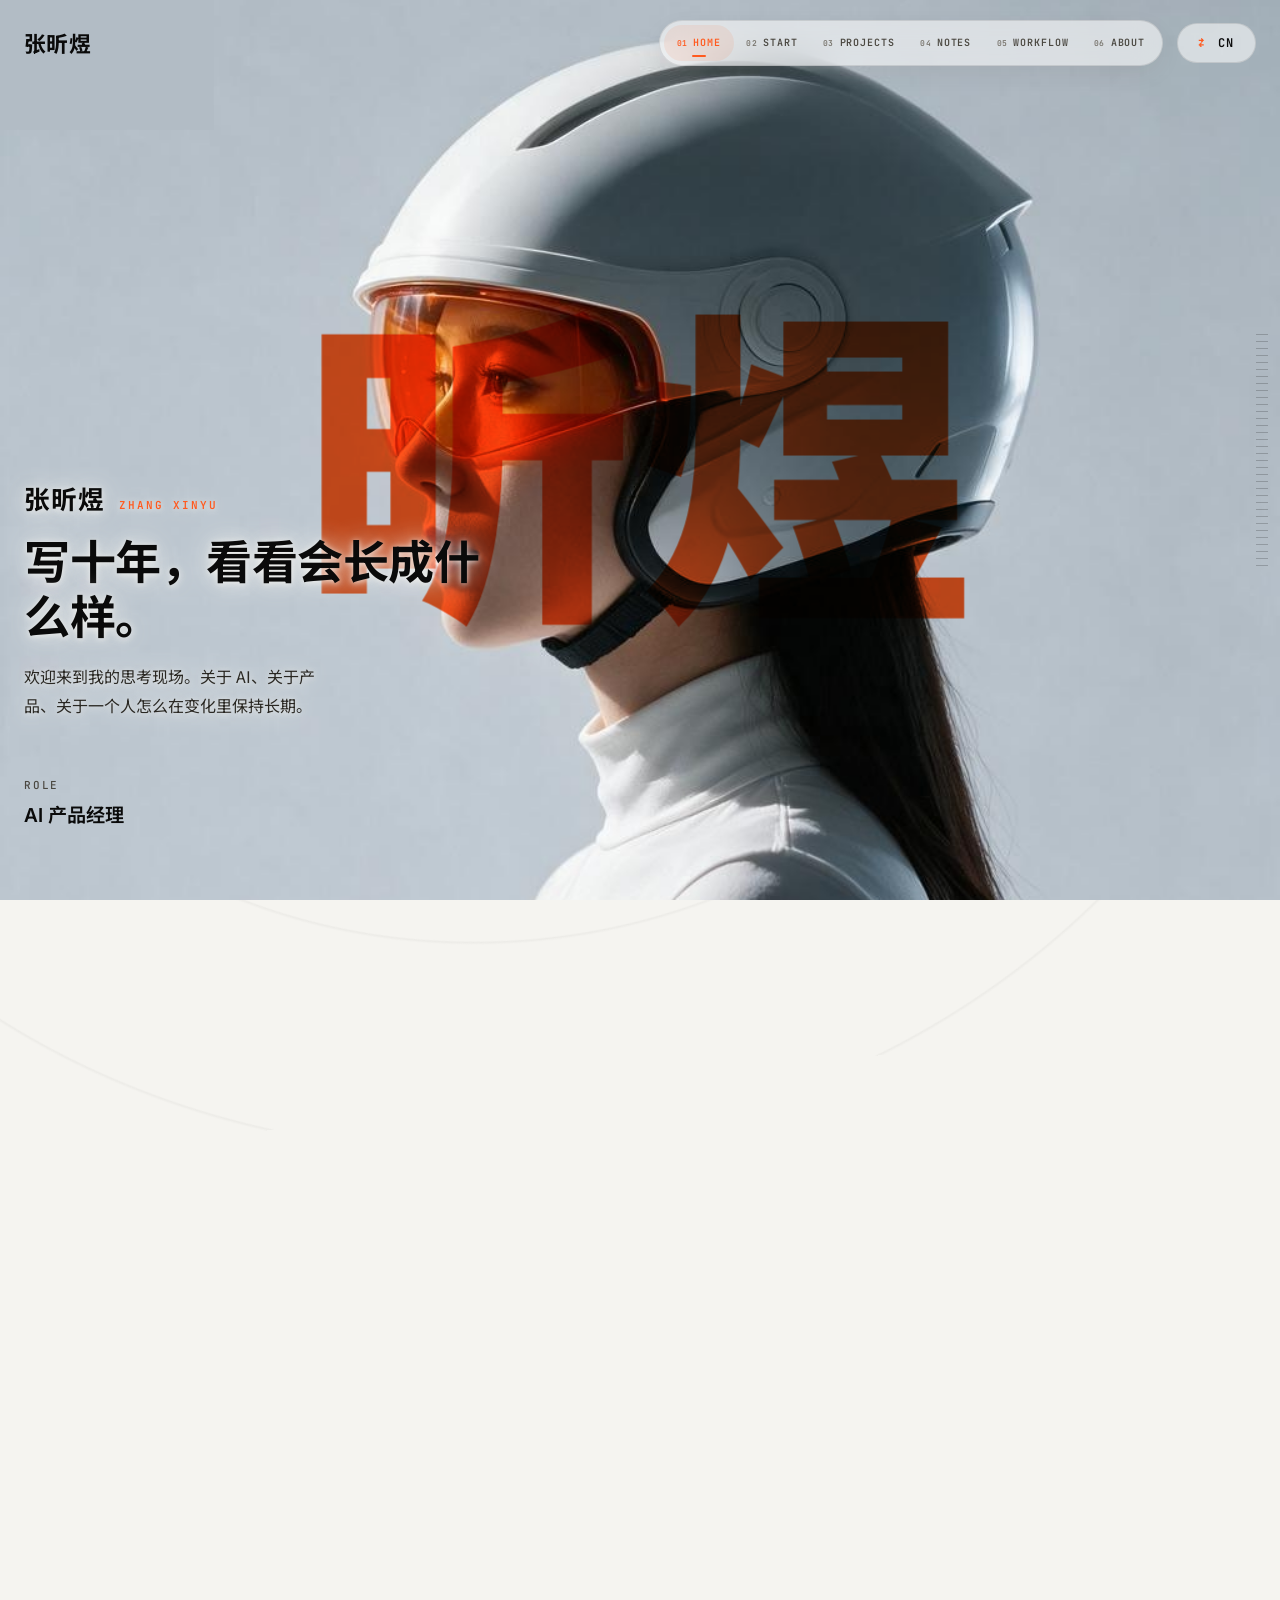
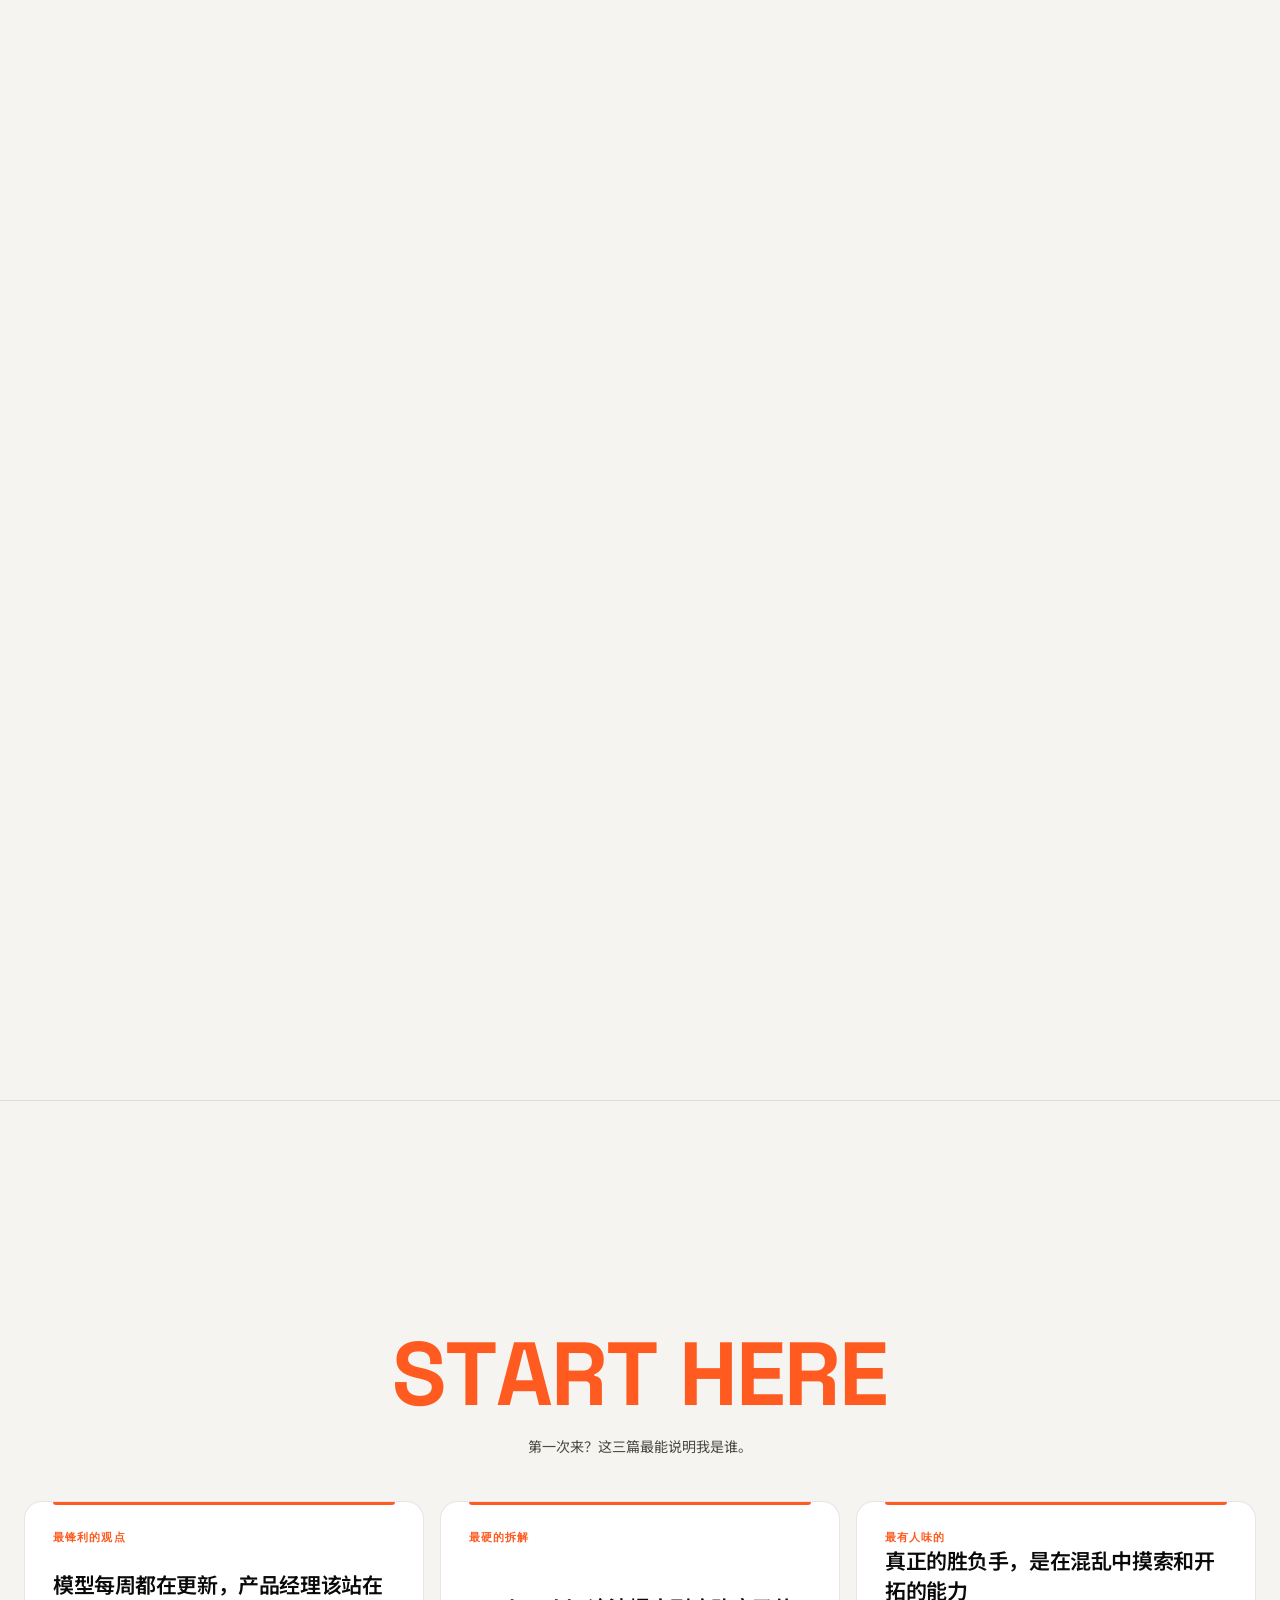
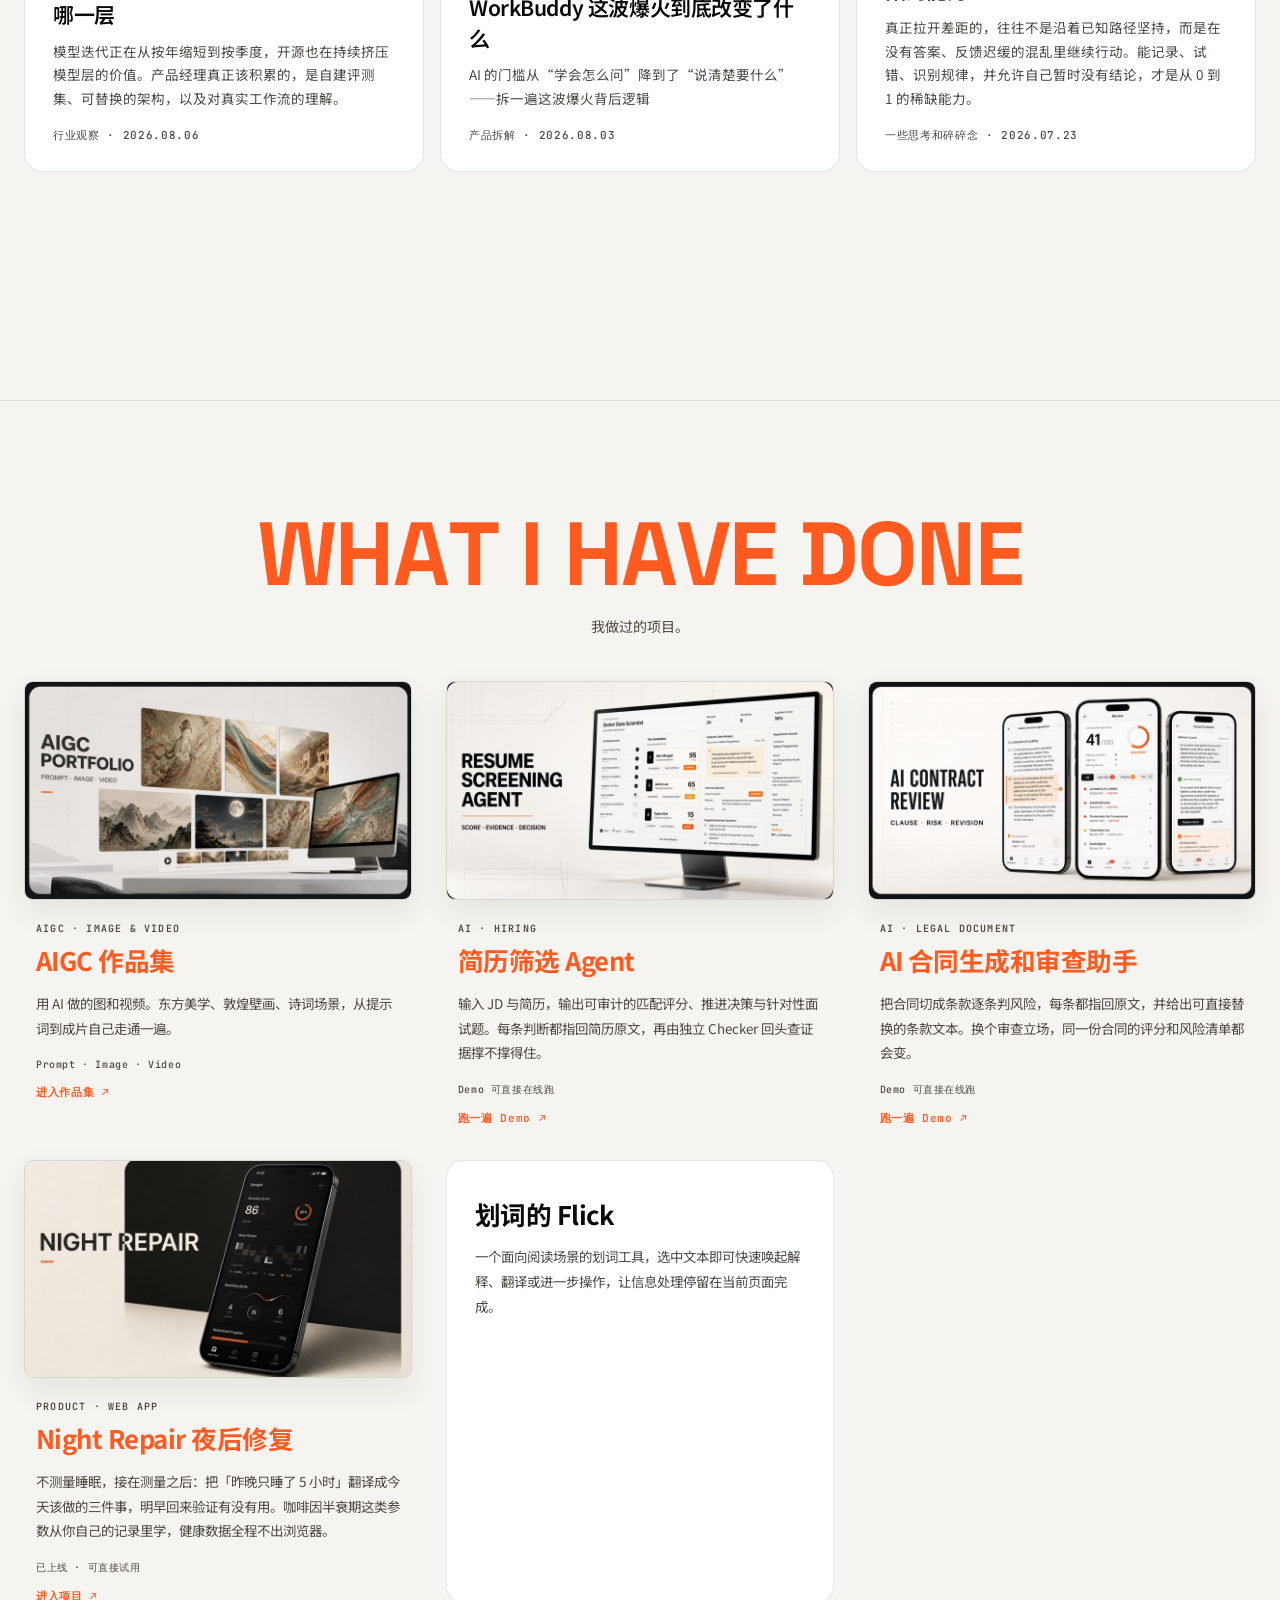
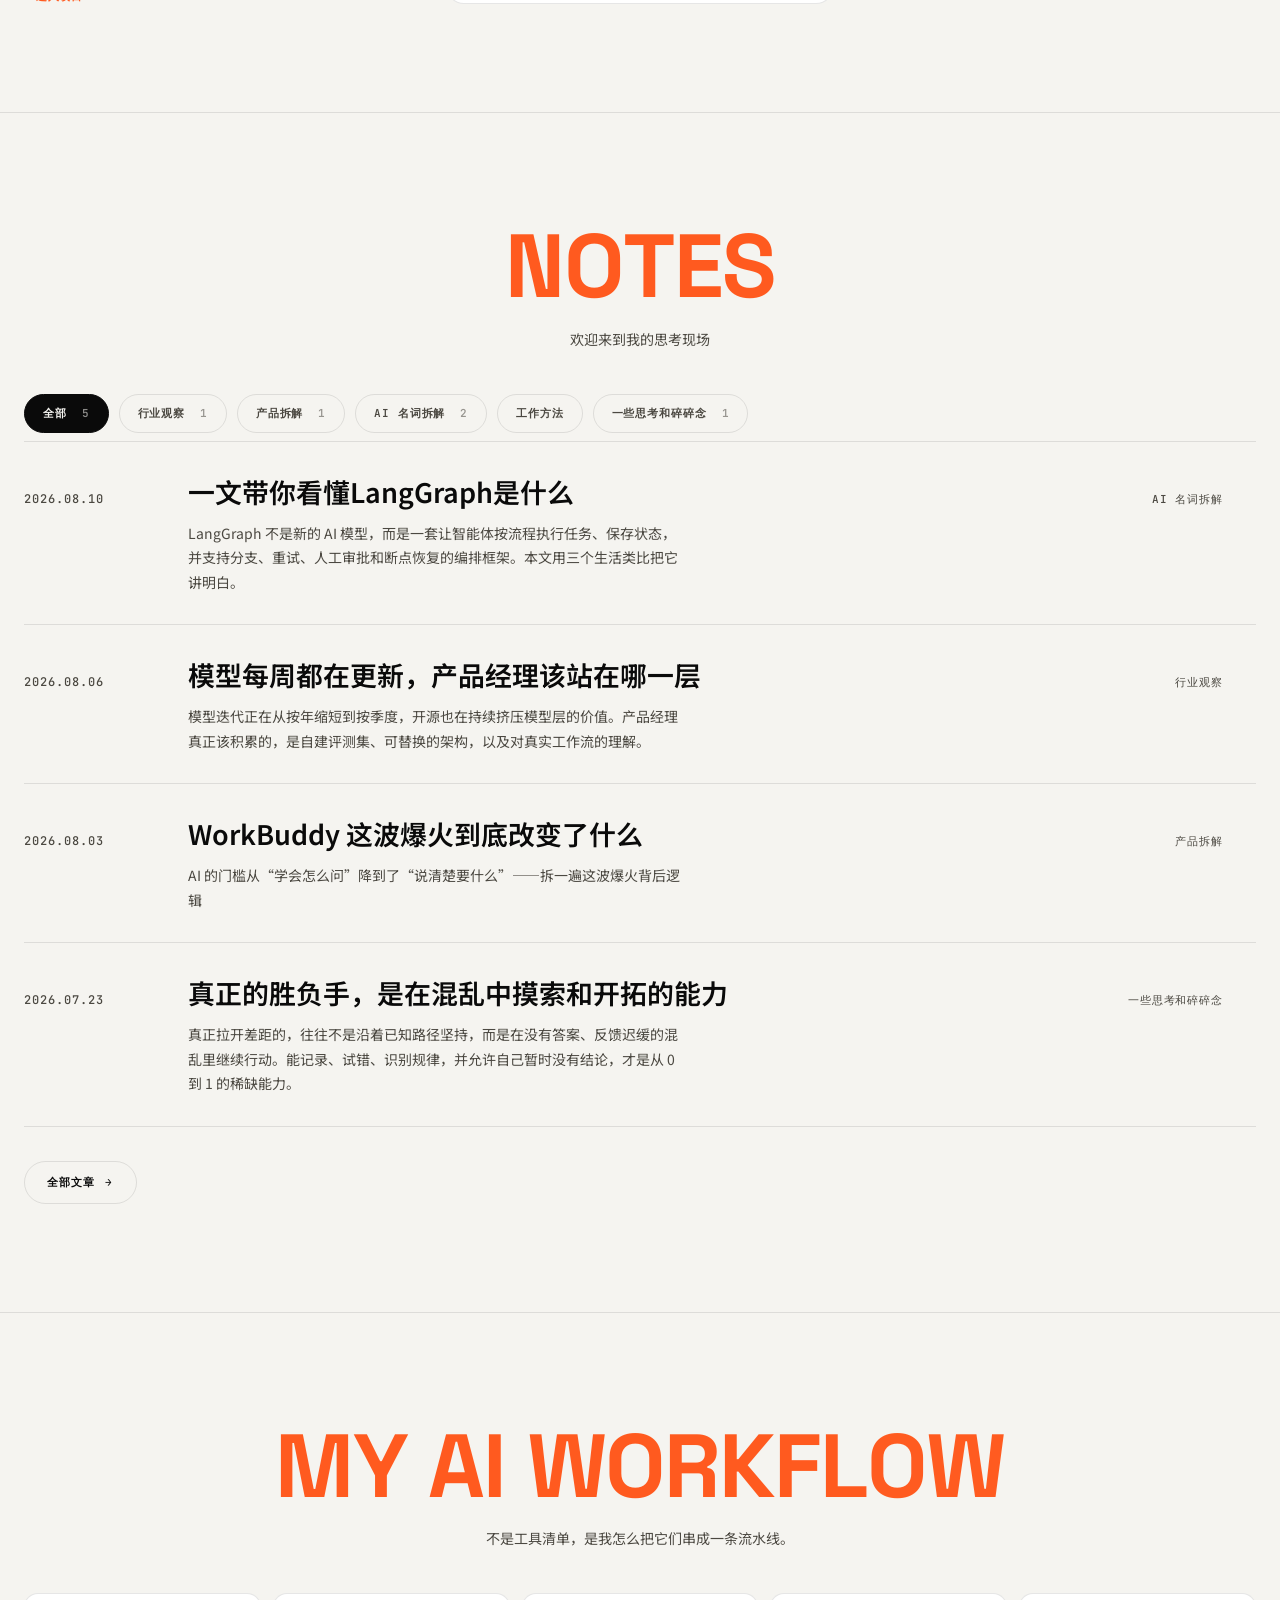
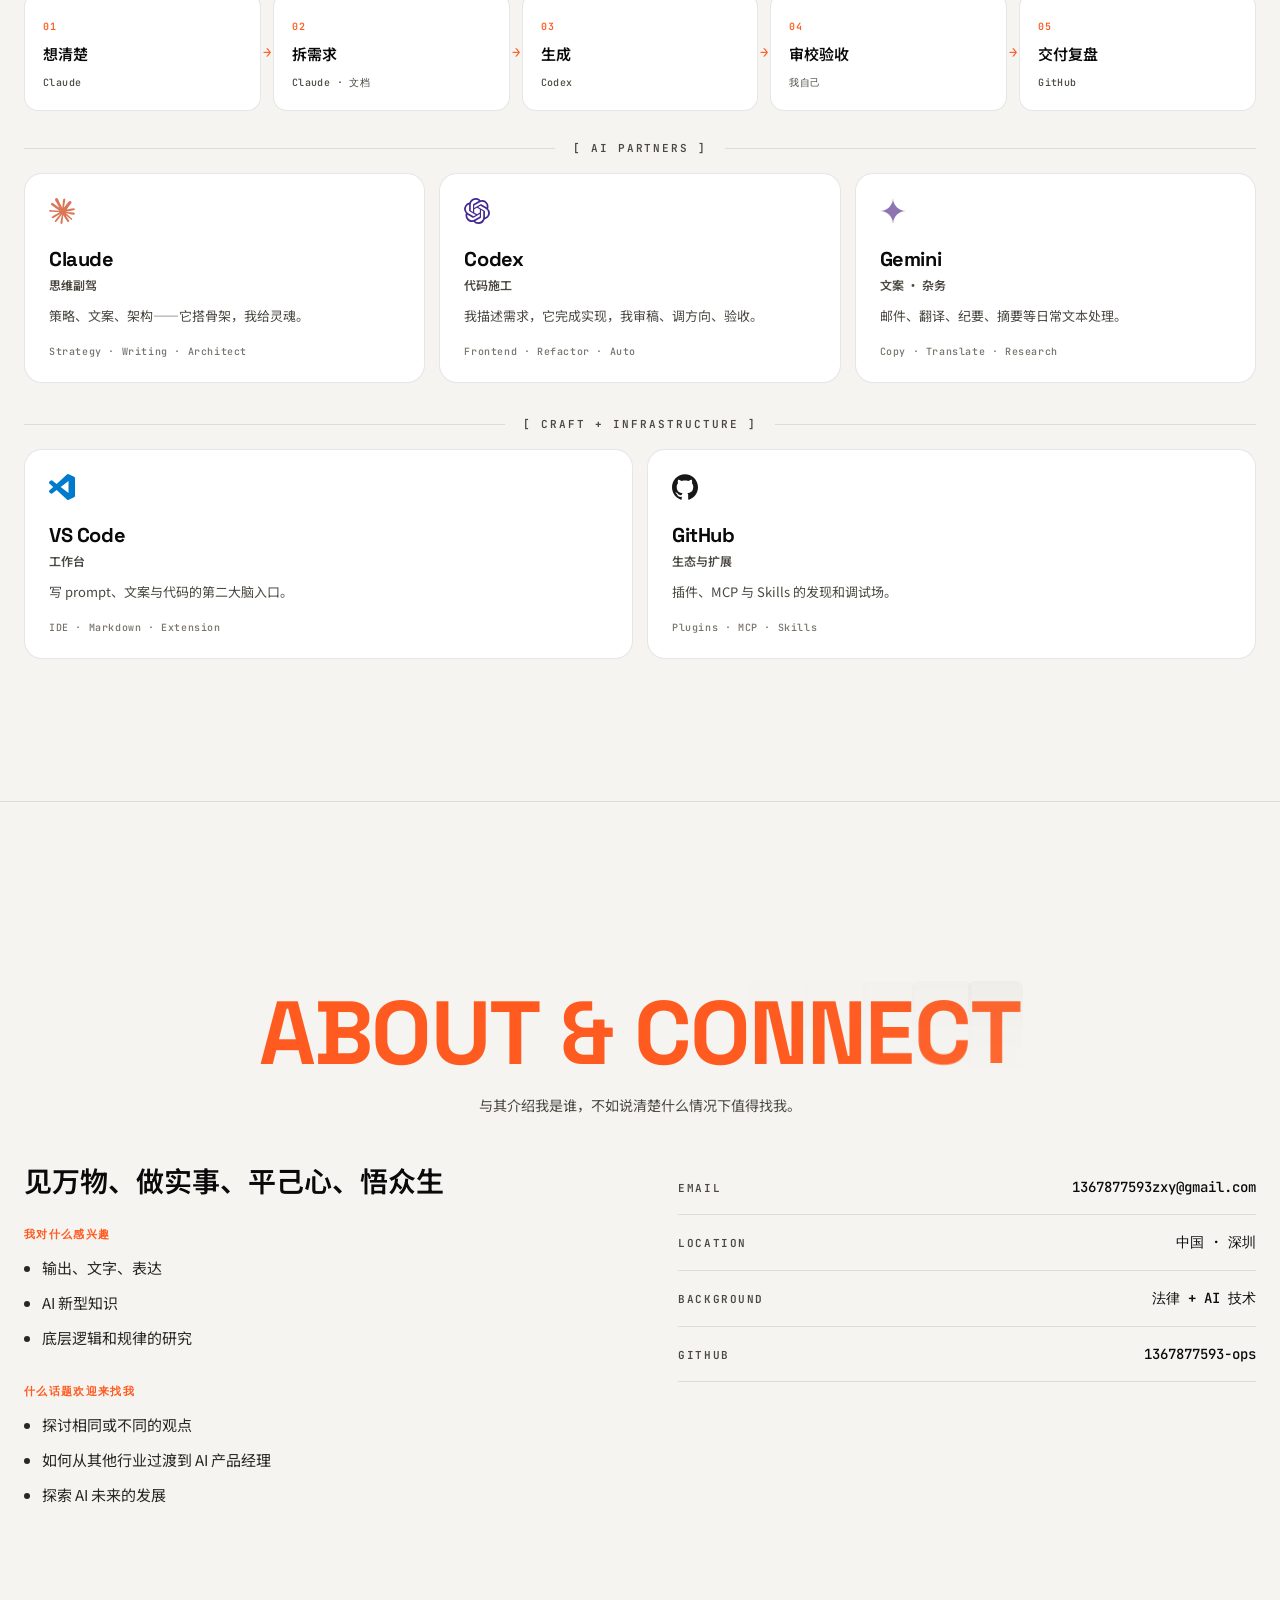
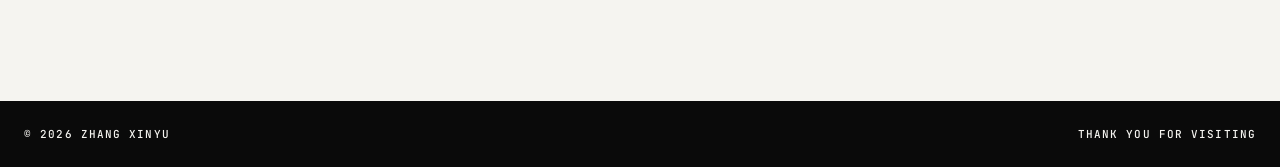
==== commit 1fca8186: "新增 Night Repair 项目承接页，先讲清楚再给交互 首页卡片原先直接跳线上 App，点进去就是可交互界面，没有 任何铺垫。改成和简历筛选 Agent、契合合同审查一样的结构： 先说清楚给谁用" ====
--- a/index.html
+++ b/index.html
@@ -97,8 +97,8 @@
         <div class="project-copy"><small>AI · LEGAL DOCUMENT</small><h3>AI 合同生成和审查助手</h3><p>把合同切成条款逐条判风险，每条都指回原文，并给出可直接替换的条款文本。换个审查立场，同一份合同的评分和风险清单都会变。</p><em>Demo 可直接在线跑</em><a class="deck-link" href="qihe.html">跑一遍 Demo ↗</a></div>
       </article>
       <article class="project-card project-card-cover">
-        <a class="project-cover" href="https://1367877593-ops.github.io/Night-repair-App/" target="_blank" rel="noopener noreferrer" aria-label="进入 Night Repair 夜间修复项目"><img src="assets/project-night-repair-cover.jpg" width="1600" height="900" loading="lazy" alt="Night Repair 夜间修复项目封面"></a>
-        <div class="project-copy"><small>PRODUCT · WEB APP</small><h3>Night Repair 夜间修复</h3><p>一个已经上线可访问的小产品，从想法、界面到部署由我完整走通一遍。</p><em>Web · Design · Deploy</em><a class="deck-link" href="https://1367877593-ops.github.io/Night-repair-App/" target="_blank" rel="noopener noreferrer">查看项目 ↗</a></div>
+        <a class="project-cover" href="night-repair.html" aria-label="进入 Night Repair 夜后修复项目"><img src="assets/project-night-repair-cover.jpg" width="1600" height="900" loading="lazy" alt="Night Repair 夜后修复项目封面"></a>
+        <div class="project-copy"><small>PRODUCT · WEB APP</small><h3>Night Repair 夜后修复</h3><p>不测量睡眠，接在测量之后：把「昨晚只睡了 5 小时」翻译成今天该做的三件事，明早回来验证有没有用。咖啡因半衰期这类参数从你自己的记录里学，健康数据全程不出浏览器。</p><em>已上线 · 可直接试用</em><a class="deck-link" href="night-repair.html">进入项目 ↗</a></div>
       </article>
       <article class="project-card project-card-text" data-project="flick">
         <!-- 后续填充：项目分类 -->
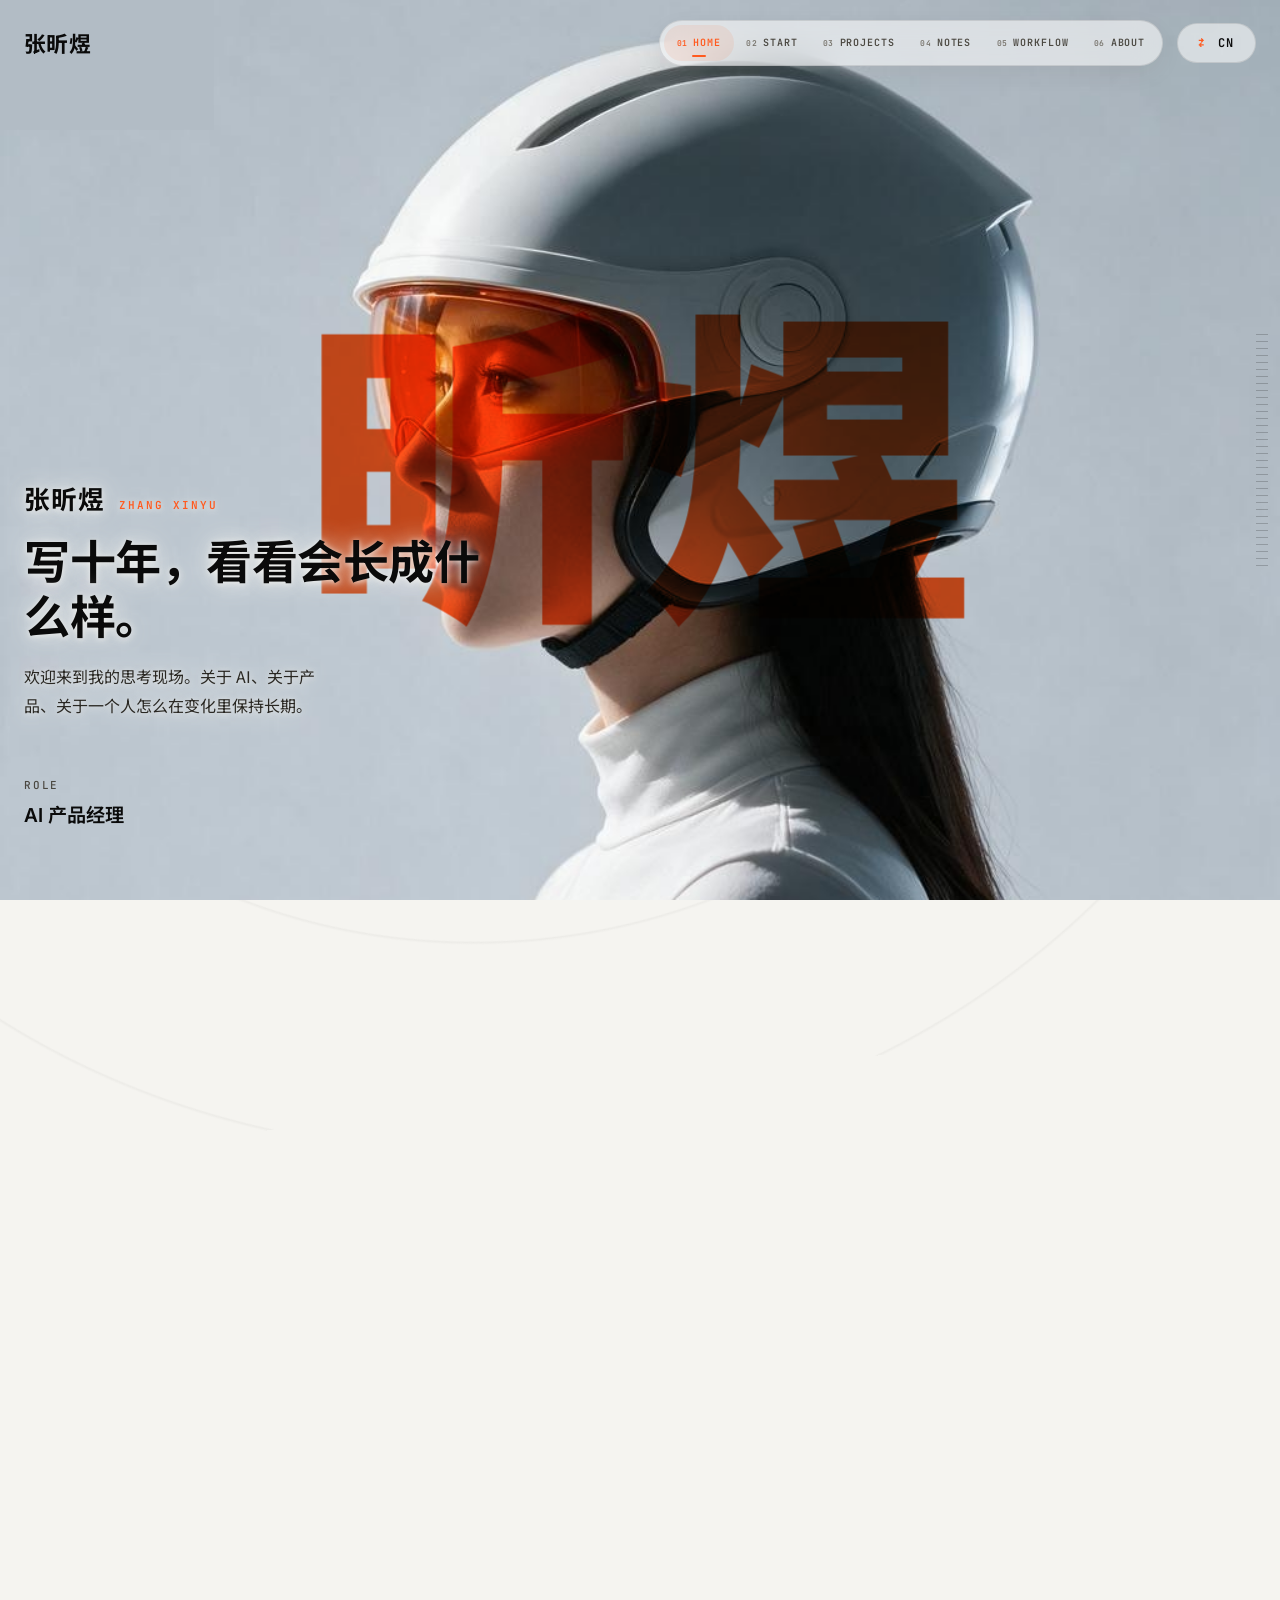
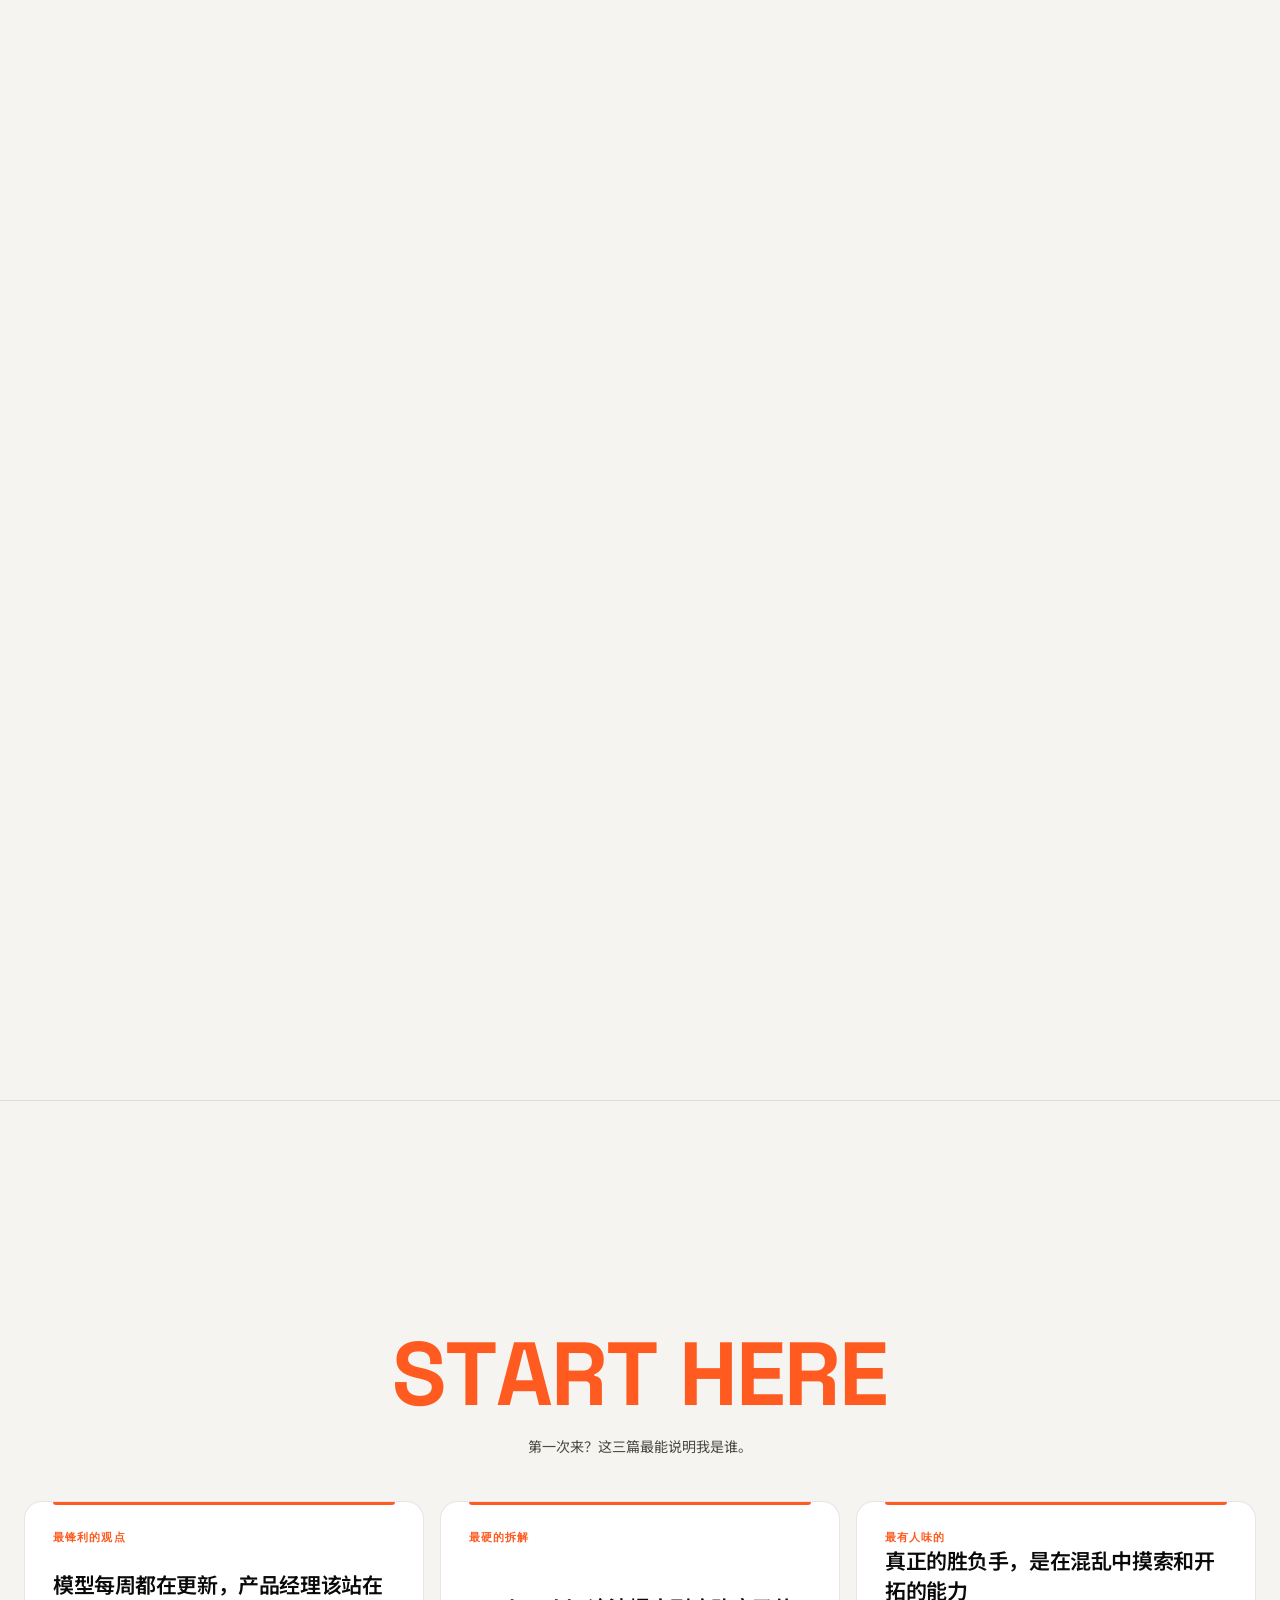
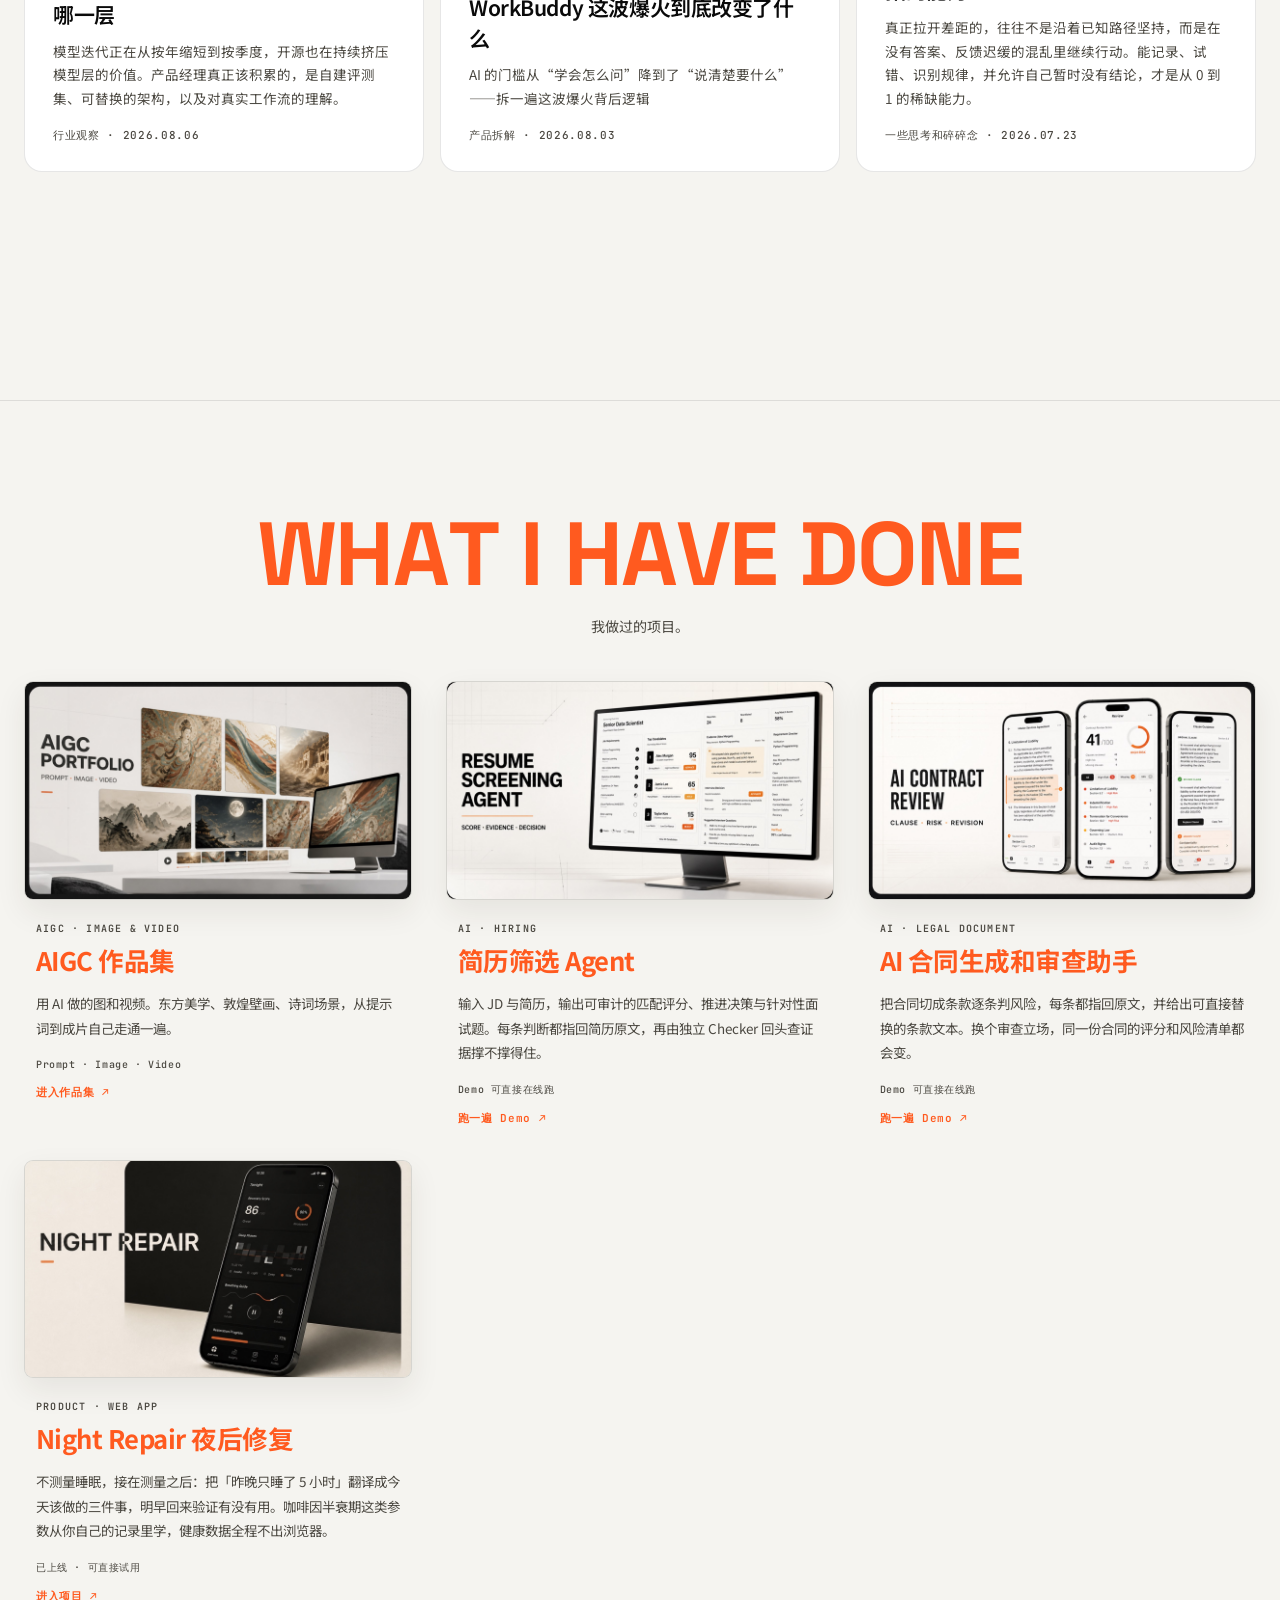
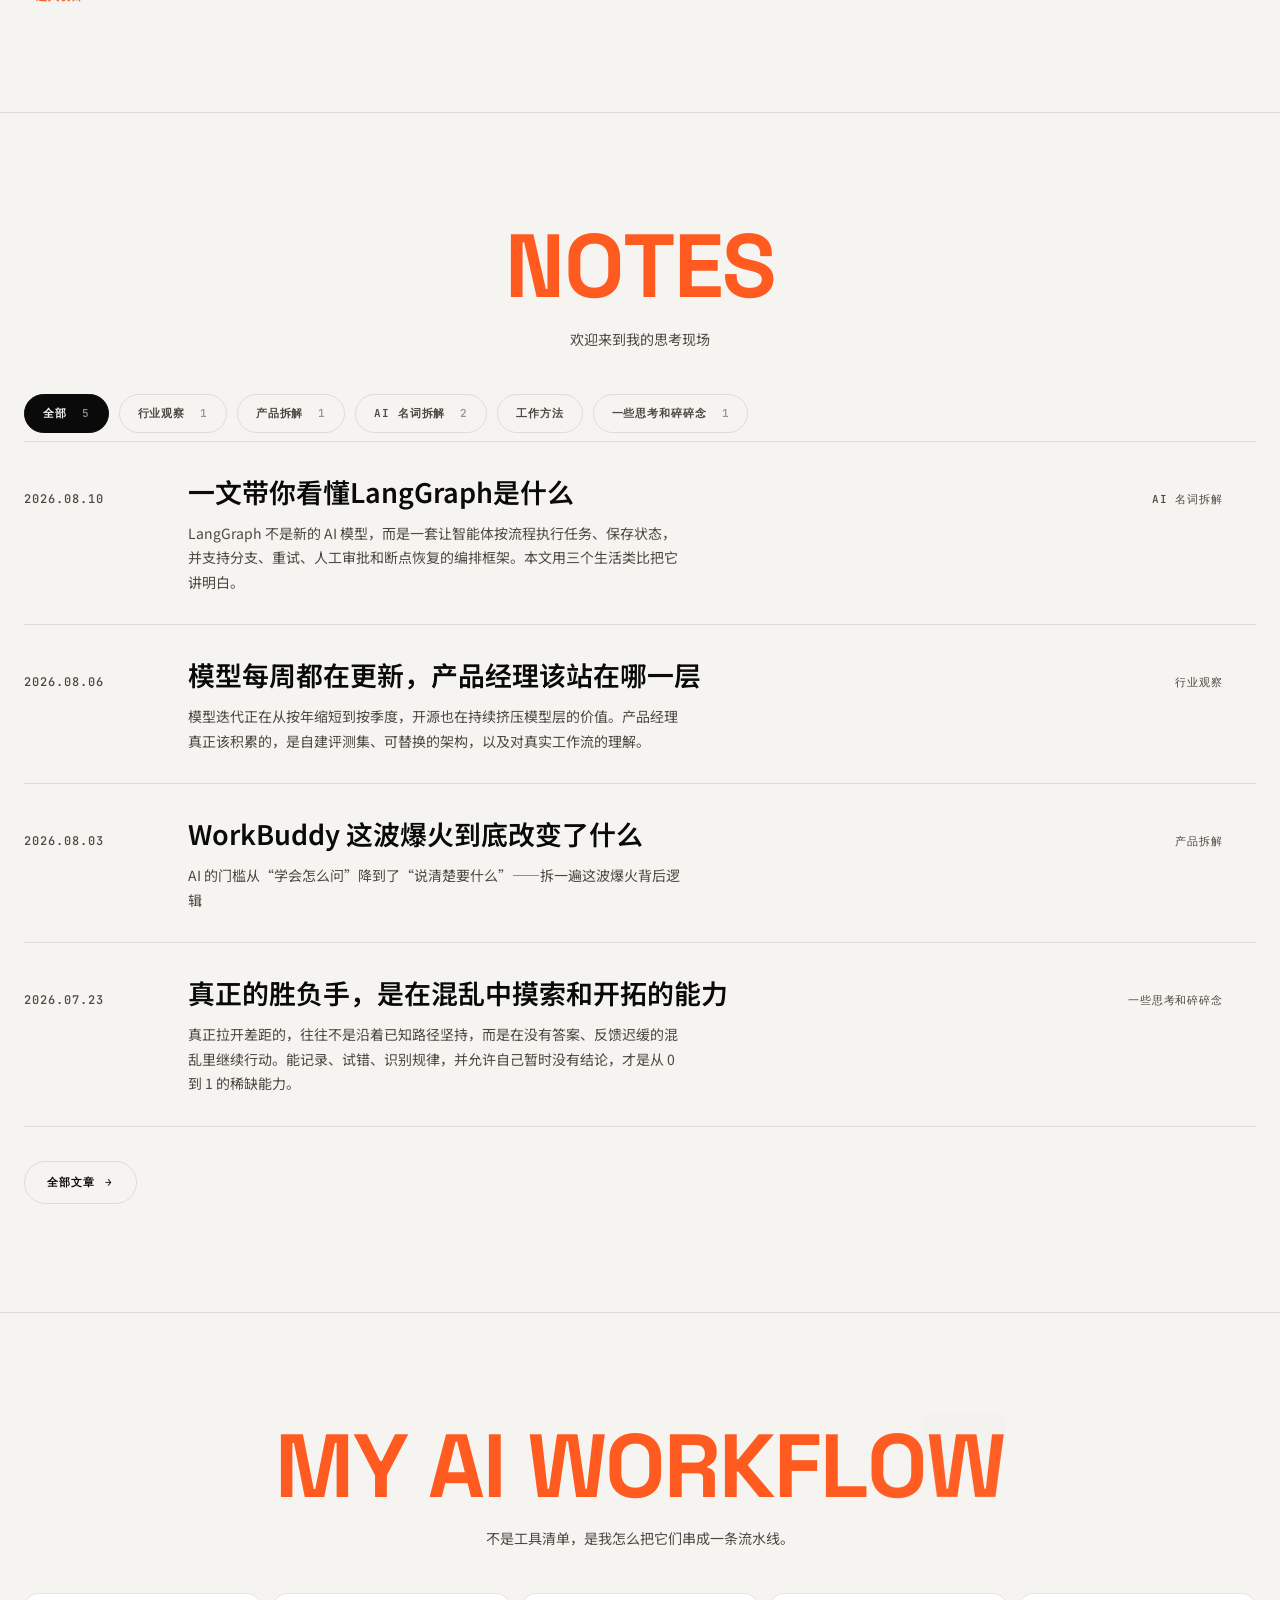
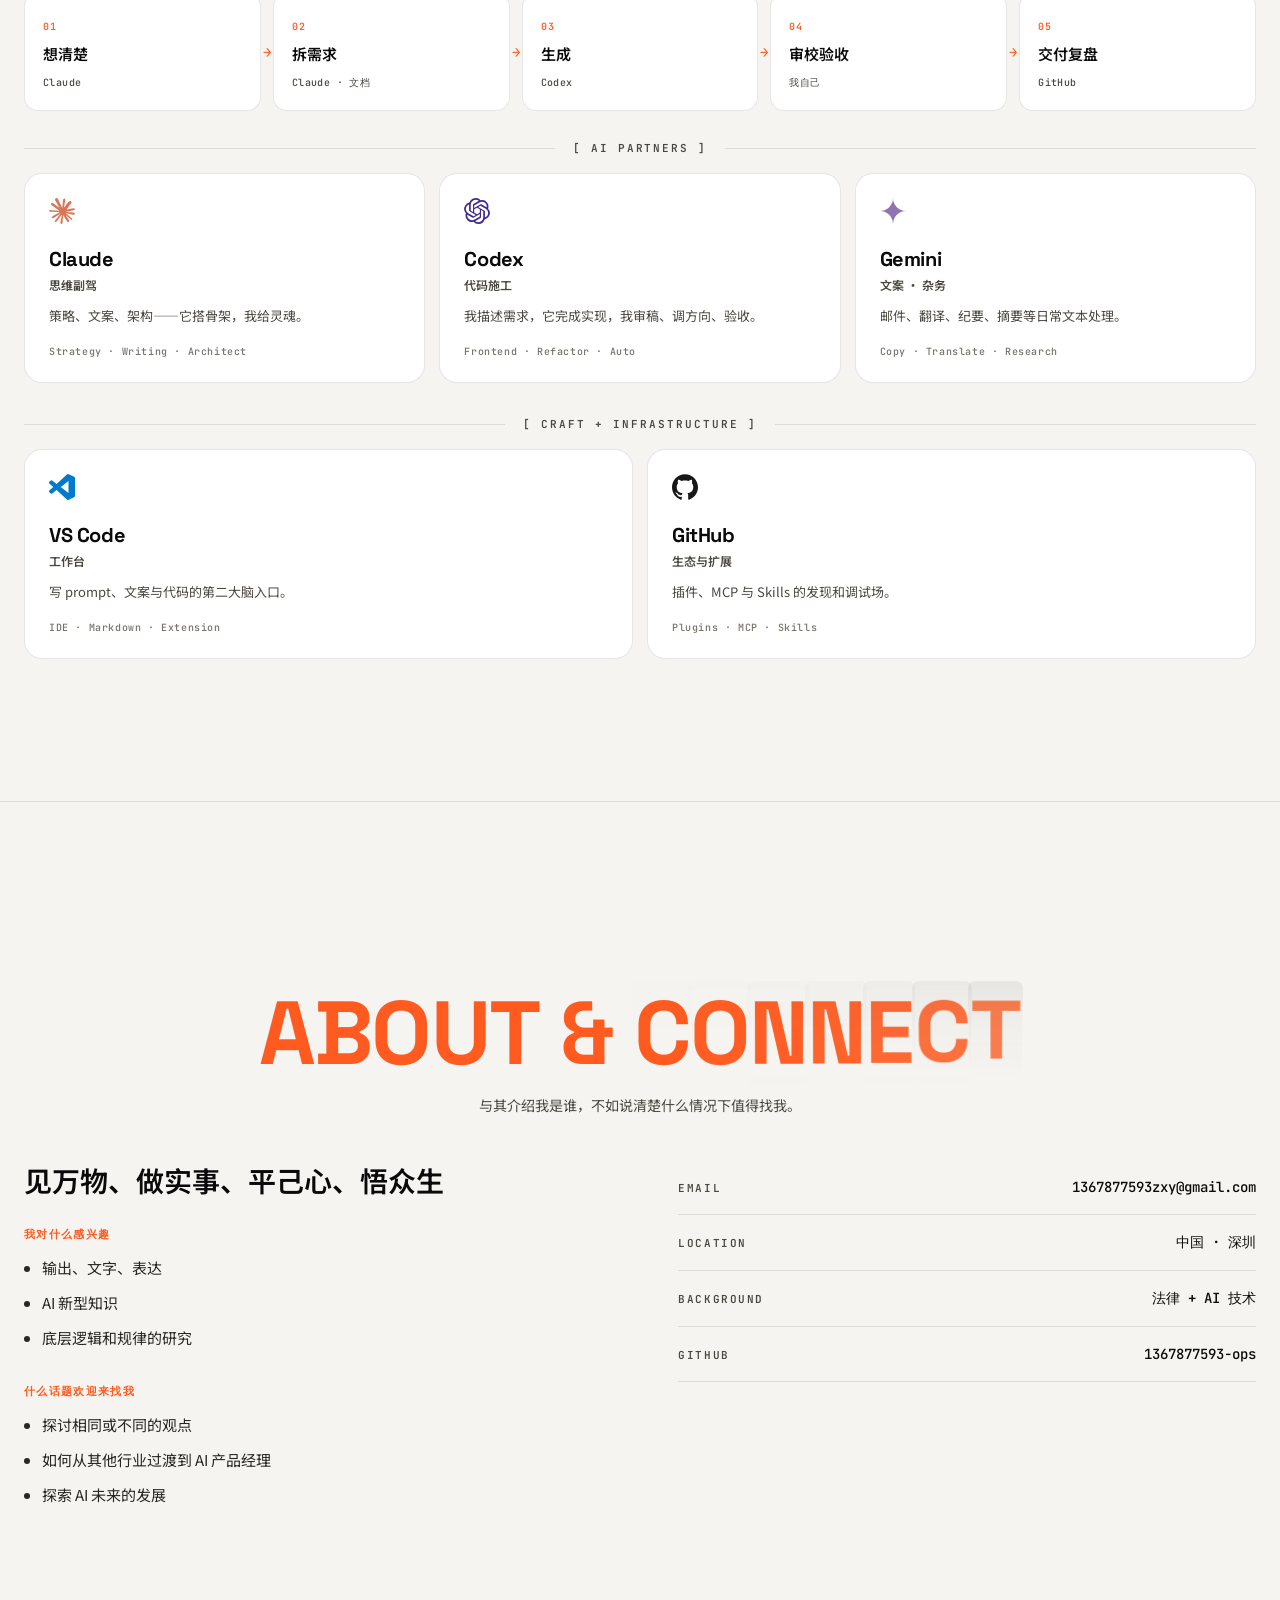
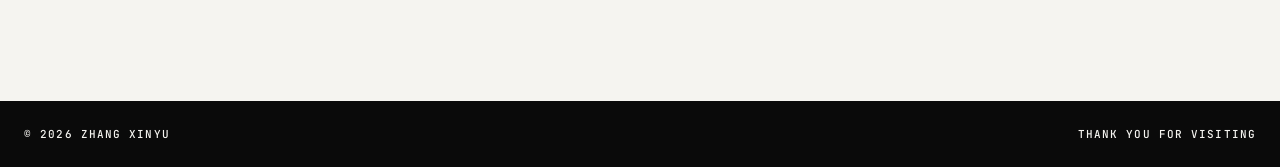
==== commit 6a696941: "Remove Flick project card from homepage" ====
--- a/index.html
+++ b/index.html
@@ -100,18 +100,6 @@
         <a class="project-cover" href="night-repair.html" aria-label="进入 Night Repair 夜后修复项目"><img src="assets/project-night-repair-cover.jpg" width="1600" height="900" loading="lazy" alt="Night Repair 夜后修复项目封面"></a>
         <div class="project-copy"><small>PRODUCT · WEB APP</small><h3>Night Repair 夜后修复</h3><p>不测量睡眠，接在测量之后：把「昨晚只睡了 5 小时」翻译成今天该做的三件事，明早回来验证有没有用。咖啡因半衰期这类参数从你自己的记录里学，健康数据全程不出浏览器。</p><em>已上线 · 可直接试用</em><a class="deck-link" href="night-repair.html">进入项目 ↗</a></div>
       </article>
-      <article class="project-card project-card-text" data-project="flick">
-        <!-- 后续填充：项目分类 -->
-        <small hidden></small>
-        <h3>划词的 Flick</h3>
-        <!-- 后续填充：项目简介 -->
-        <p>一个面向阅读场景的划词工具，选中文本即可快速唤起解释、翻译或进一步操作，让信息处理停留在当前页面完成。</p>
-        <!-- 后续填充：项目标签 -->
-        <em hidden></em>
-        <!-- 后续二选一：无公开链接状态 / 公开链接 -->
-        <span class="deck-tag" hidden></span>
-        <a class="deck-link" hidden></a>
-      </article>
     </div>
   </div>
 </section>
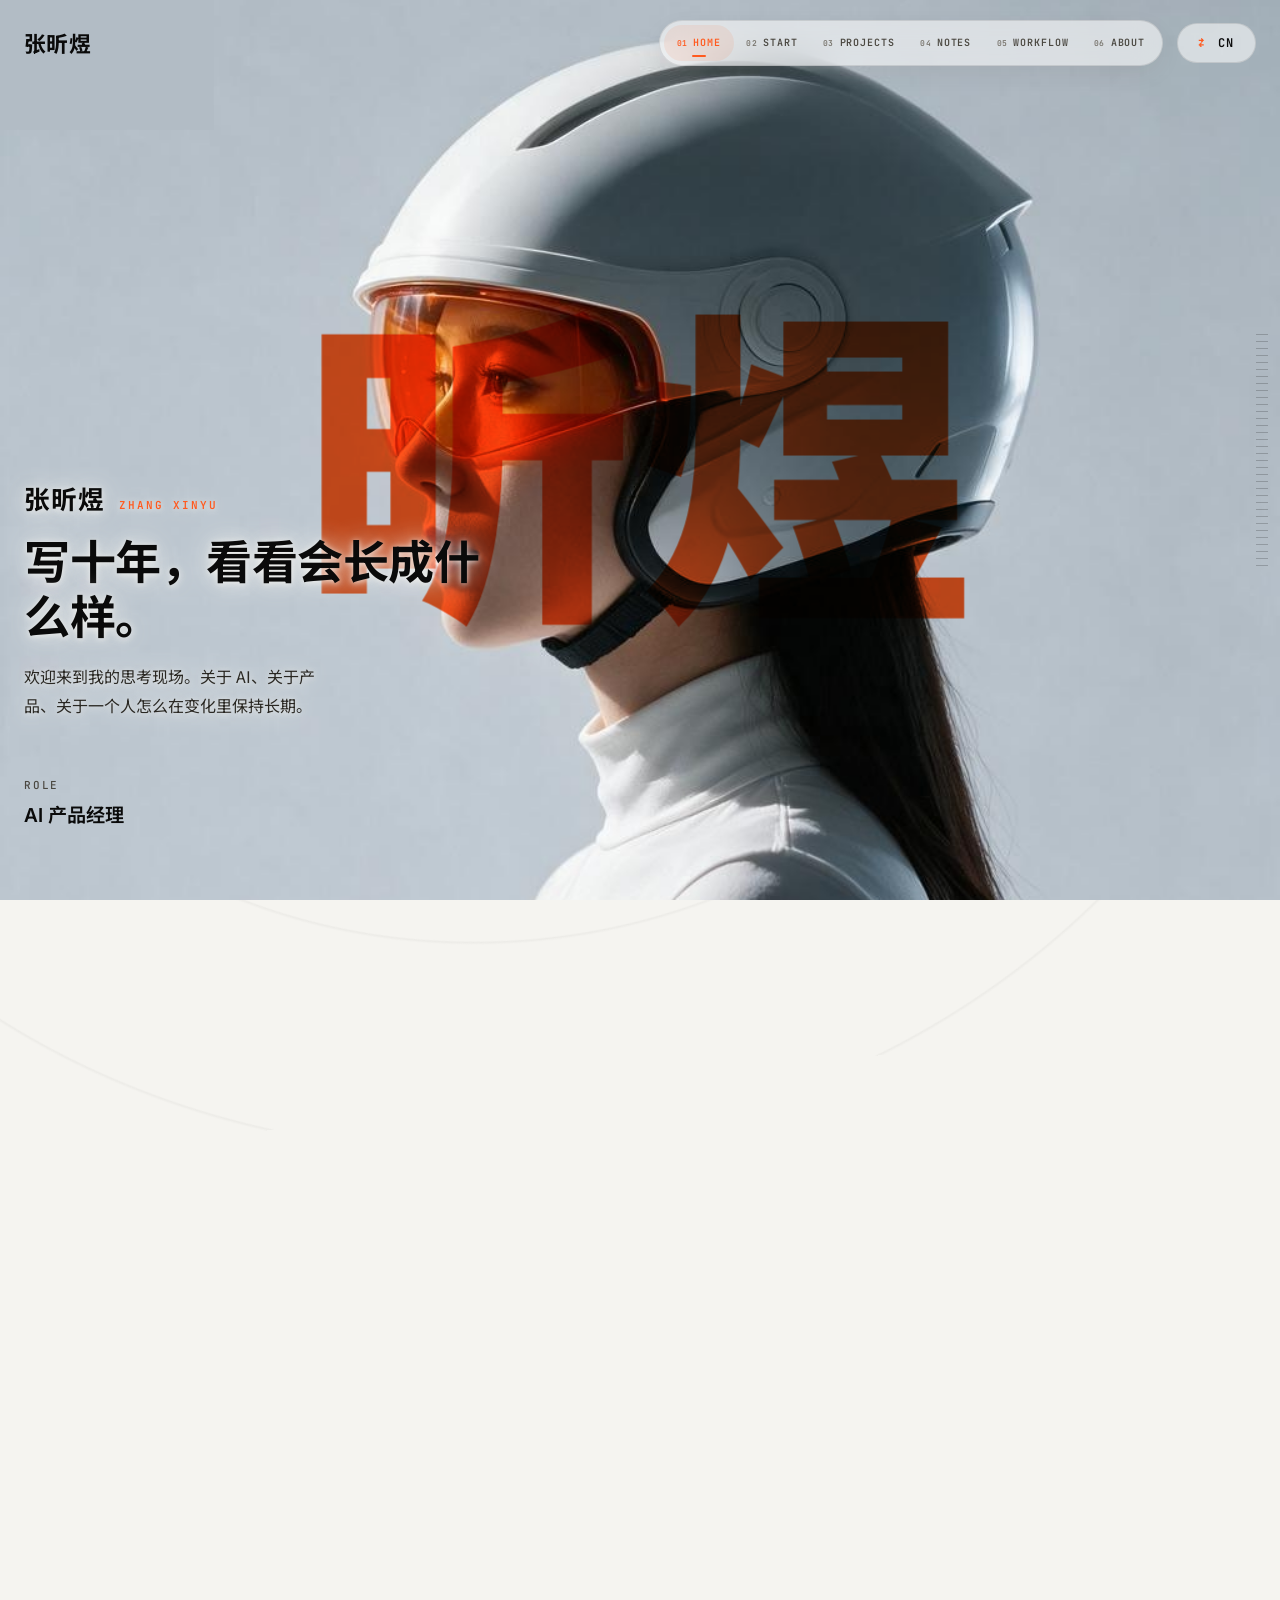
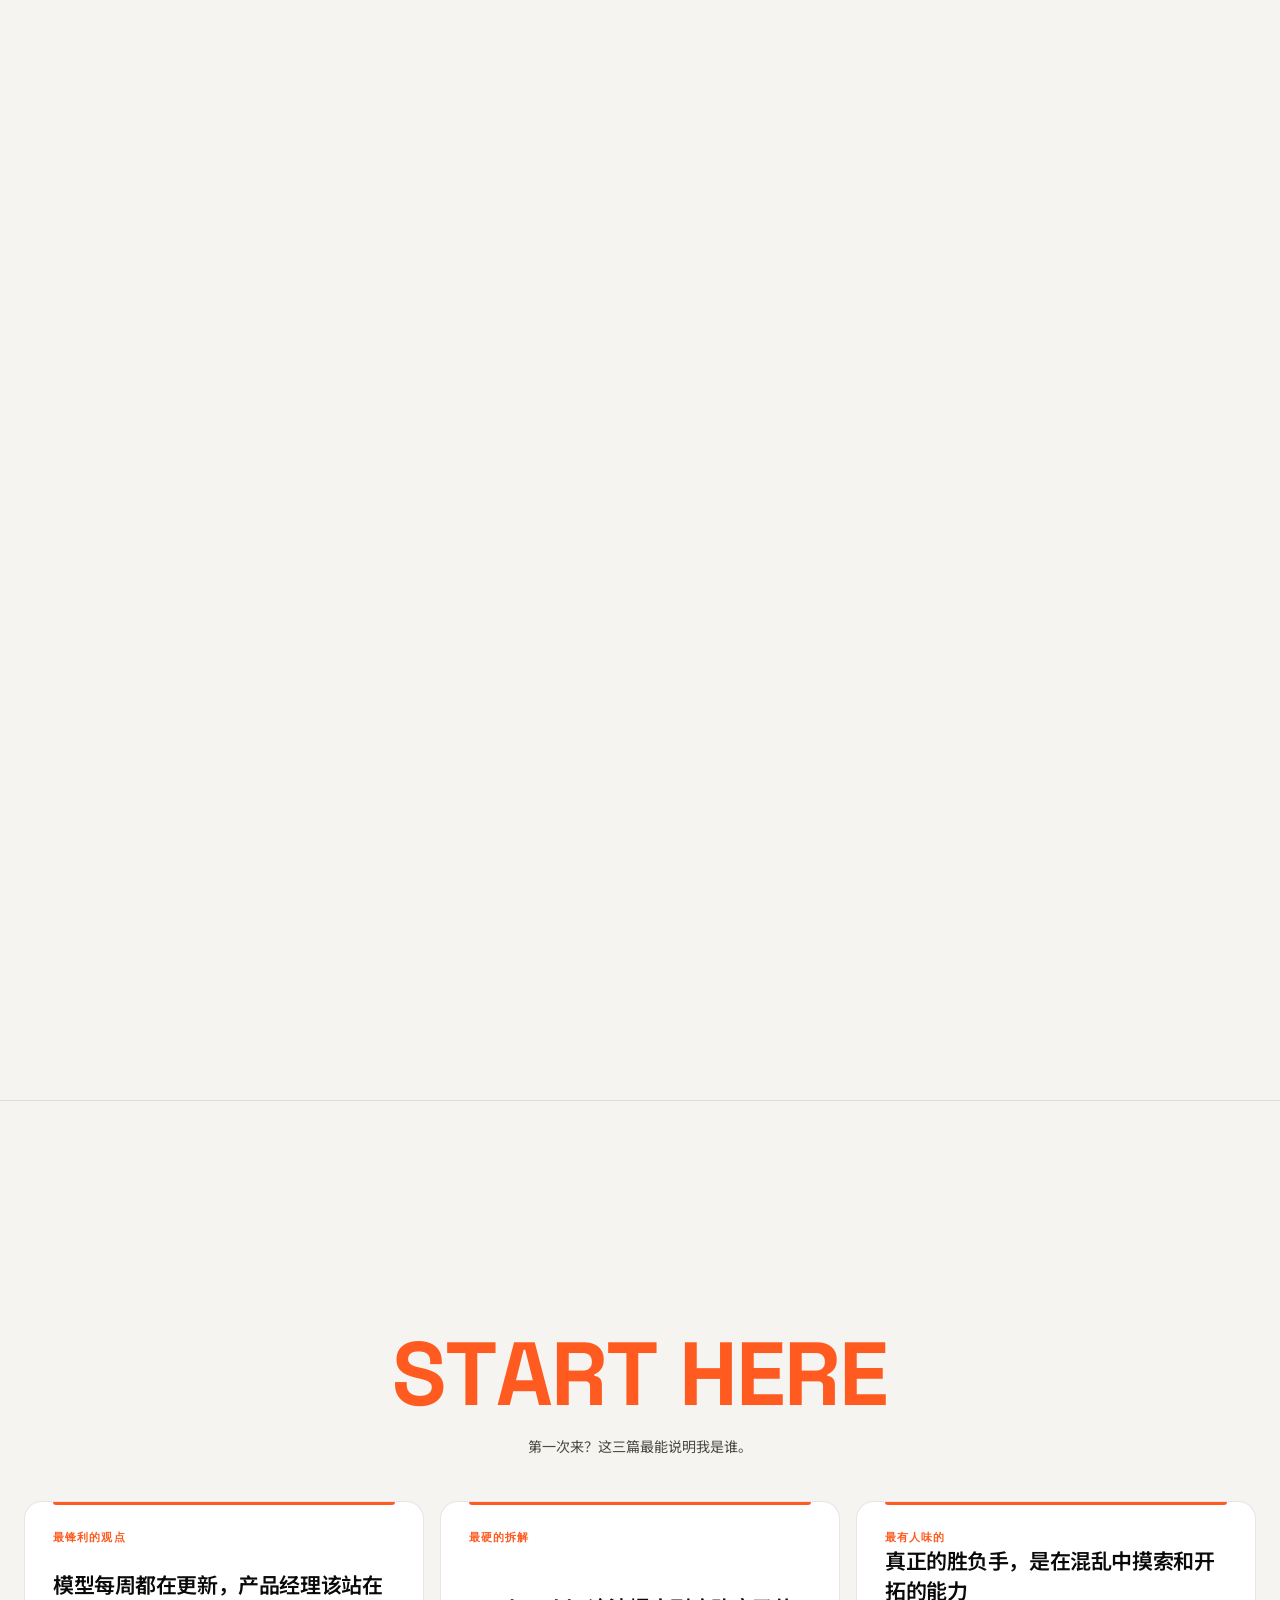
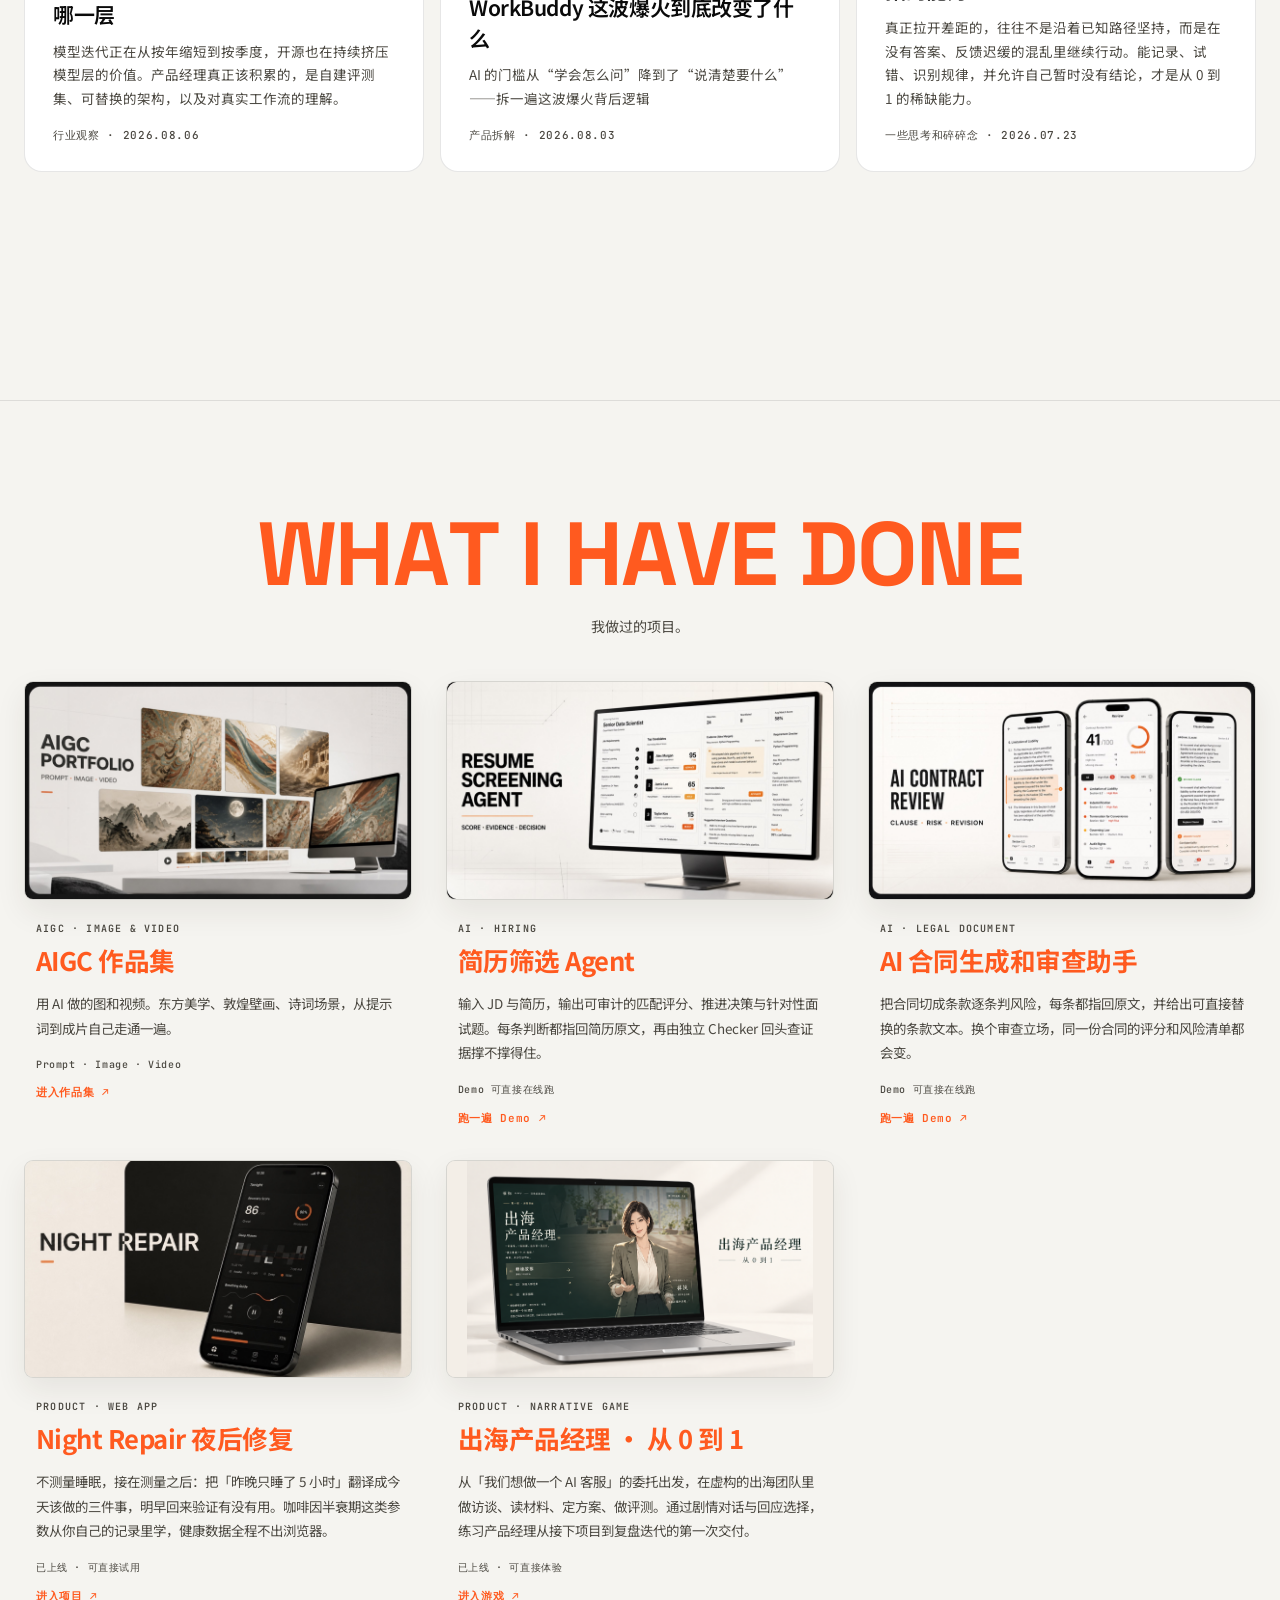
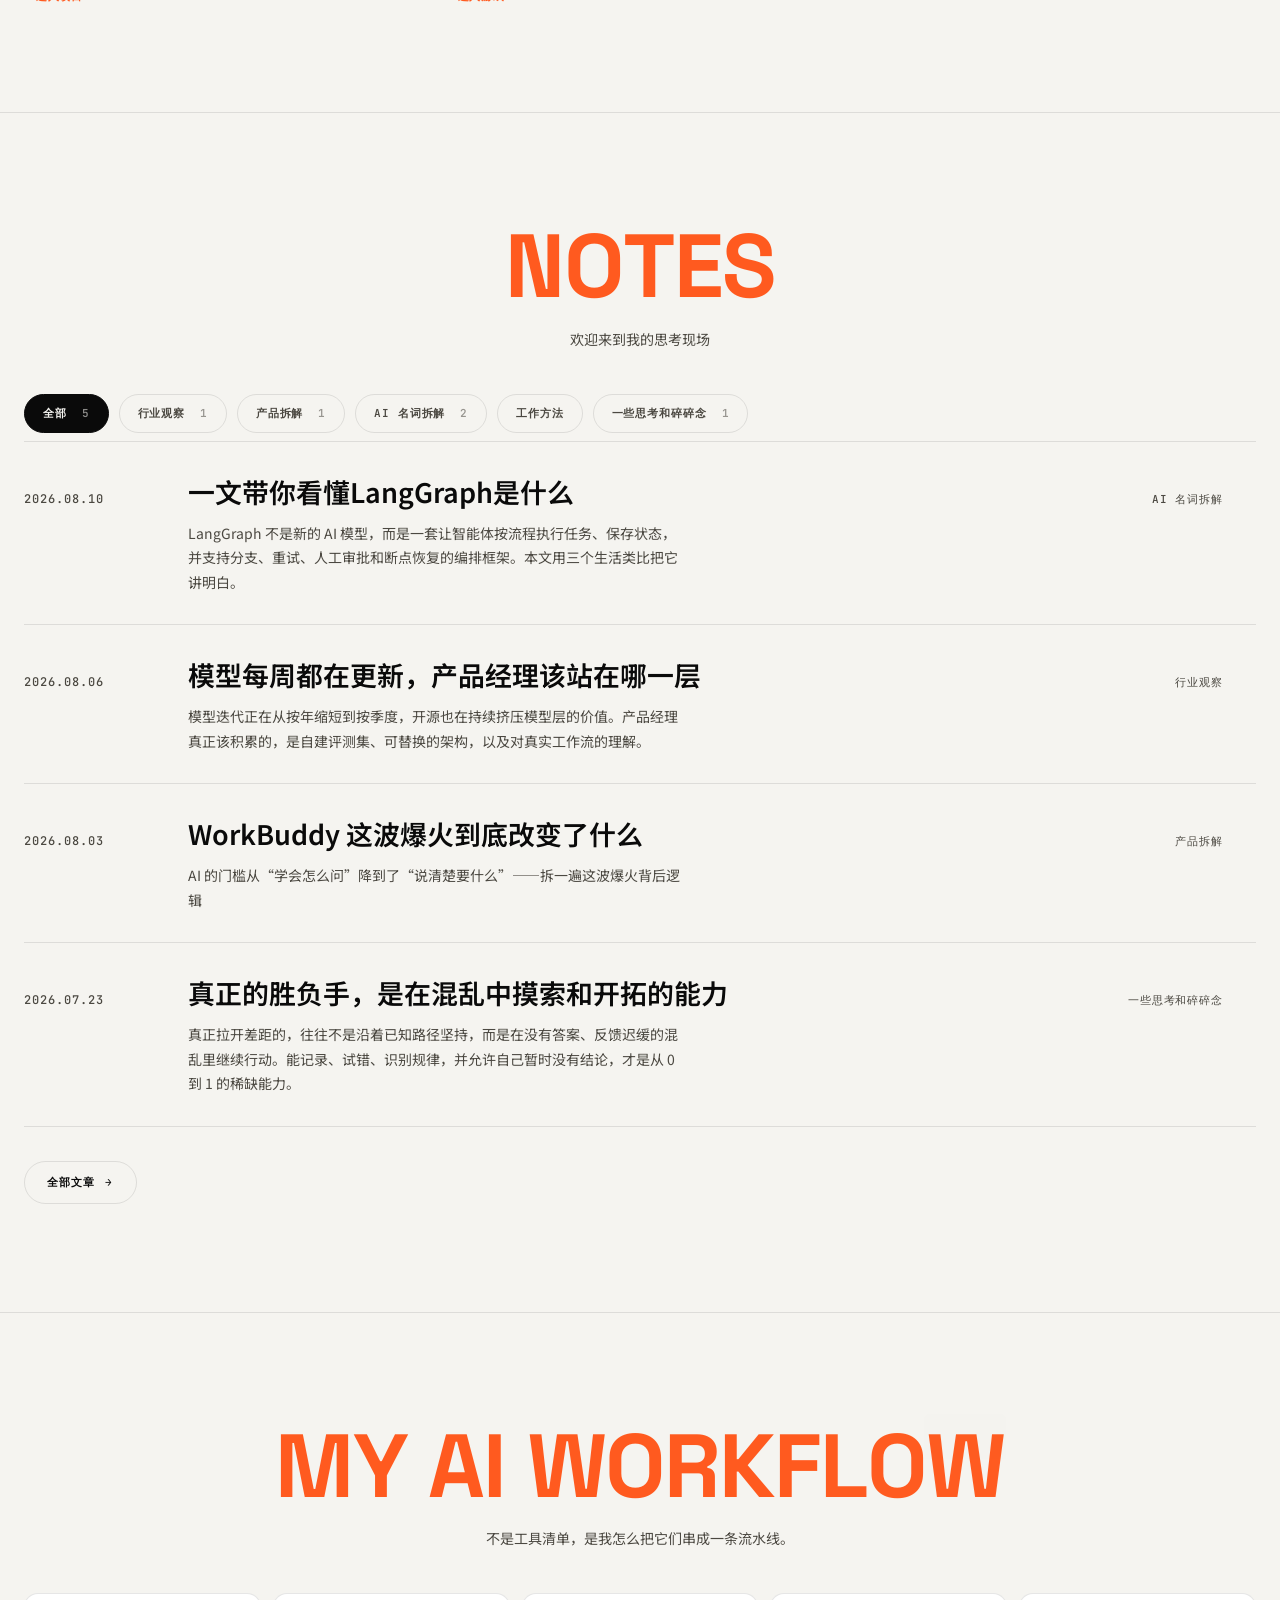
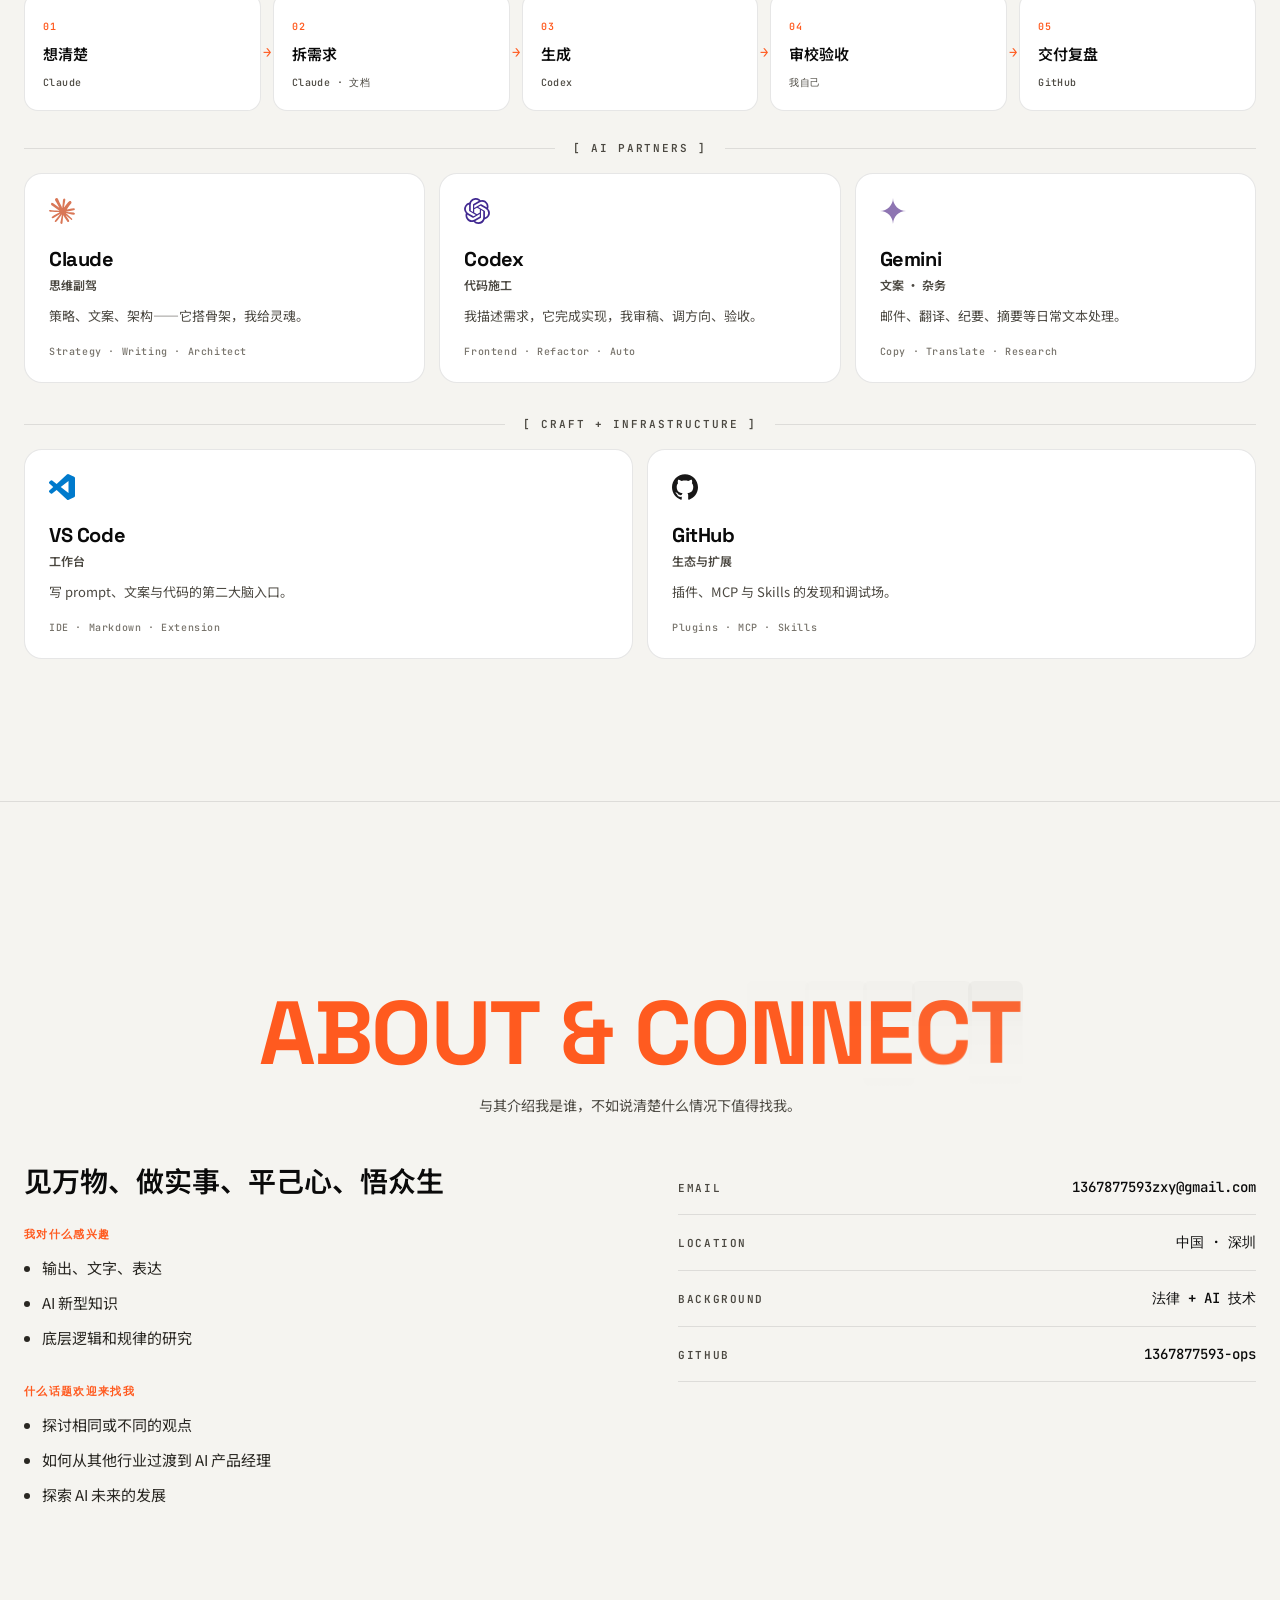
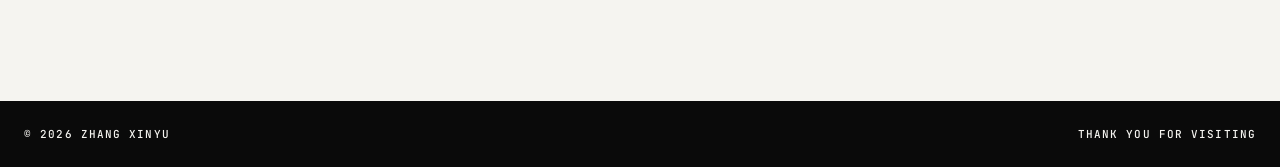
==== commit 8ac794f3: "Add product manager game project and live embed" ====
--- a/index.html
+++ b/index.html
@@ -1,4 +1,4 @@
-<!doctype html><html lang="zh-CN"><head><meta charset="UTF-8"><meta name="viewport" content="width=device-width,initial-scale=1"><meta name="description" content="张昕煜的思考现场 — 关于 AI、关于产品、关于一个人怎么在变化里保持长期"><title>◤ 张昕煜 // 思考现场 ◢</title><link rel="canonical" href="https://zhangxinyuzxy.com/"><meta property="og:type" content="website"><meta property="og:title" content="张昕煜 · 思考现场"><meta property="og:description" content="关于 AI、关于产品、关于一个人怎么在变化里保持长期。"><meta property="og:url" content="https://zhangxinyuzxy.com/"><meta property="og:image" content="https://zhangxinyuzxy.com/assets/hero.png"><meta name="twitter:card" content="summary_large_image"><script type="application/ld+json">{"@context":"https://schema.org","@type":"Person","name":"张昕煜","alternateName":"ZHANG XINYU","url":"https://zhangxinyuzxy.com/","jobTitle":"AI 产品经理","sameAs":["https://github.com/1367877593-ops"]}</script><link rel="preconnect" href="https://fonts.googleapis.com"><link rel="preconnect" href="https://fonts.gstatic.com" crossorigin><link href="https://fonts.googleapis.com/css2?family=Space+Grotesk:wght@400;500;600;700&family=Inter:wght@300;400;500;600;700&family=JetBrains+Mono:wght@400;500;600;700&family=Noto+Sans+SC:wght@300;400;500;700&display=swap" rel="stylesheet"><link rel="stylesheet" href="style.css?v=20260825-3"><link rel="stylesheet" href="fold-text.css?v=20260824-1"></head><body>
+<!doctype html><html lang="zh-CN"><head><meta charset="UTF-8"><meta name="viewport" content="width=device-width,initial-scale=1"><meta name="description" content="张昕煜的思考现场 — 关于 AI、关于产品、关于一个人怎么在变化里保持长期"><title>◤ 张昕煜 // 思考现场 ◢</title><link rel="canonical" href="https://zhangxinyuzxy.com/"><meta property="og:type" content="website"><meta property="og:title" content="张昕煜 · 思考现场"><meta property="og:description" content="关于 AI、关于产品、关于一个人怎么在变化里保持长期。"><meta property="og:url" content="https://zhangxinyuzxy.com/"><meta property="og:image" content="https://zhangxinyuzxy.com/assets/hero.png"><meta name="twitter:card" content="summary_large_image"><script type="application/ld+json">{"@context":"https://schema.org","@type":"Person","name":"张昕煜","alternateName":"ZHANG XINYU","url":"https://zhangxinyuzxy.com/","jobTitle":"AI 产品经理","sameAs":["https://github.com/1367877593-ops"]}</script><link rel="preconnect" href="https://fonts.googleapis.com"><link rel="preconnect" href="https://fonts.gstatic.com" crossorigin><link href="https://fonts.googleapis.com/css2?family=Space+Grotesk:wght@400;500;600;700&family=Inter:wght@300;400;500;600;700&family=JetBrains+Mono:wght@400;500;600;700&family=Noto+Sans+SC:wght@300;400;500;700&display=swap" rel="stylesheet"><link rel="stylesheet" href="style.css?v=20261013-1"><link rel="stylesheet" href="fold-text.css?v=20260824-1"></head><body>
 
 <!-- 开场：橙色满屏 → 字母液态融合 → 闪光 → 融合后的 X 变成镂空洞放大，露出人物 -->
 <div class="intro" id="intro">
@@ -100,6 +100,10 @@
         <a class="project-cover" href="night-repair.html" aria-label="进入 Night Repair 夜后修复项目"><img src="assets/project-night-repair-cover.jpg" width="1600" height="900" loading="lazy" alt="Night Repair 夜后修复项目封面"></a>
         <div class="project-copy"><small>PRODUCT · WEB APP</small><h3>Night Repair 夜后修复</h3><p>不测量睡眠，接在测量之后：把「昨晚只睡了 5 小时」翻译成今天该做的三件事，明早回来验证有没有用。咖啡因半衰期这类参数从你自己的记录里学，健康数据全程不出浏览器。</p><em>已上线 · 可直接试用</em><a class="deck-link" href="night-repair.html">进入项目 ↗</a></div>
       </article>
+      <article class="project-card project-card-cover">
+        <a class="project-cover" href="pm-game.html" aria-label="进入出海产品经理 · 从 0 到 1"><img class="project-cover-fit" src="assets/project-pm-game-cover.png" width="1586" height="992" loading="lazy" alt="出海产品经理 · 从 0 到 1 游戏封面"></a>
+        <div class="project-copy"><small>PRODUCT · NARRATIVE GAME</small><h3>出海产品经理 · 从 0 到 1</h3><p>从「我们想做一个 AI 客服」的委托出发，在虚构的出海团队里做访谈、读材料、定方案、做评测。通过剧情对话与回应选择，练习产品经理从接下项目到复盘迭代的第一次交付。</p><em>已上线 · 可直接体验</em><a class="deck-link" href="pm-game.html">进入游戏 ↗</a></div>
+      </article>
     </div>
   </div>
 </section>
--- a/style.css
+++ b/style.css
@@ -197,6 +197,7 @@
 .project-cover{position:relative;display:block;aspect-ratio:16/9;overflow:hidden;border:1px solid var(--line);border-radius:9px;background:var(--surface);box-shadow:0 12px 30px rgba(50,37,27,.08);transform:translateZ(0);transition:transform .5s cubic-bezier(.2,.8,.2,1),border-color .35s,box-shadow .5s}
 .project-cover::after{content:"";position:absolute;right:0;bottom:0;left:0;height:3px;background:var(--accent);transform:scaleX(0);transform-origin:left;transition:transform .5s cubic-bezier(.2,.8,.2,1)}
 .project-cover img{display:block;width:100%;height:100%;object-fit:cover;transition:transform .75s cubic-bezier(.2,.8,.2,1),filter .45s}
+.project-cover img.project-cover-fit{object-fit:contain;background:#f3eee7}
 .project-card-cover:hover .project-cover{transform:translateY(-5px);border-color:rgba(255,90,31,.78);box-shadow:0 20px 42px rgba(50,37,27,.13),0 0 24px rgba(255,90,31,.08)}
 .project-card-cover:hover .project-cover::after{transform:scaleX(1)}
 .project-card-cover:hover .project-cover img{transform:scale(1.025);filter:saturate(1.05) contrast(1.03)}
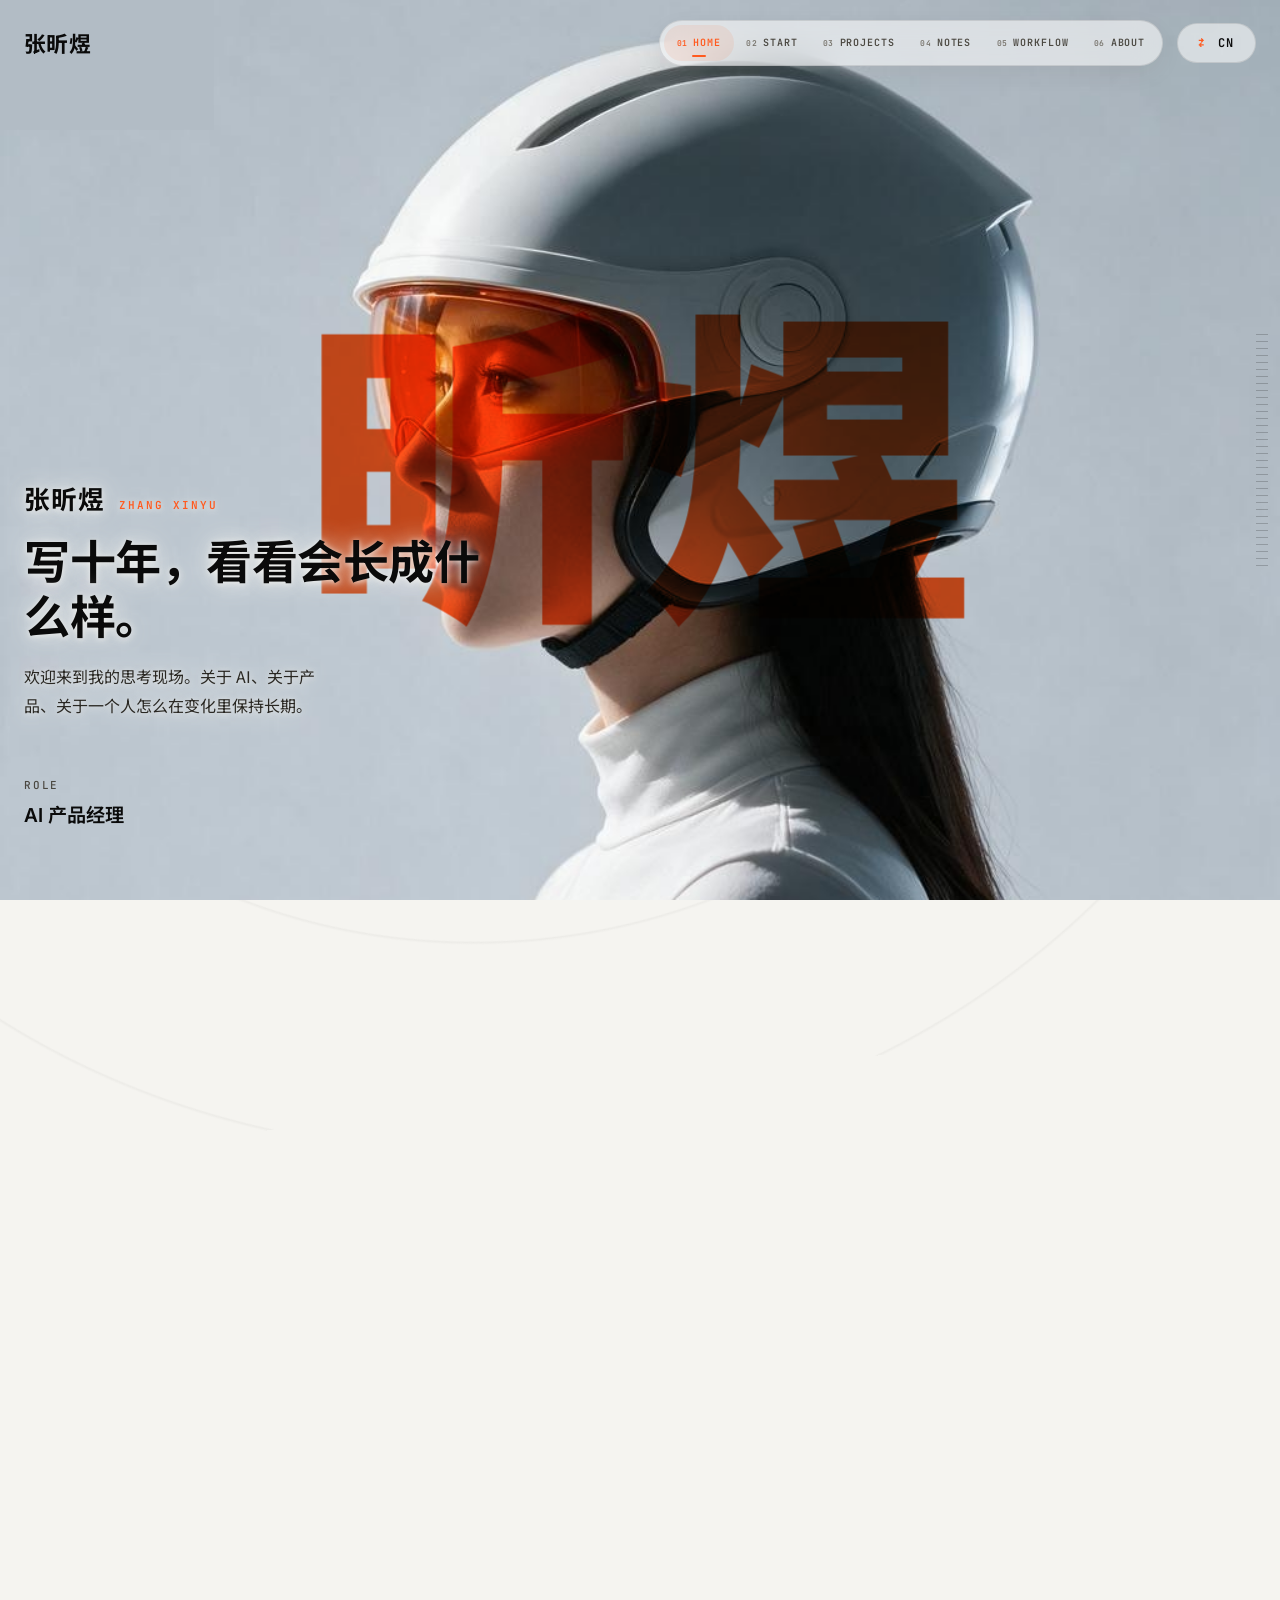
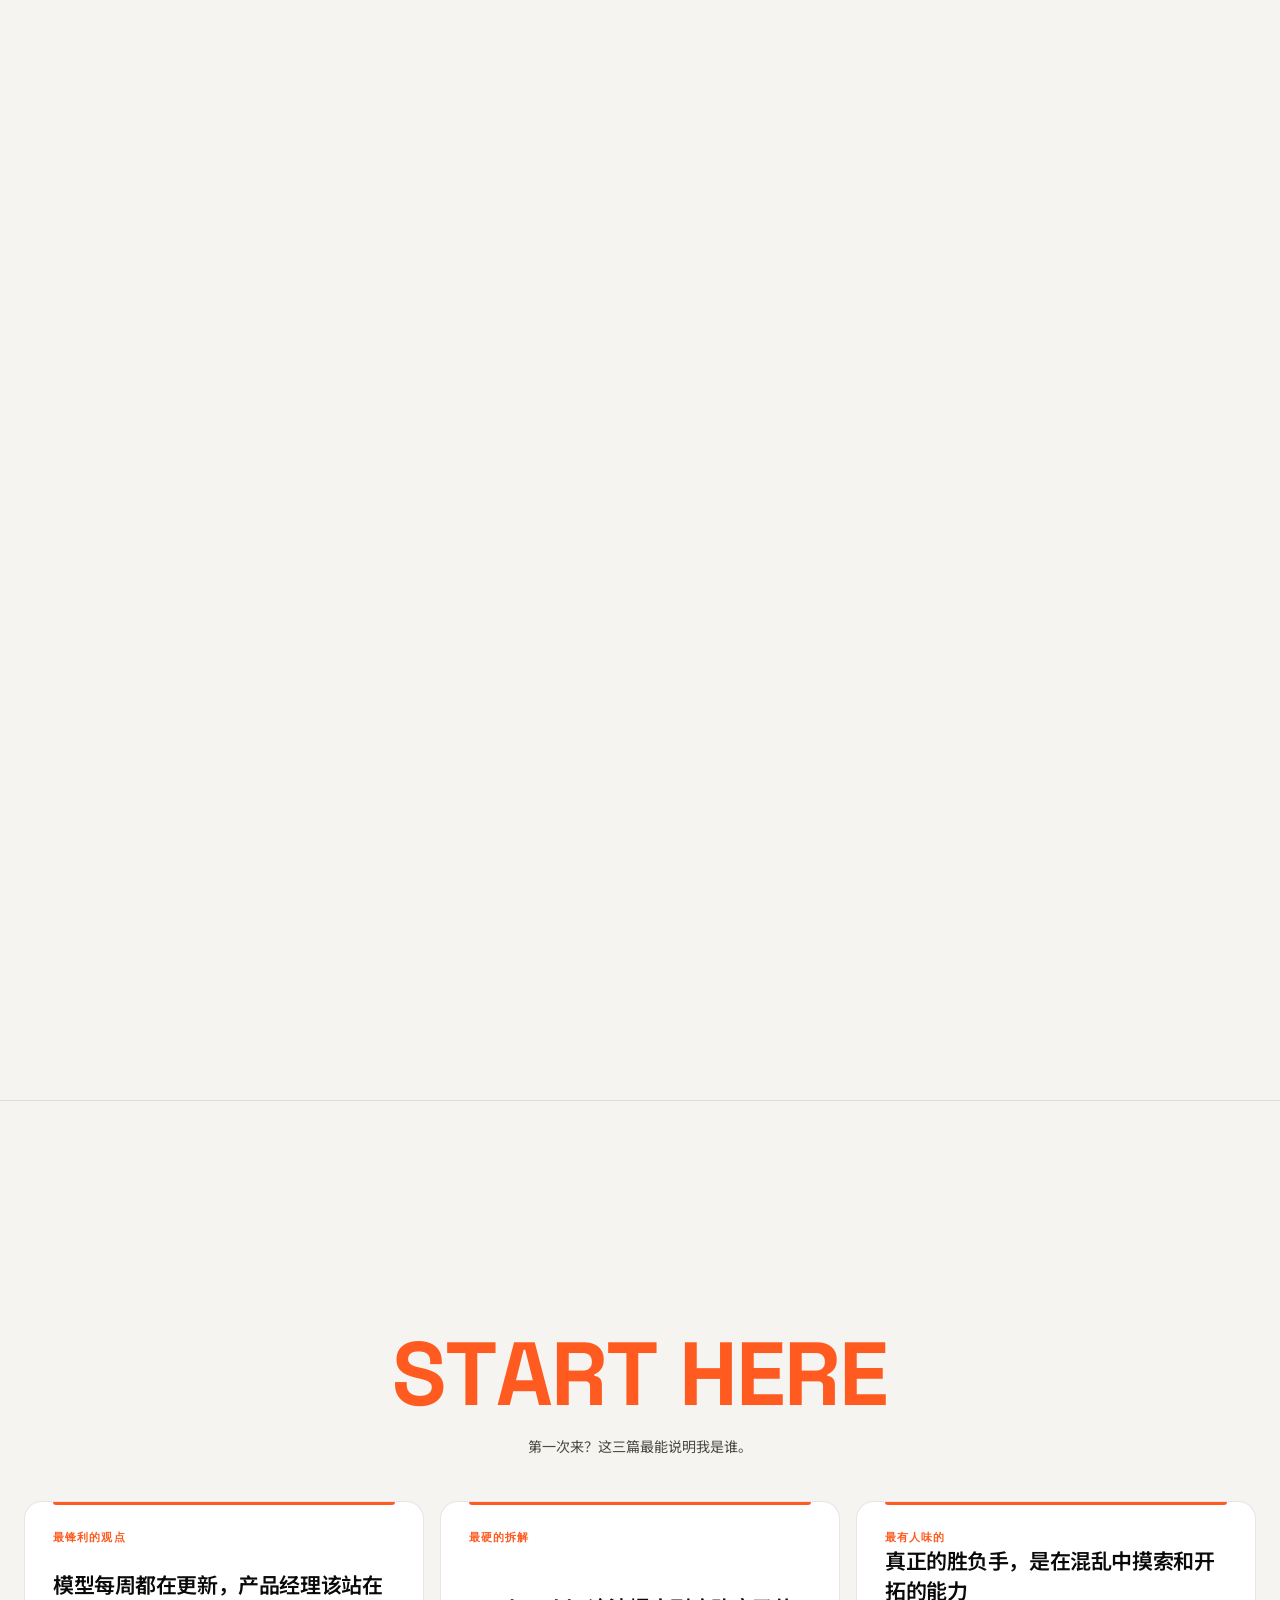
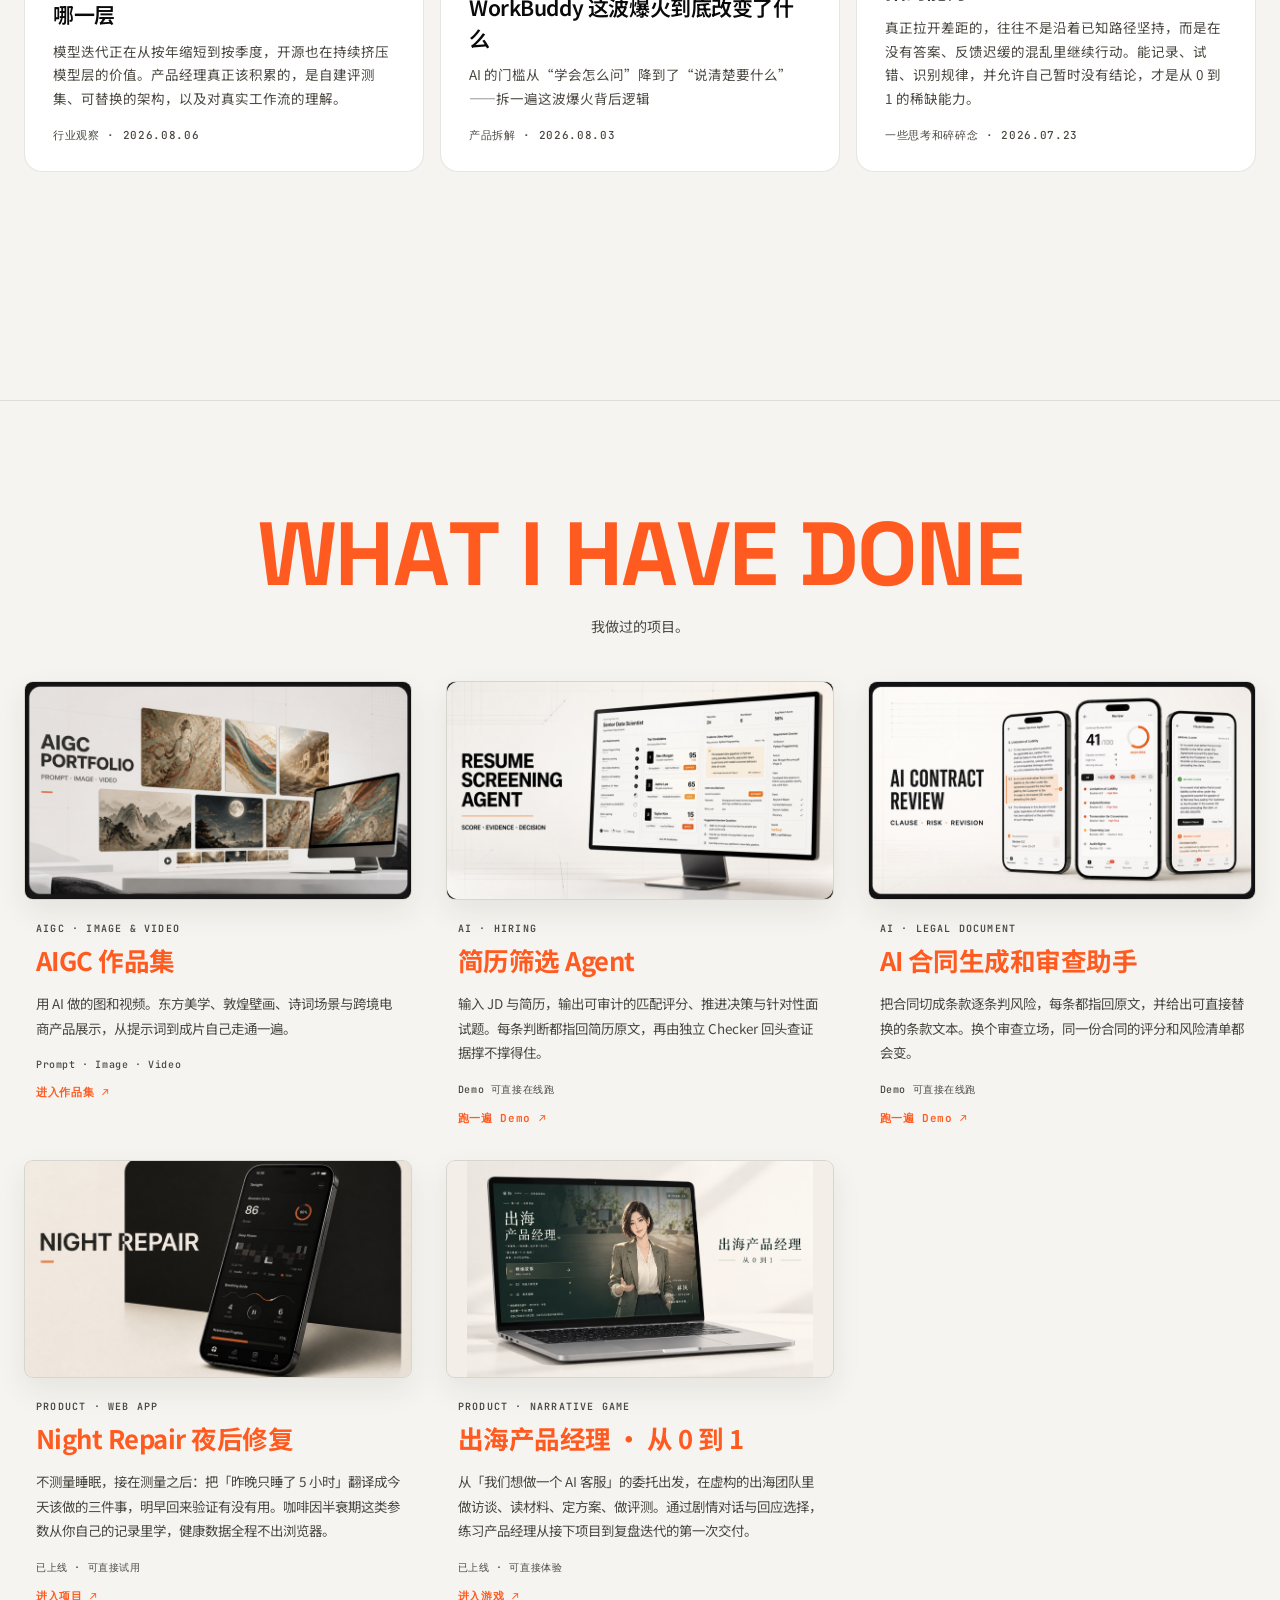
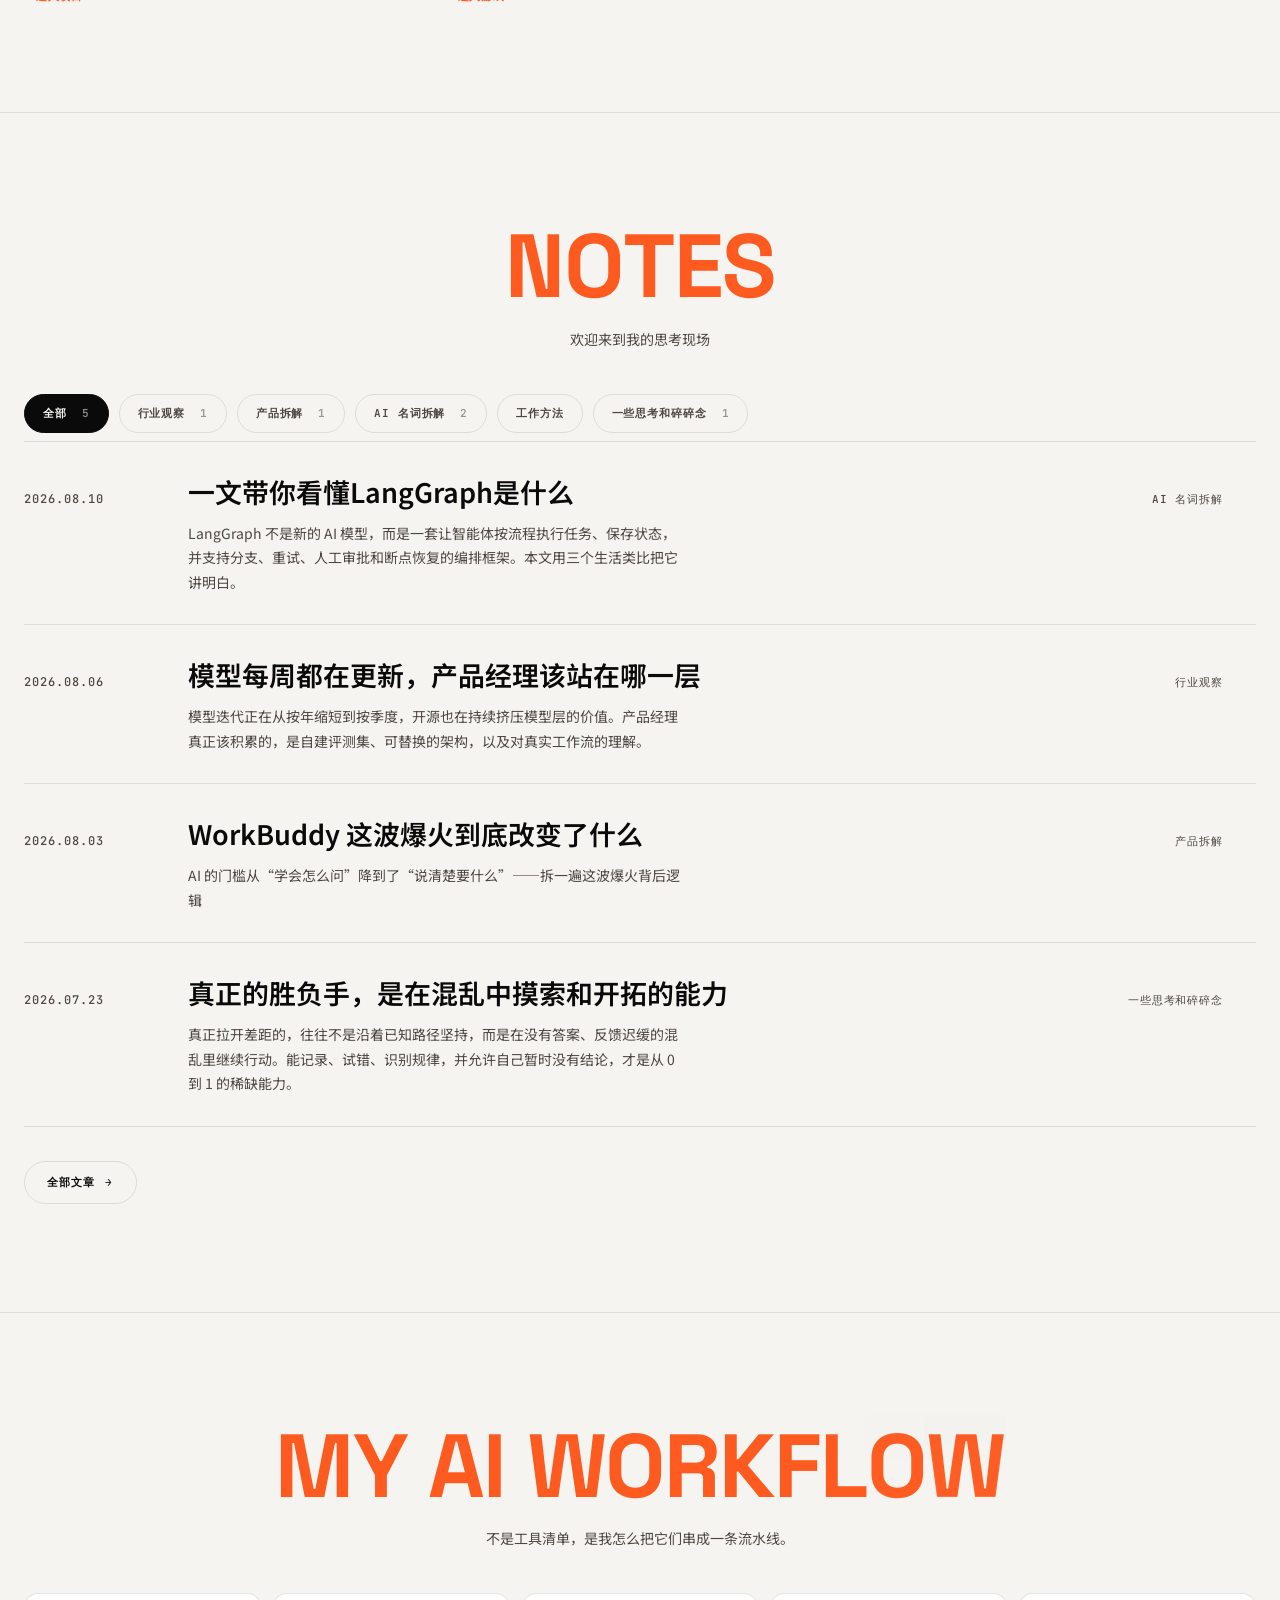
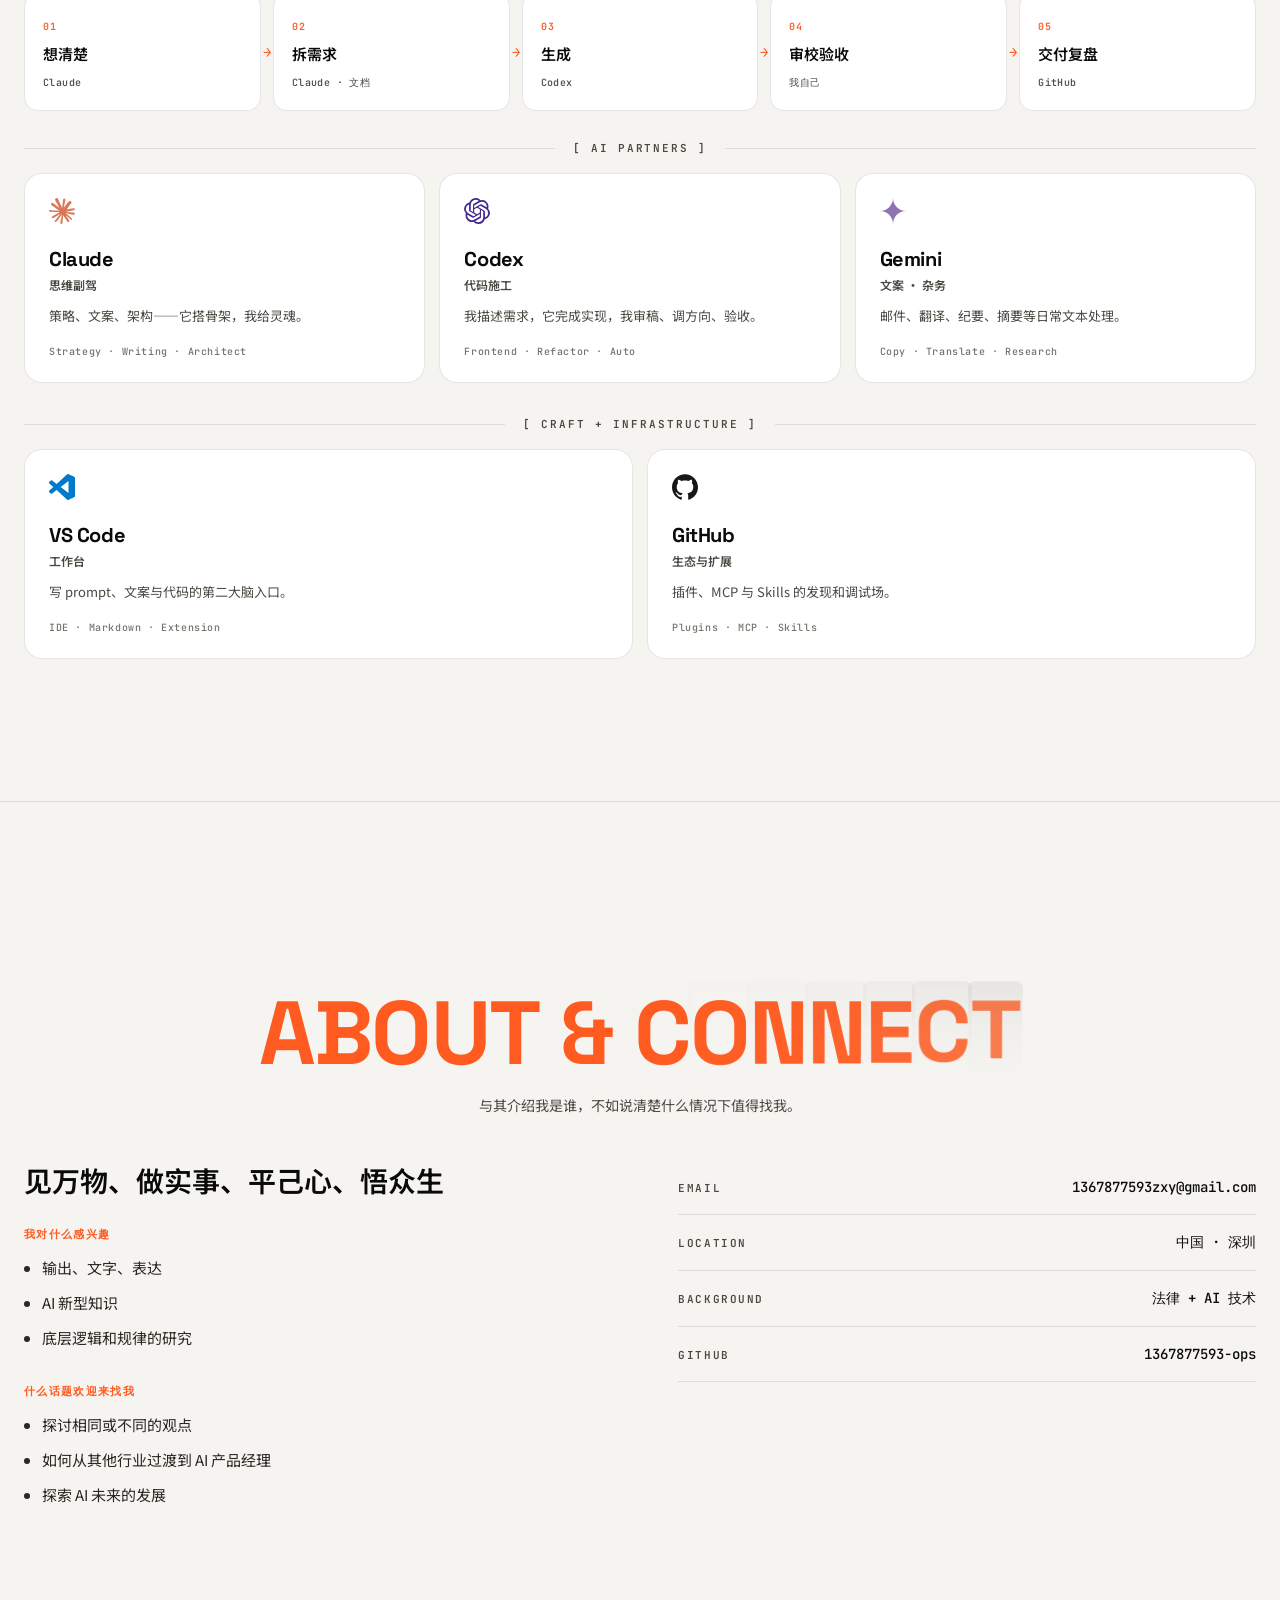
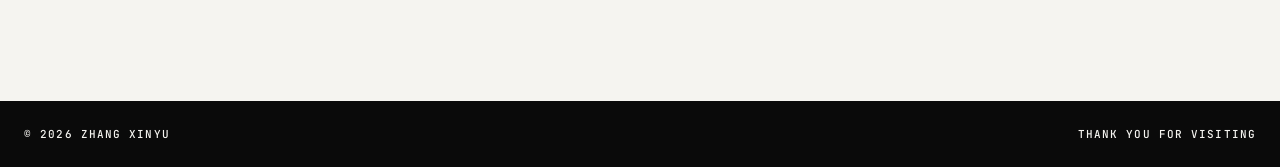
==== commit ed965c04: "Add cross-border ecommerce promotional videos to AIGC portfolio" ====
--- a/index.html
+++ b/index.html
@@ -86,7 +86,7 @@
     <div class="deck project-grid" id="deck">
       <article class="project-card project-card-cover">
         <a class="project-cover" href="aigc.html" aria-label="进入 AIGC 作品集"><img src="assets/project-aigc-cover.jpg" width="1600" height="900" loading="lazy" alt="AIGC 作品集封面"></a>
-        <div class="project-copy"><small>AIGC · IMAGE &amp; VIDEO</small><h3>AIGC 作品集</h3><p>用 AI 做的图和视频。东方美学、敦煌壁画、诗词场景，从提示词到成片自己走通一遍。</p><em>Prompt · Image · Video</em><a class="deck-link" href="aigc.html">进入作品集 ↗</a></div>
+        <div class="project-copy"><small>AIGC · IMAGE &amp; VIDEO</small><h3>AIGC 作品集</h3><p>用 AI 做的图和视频。东方美学、敦煌壁画、诗词场景与跨境电商产品展示，从提示词到成片自己走通一遍。</p><em>Prompt · Image · Video</em><a class="deck-link" href="aigc.html">进入作品集 ↗</a></div>
       </article>
       <article class="project-card project-card-cover">
         <a class="project-cover" href="resume-agent.html" aria-label="进入简历筛选 Agent"><img src="assets/project-resume-cover.jpg" width="1600" height="900" loading="lazy" alt="简历筛选 Agent 封面"></a>
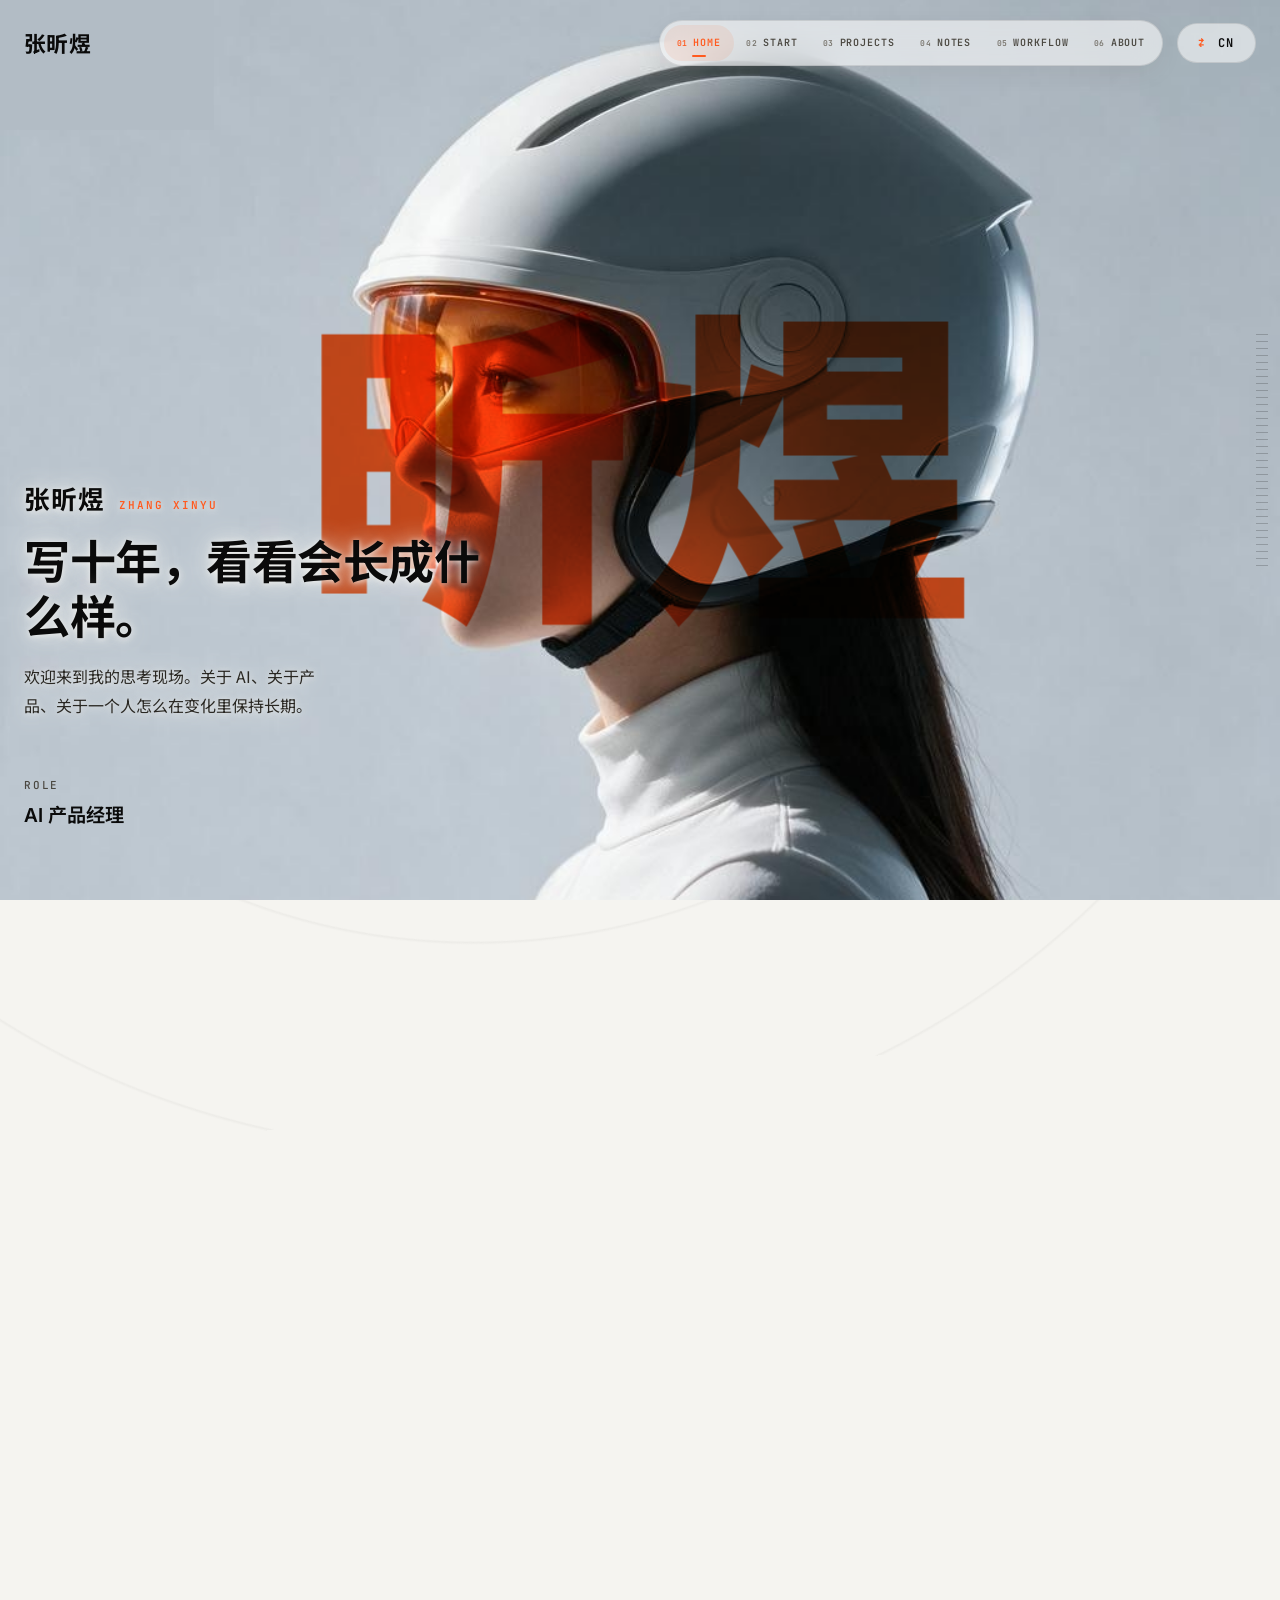
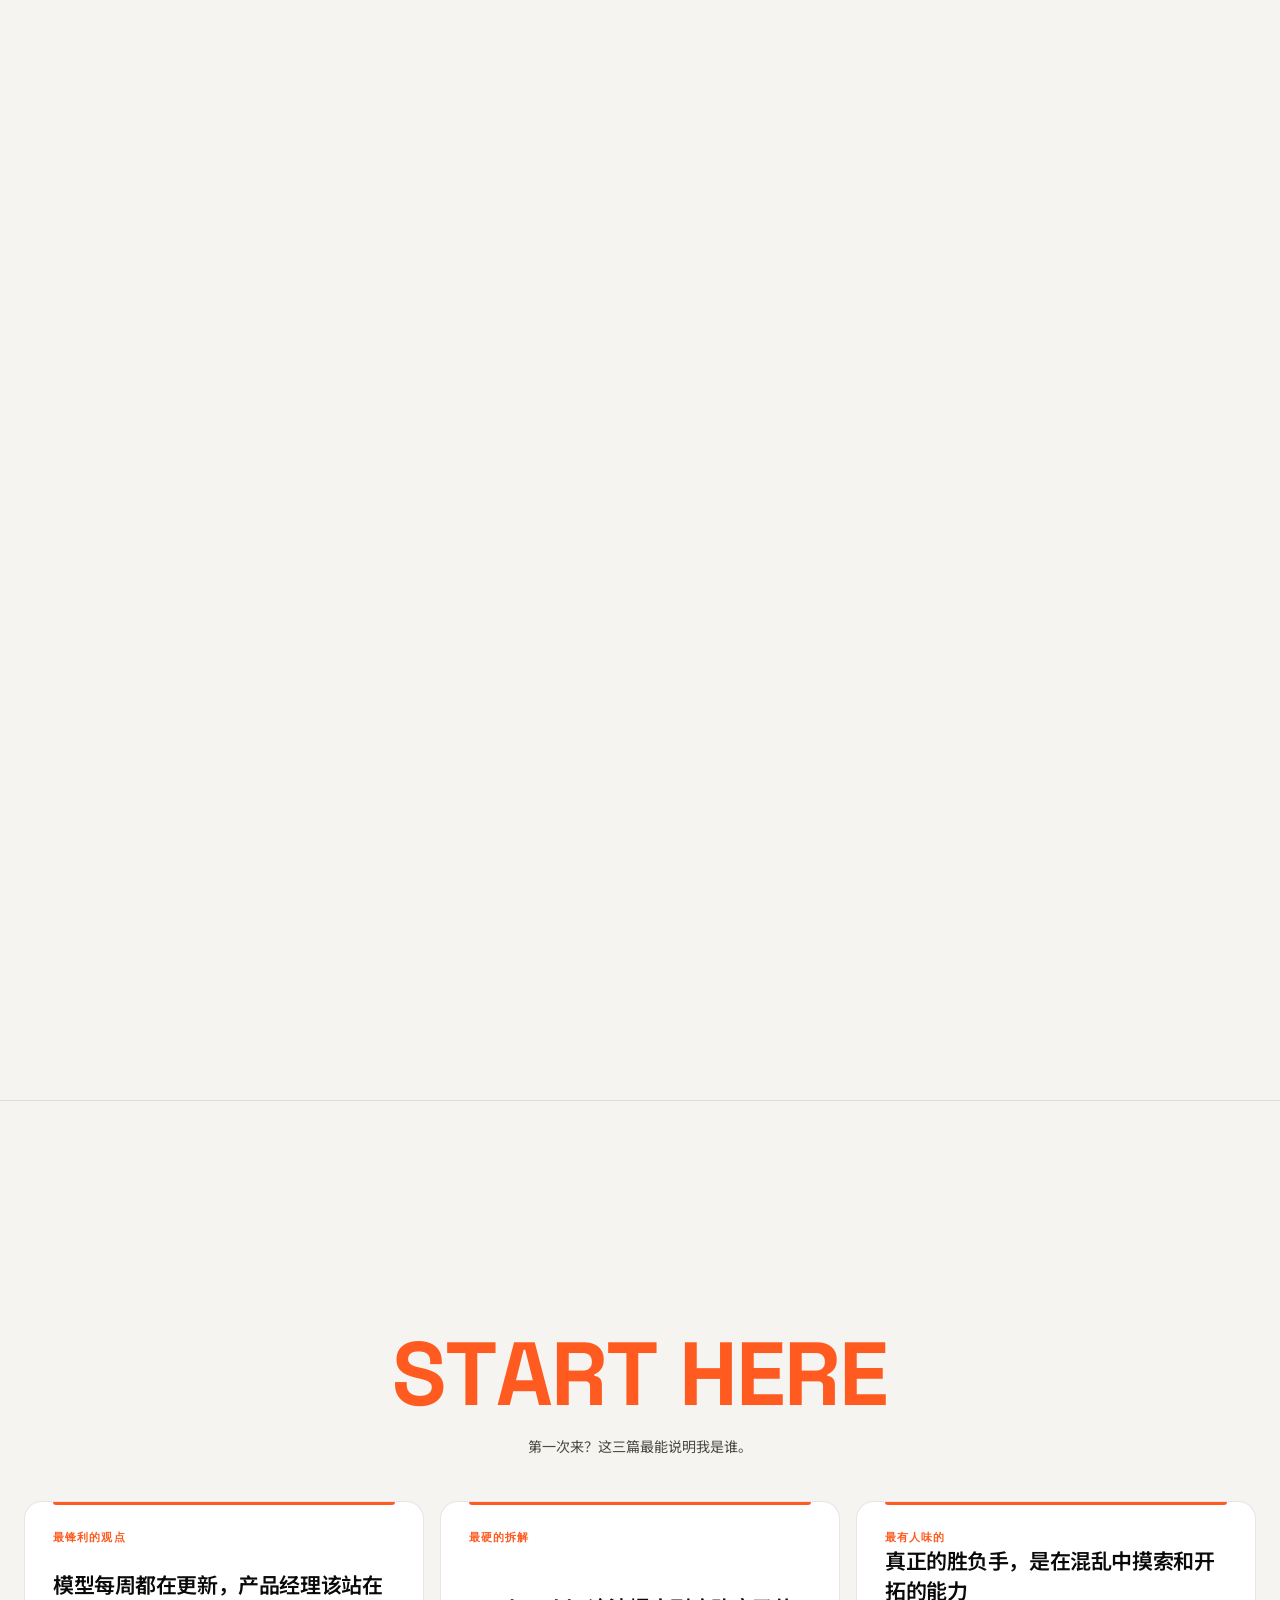
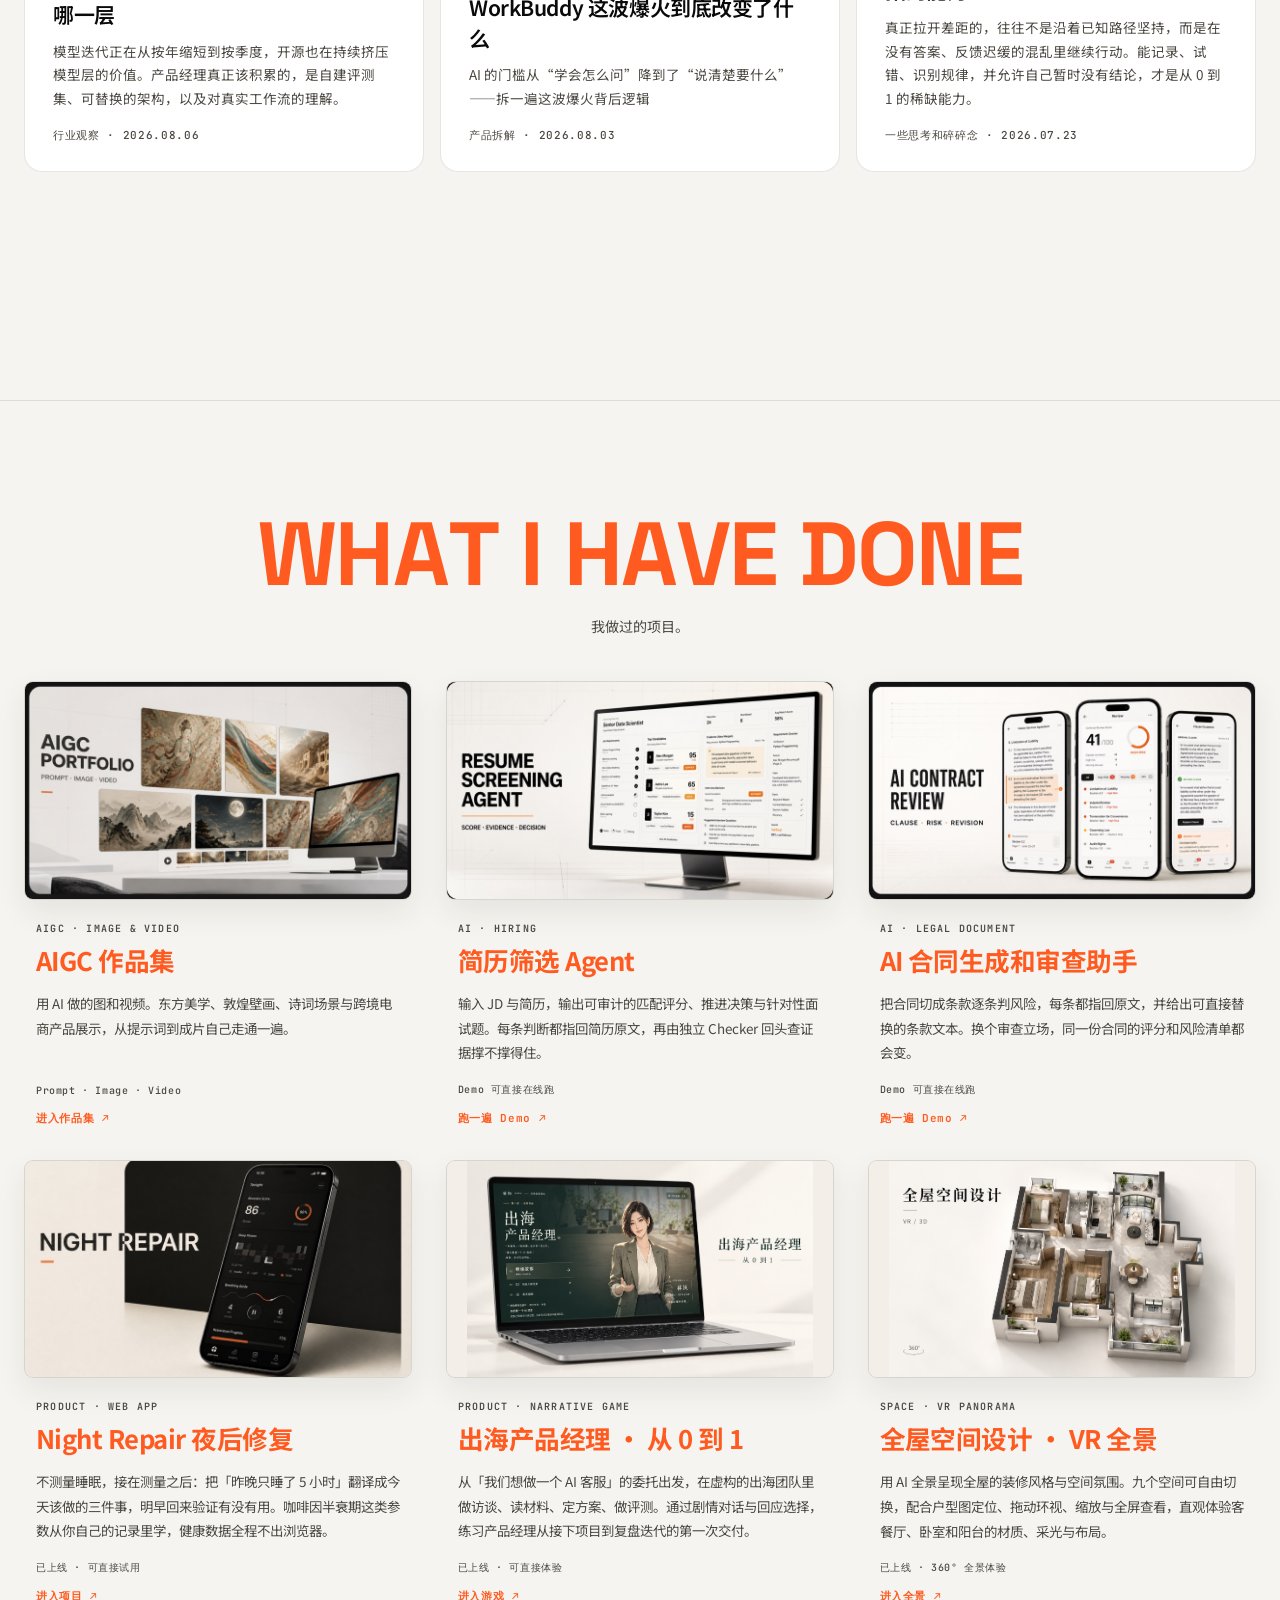
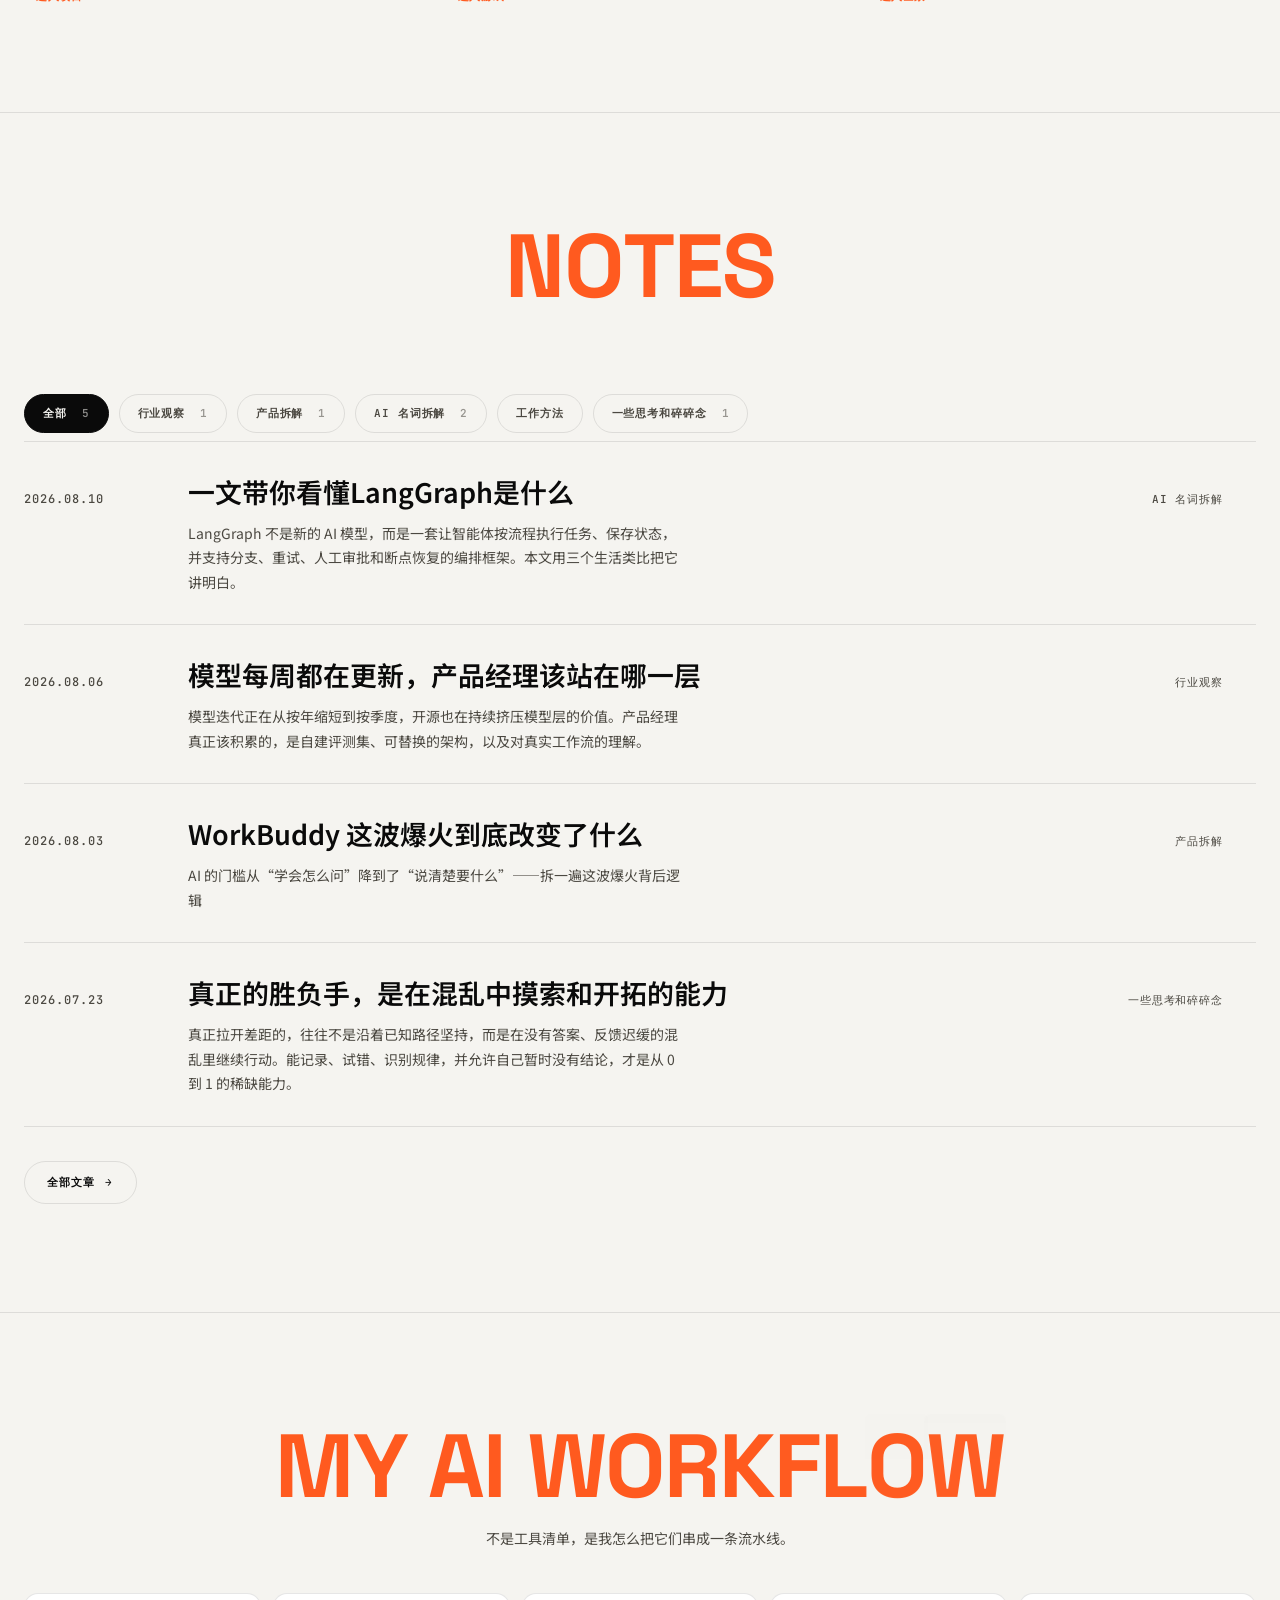
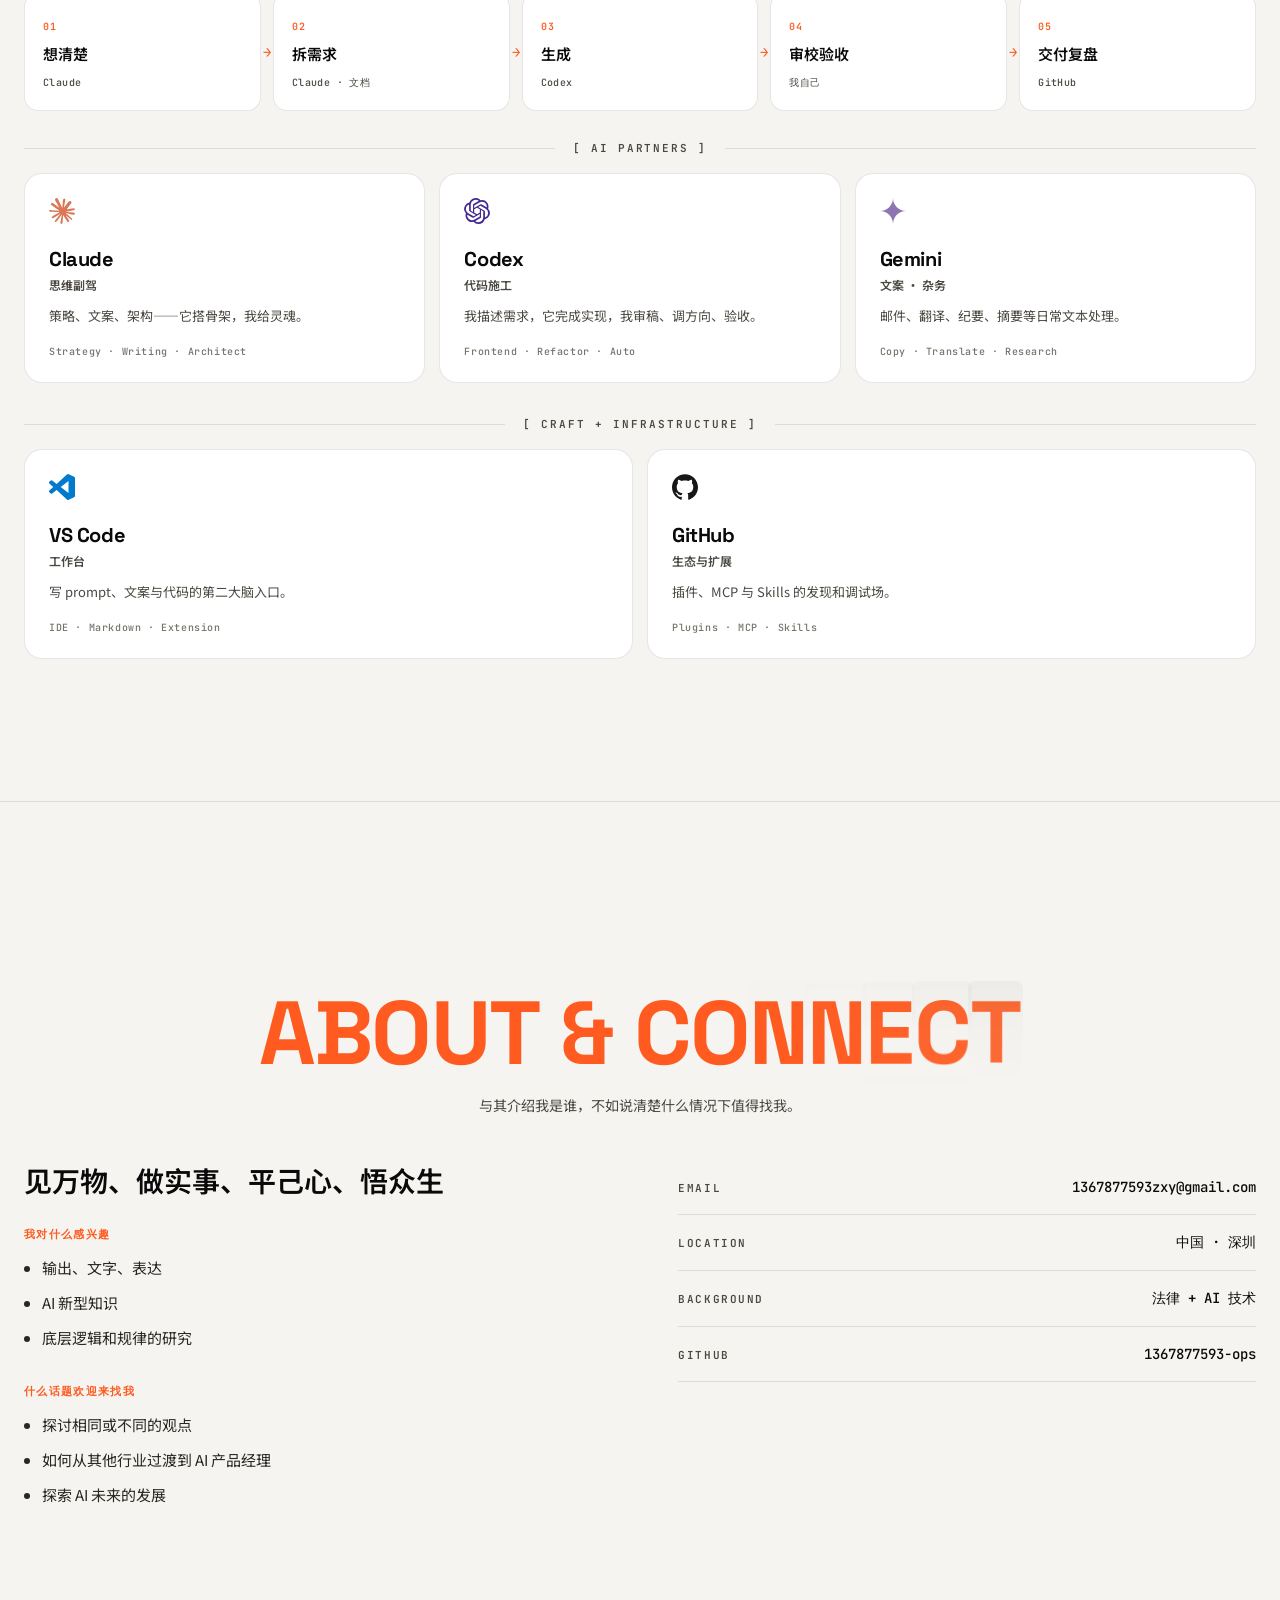
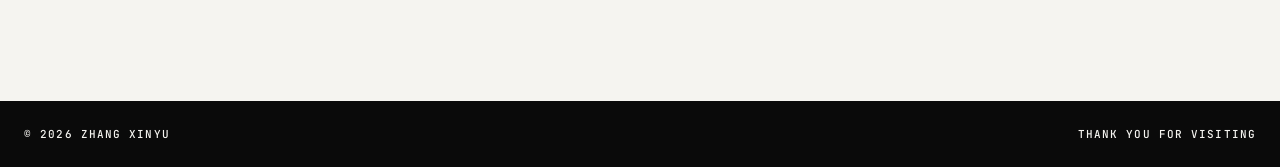
==== commit 8e927ca7: "Add whole-home VR panorama project and align project cards" ====
--- a/index.html
+++ b/index.html
@@ -1,4 +1,4 @@
-<!doctype html><html lang="zh-CN"><head><meta charset="UTF-8"><meta name="viewport" content="width=device-width,initial-scale=1"><meta name="description" content="张昕煜的思考现场 — 关于 AI、关于产品、关于一个人怎么在变化里保持长期"><title>◤ 张昕煜 // 思考现场 ◢</title><link rel="canonical" href="https://zhangxinyuzxy.com/"><meta property="og:type" content="website"><meta property="og:title" content="张昕煜 · 思考现场"><meta property="og:description" content="关于 AI、关于产品、关于一个人怎么在变化里保持长期。"><meta property="og:url" content="https://zhangxinyuzxy.com/"><meta property="og:image" content="https://zhangxinyuzxy.com/assets/hero.png"><meta name="twitter:card" content="summary_large_image"><script type="application/ld+json">{"@context":"https://schema.org","@type":"Person","name":"张昕煜","alternateName":"ZHANG XINYU","url":"https://zhangxinyuzxy.com/","jobTitle":"AI 产品经理","sameAs":["https://github.com/1367877593-ops"]}</script><link rel="preconnect" href="https://fonts.googleapis.com"><link rel="preconnect" href="https://fonts.gstatic.com" crossorigin><link href="https://fonts.googleapis.com/css2?family=Space+Grotesk:wght@400;500;600;700&family=Inter:wght@300;400;500;600;700&family=JetBrains+Mono:wght@400;500;600;700&family=Noto+Sans+SC:wght@300;400;500;700&display=swap" rel="stylesheet"><link rel="stylesheet" href="style.css?v=20261013-1"><link rel="stylesheet" href="fold-text.css?v=20260824-1"></head><body>
+<!doctype html><html lang="zh-CN"><head><meta charset="UTF-8"><meta name="viewport" content="width=device-width,initial-scale=1"><meta name="description" content="张昕煜的思考现场 — 关于 AI、关于产品、关于一个人怎么在变化里保持长期"><title>◤ 张昕煜 // 思考现场 ◢</title><link rel="canonical" href="https://zhangxinyuzxy.com/"><meta property="og:type" content="website"><meta property="og:title" content="张昕煜 · 思考现场"><meta property="og:description" content="关于 AI、关于产品、关于一个人怎么在变化里保持长期。"><meta property="og:url" content="https://zhangxinyuzxy.com/"><meta property="og:image" content="https://zhangxinyuzxy.com/assets/hero.png"><meta name="twitter:card" content="summary_large_image"><script type="application/ld+json">{"@context":"https://schema.org","@type":"Person","name":"张昕煜","alternateName":"ZHANG XINYU","url":"https://zhangxinyuzxy.com/","jobTitle":"AI 产品经理","sameAs":["https://github.com/1367877593-ops"]}</script><link rel="preconnect" href="https://fonts.googleapis.com"><link rel="preconnect" href="https://fonts.gstatic.com" crossorigin><link href="https://fonts.googleapis.com/css2?family=Space+Grotesk:wght@400;500;600;700&family=Inter:wght@300;400;500;600;700&family=JetBrains+Mono:wght@400;500;600;700&family=Noto+Sans+SC:wght@300;400;500;700&display=swap" rel="stylesheet"><link rel="stylesheet" href="style.css?v=20261013-2"><link rel="stylesheet" href="fold-text.css?v=20260824-1"></head><body>
 
 <!-- 开场：橙色满屏 → 字母液态融合 → 闪光 → 融合后的 X 变成镂空洞放大，露出人物 -->
 <div class="intro" id="intro">
@@ -104,6 +104,10 @@
         <a class="project-cover" href="pm-game.html" aria-label="进入出海产品经理 · 从 0 到 1"><img class="project-cover-fit" src="assets/project-pm-game-cover.png" width="1586" height="992" loading="lazy" alt="出海产品经理 · 从 0 到 1 游戏封面"></a>
         <div class="project-copy"><small>PRODUCT · NARRATIVE GAME</small><h3>出海产品经理 · 从 0 到 1</h3><p>从「我们想做一个 AI 客服」的委托出发，在虚构的出海团队里做访谈、读材料、定方案、做评测。通过剧情对话与回应选择，练习产品经理从接下项目到复盘迭代的第一次交付。</p><em>已上线 · 可直接体验</em><a class="deck-link" href="pm-game.html">进入游戏 ↗</a></div>
       </article>
+      <article class="project-card project-card-cover">
+        <a class="project-cover" href="https://vr.zhangxinyuzxy.xyz/#balcony-north" target="_blank" rel="noopener noreferrer" aria-label="进入全屋空间设计 · VR 全景"><img class="project-cover-fit" src="assets/project-vr-home-cover.png" width="1586" height="992" loading="lazy" alt="全屋空间设计 · VR 全景项目封面，展示完整户型与空间布局"></a>
+        <div class="project-copy"><small>SPACE · VR PANORAMA</small><h3>全屋空间设计 · VR 全景</h3><p>用 AI 全景呈现全屋的装修风格与空间氛围。九个空间可自由切换，配合户型图定位、拖动环视、缩放与全屏查看，直观体验客餐厅、卧室和阳台的材质、采光与布局。</p><em>已上线 · 360° 全景体验</em><a class="deck-link" href="https://vr.zhangxinyuzxy.xyz/#balcony-north" target="_blank" rel="noopener noreferrer">进入全景 ↗</a></div>
+      </article>
     </div>
   </div>
 </section>
--- a/style.css
+++ b/style.css
@@ -207,6 +207,7 @@
 .project-grid h3{margin:9px 0 14px;font-family:var(--font-cn);font-size:clamp(20px,2vw,28px);line-height:1.28;color:var(--accent)}
 .project-grid p{margin:0;font-family:var(--font-cn);font-size:clamp(13px,1.05vw,15px);line-height:1.85;color:var(--muted-ink)}
 .project-grid em{margin-top:18px;font:500 10px var(--font-mono);font-style:normal;letter-spacing:.06em;color:var(--muted-ink)}
+.project-copy em{margin-top:auto;padding-top:18px}
 .project-grid .deck-tag,.project-grid .deck-link{position:static;align-self:flex-start;margin-top:14px;padding:0;border:0;border-radius:0;font:600 11px var(--font-mono);letter-spacing:.06em;color:var(--muted-ink)}
 .project-grid .deck-link{color:var(--accent);transition:transform .25s,color .25s}
 .project-grid .deck-link:hover{color:var(--ink);transform:translateX(4px)}
